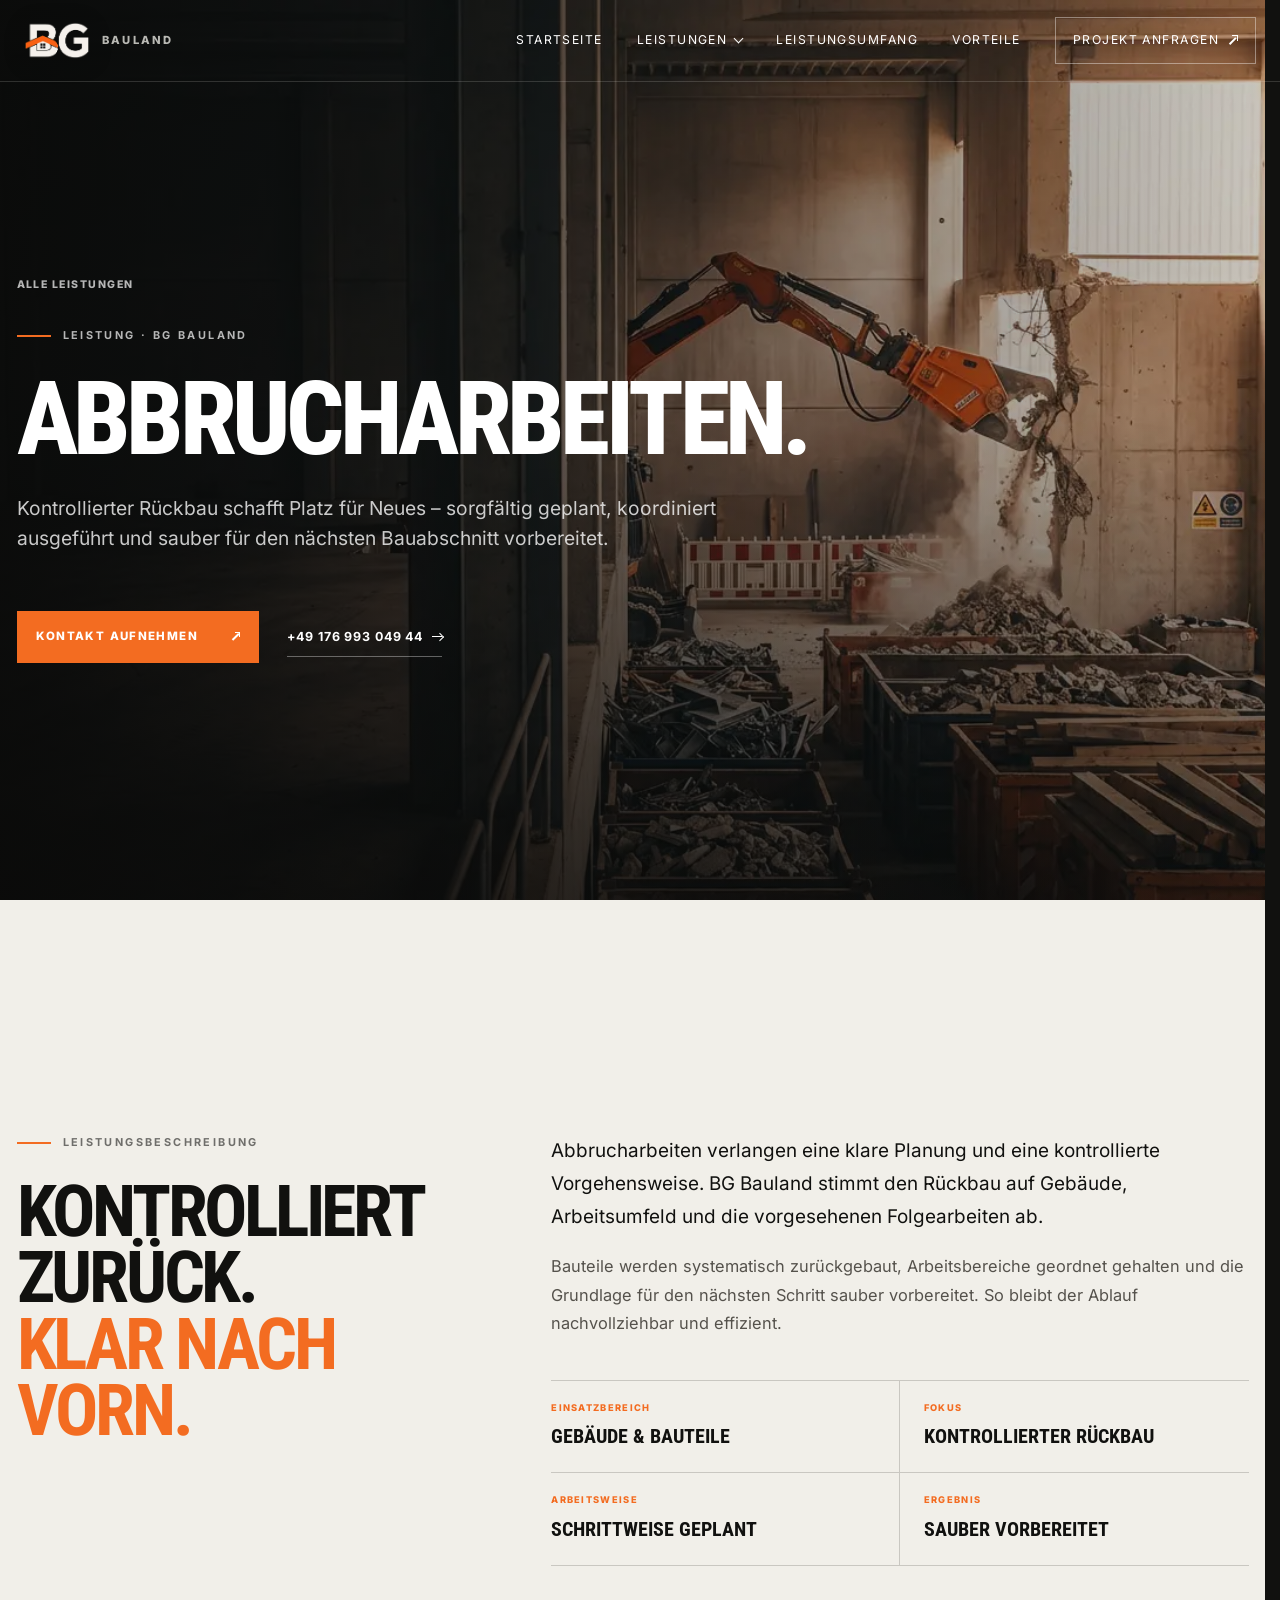
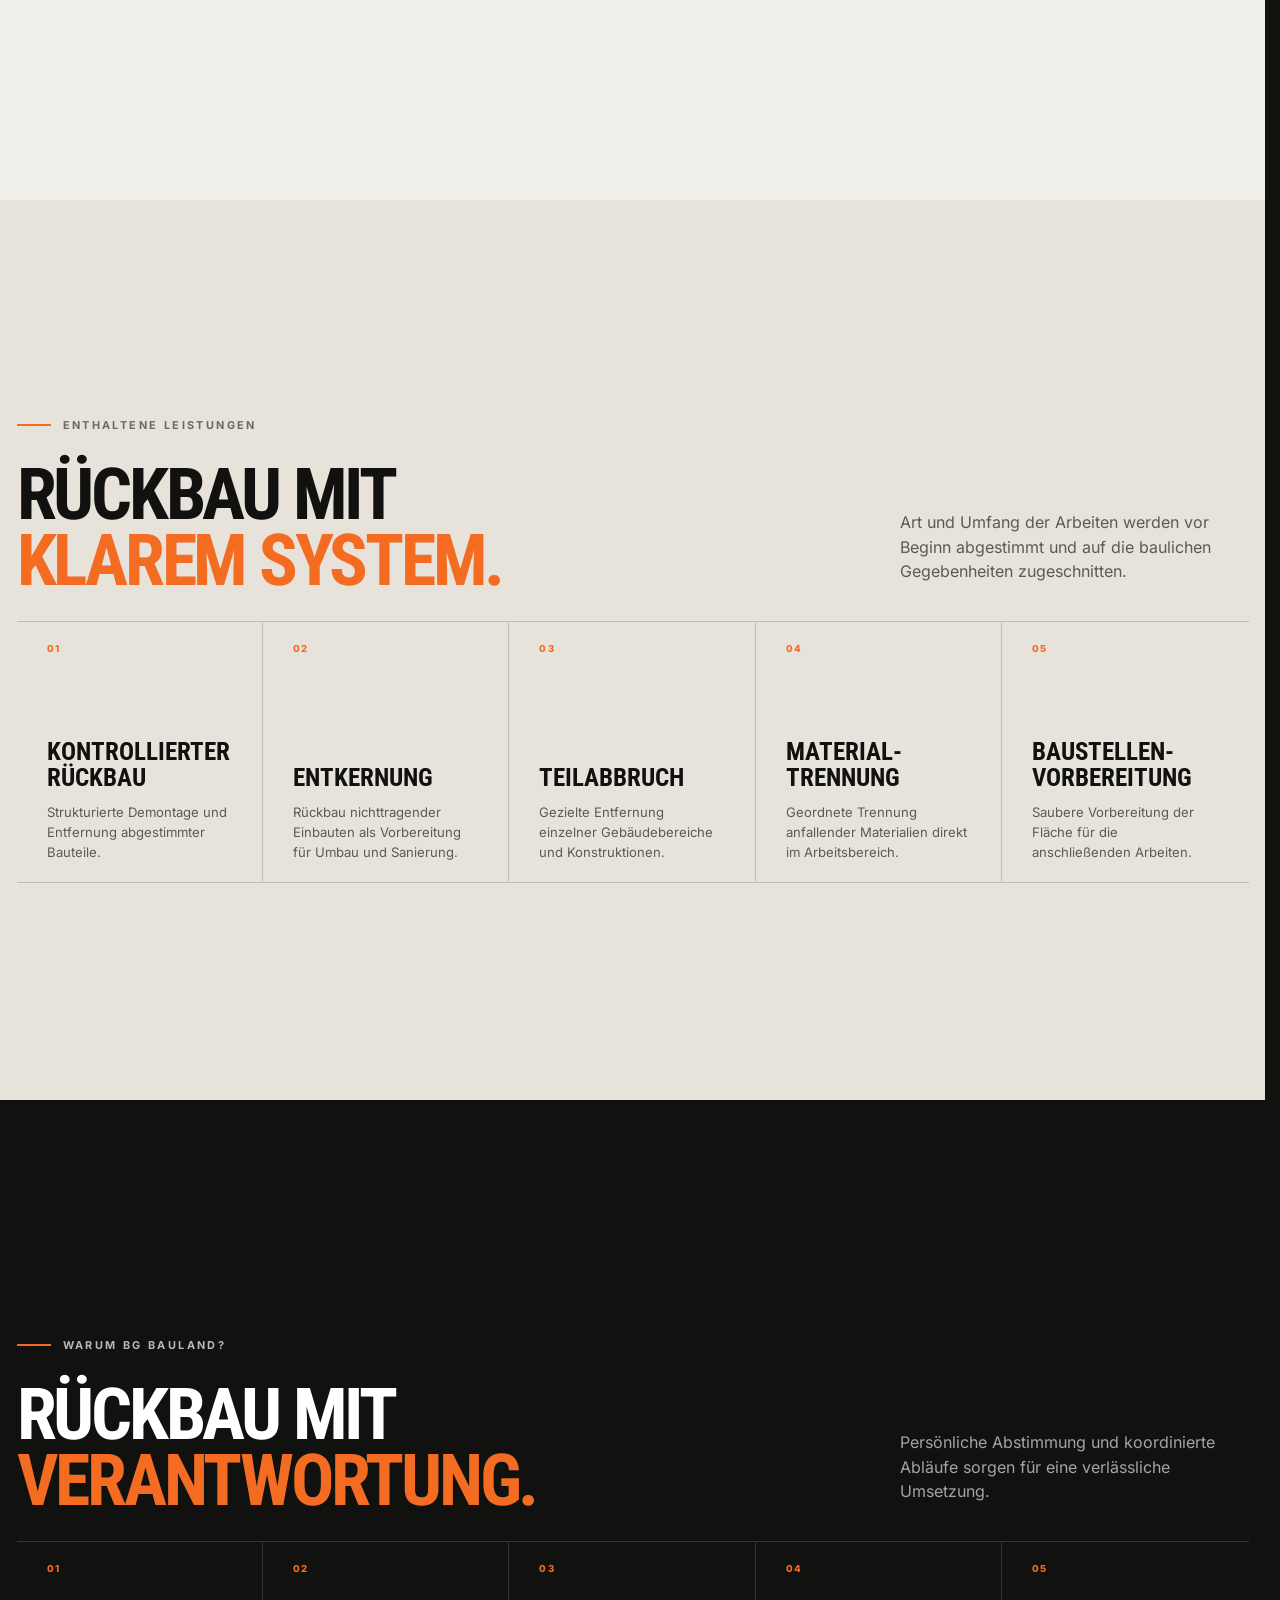
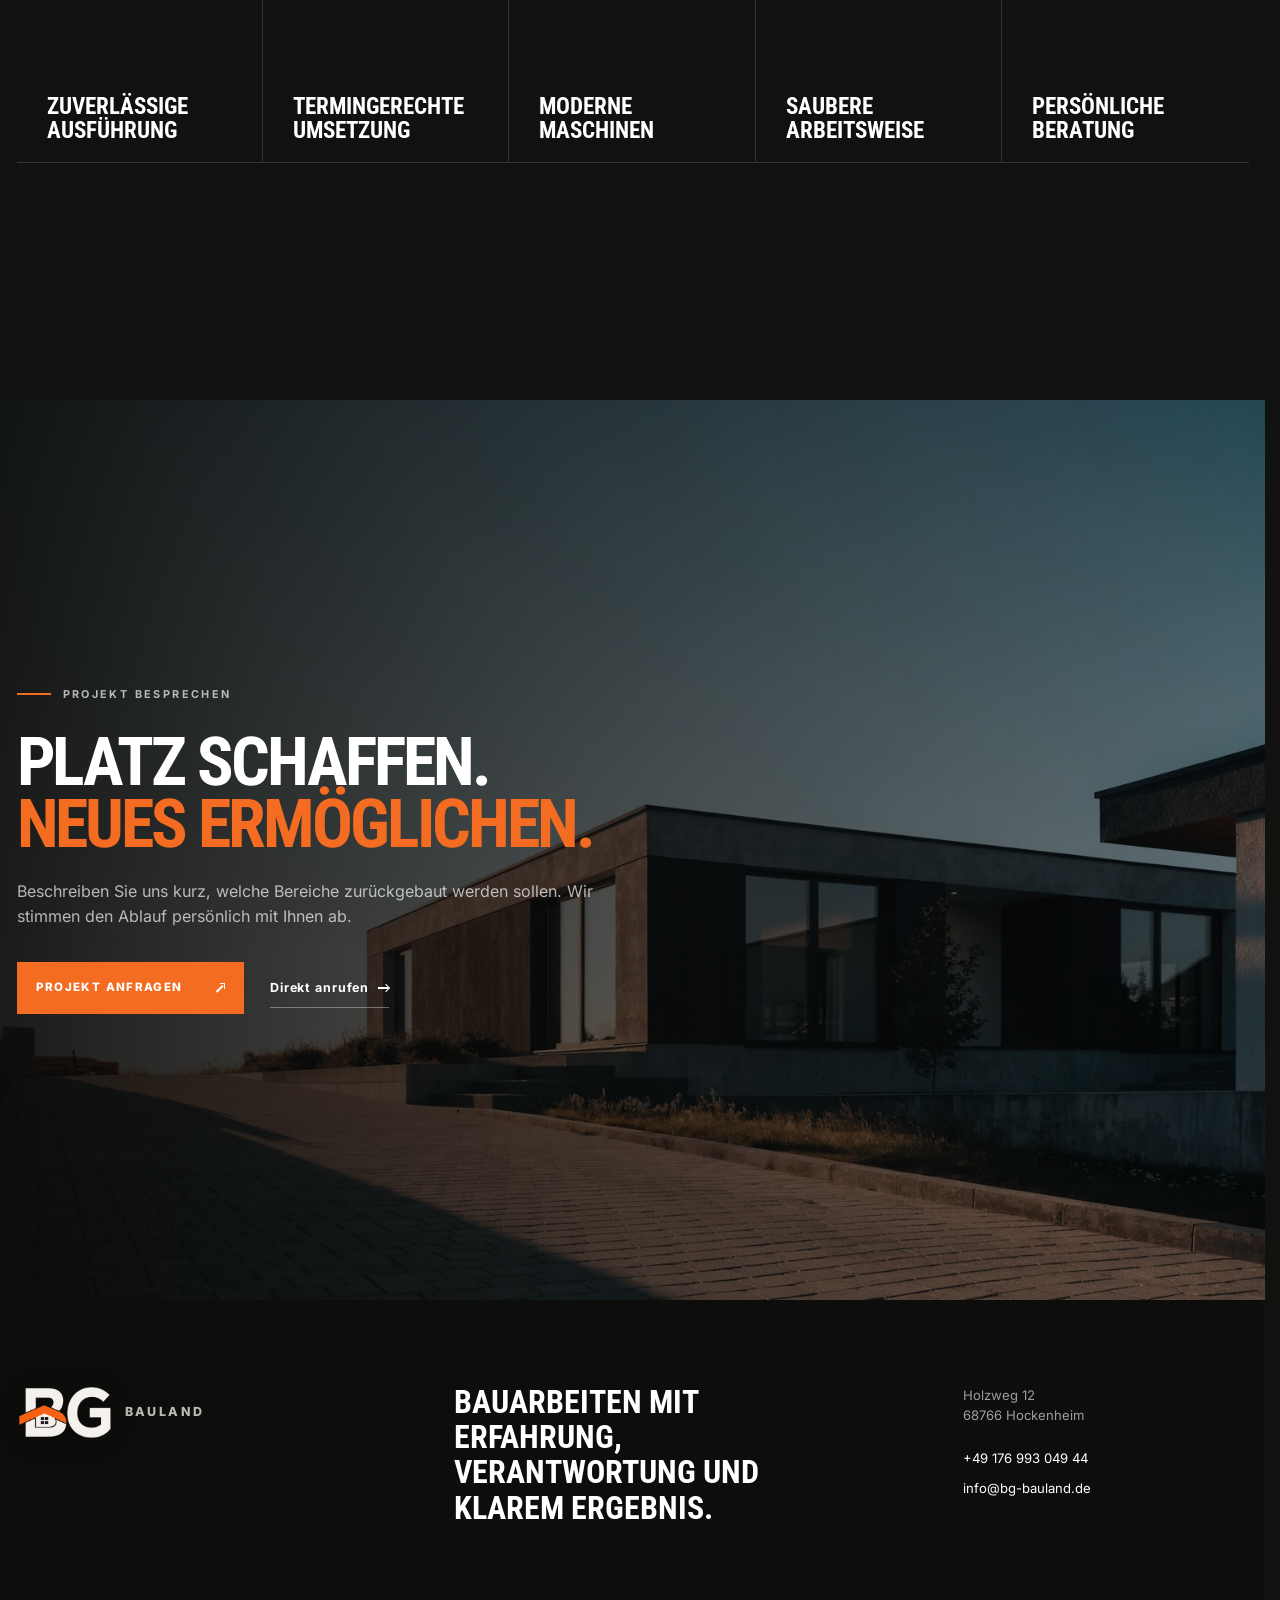
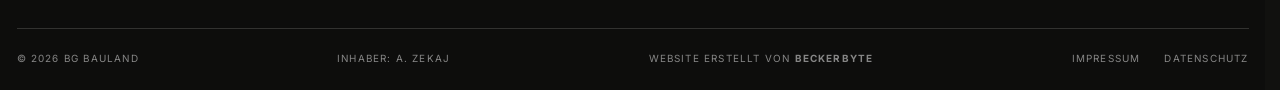
==== abbrucharbeiten/index.html @ 76909094 "Preserve UTF-8 text in published pages" ====
<!doctype html>
<html lang="de">
<head>
  <meta charset="utf-8"><meta name="viewport" content="width=device-width, initial-scale=1">
  <title>Abbrucharbeiten in Hockenheim | BG Bauland</title>
  <meta name="description" content="Kontrollierte Abbrucharbeiten von BG Bauland: Rückbau, Entkernung, Teilabbruch und saubere Baustellenvorbereitung in Hockenheim und Umgebung.">
  <meta name="theme-color" content="#11110f"><link rel="icon" href="../assets/images/bg-logo.png?v=2" type="image/png"><link rel="canonical" href="https://bgbauland.github.io/bg-bauland/abbrucharbeiten/">
  <meta property="og:type" content="website"><meta property="og:locale" content="de_DE"><meta property="og:title" content="Abbrucharbeiten | BG Bauland"><meta property="og:description" content="Kontrollierter Rückbau und sorgfältige Vorbereitung für den nächsten Bauabschnitt."><meta property="og:url" content="https://bgbauland.github.io/bg-bauland/abbrucharbeiten/"><meta property="og:image" content="https://bgbauland.github.io/bg-bauland/assets/images/service-abbrucharbeiten.webp">
  <link rel="preload" as="image" href="../assets/images/service-abbrucharbeiten.webp" fetchpriority="high"><link rel="preload" href="../assets/fonts/inter-latin.woff2?v=1" as="font" type="font/woff2" crossorigin><link rel="preload" href="../assets/fonts/roboto-condensed-latin.woff2?v=1" as="font" type="font/woff2" crossorigin><link rel="stylesheet" href="../styles.css?v=21"><script src="../app.js?v=12" defer></script>
</head>
<body class="service-page">
  <a class="skip-link" href="#main-content">Zum Inhalt springen</a>
  <header class="site-header" data-header><a class="brand" href="../index.html#top" aria-label="BG Bauland – Startseite"><img class="brand-logo" src="../assets/images/bg-logo.png?v=2" alt="" width="1145" height="659"><span class="brand-name" aria-hidden="true">Bauland</span></a><button class="menu-toggle" type="button" aria-expanded="false" aria-controls="site-nav"><span class="sr-only">Navigation öffnen</span><span></span><span></span></button><nav id="site-nav" class="site-nav" aria-label="Hauptnavigation"><div class="nav-services" data-service-nav><button class="nav-services-toggle" type="button" aria-expanded="false" aria-controls="service-menu">Leistungen <span class="nav-chevron" aria-hidden="true"></span></button><div class="nav-services-menu" id="service-menu"><a href="../erd-tiefbau/">Erd- &amp; Tiefbau</a><a href="../abbrucharbeiten/" aria-current="page">Abbrucharbeiten</a><a href="../pflasterarbeiten/">Pflasterarbeiten</a><a href="../aussenanlagen/">Außenanlagen &amp; Grundstücksarbeiten</a></div></div><a href="#leistungsumfang">Leistungsumfang</a><a href="#vorteile">Vorteile</a><a class="nav-cta" href="../index.html#kontakt">Projekt anfragen <span class="arrow-icon arrow-up" aria-hidden="true"></span></a></nav></header>
  <main id="main-content">
    <section class="service-hero" id="top" aria-labelledby="page-title"><img src="../assets/images/service-abbrucharbeiten.webp" width="1376" height="768" alt="Kontrollierter Rückbau innerhalb eines Gebäudes" fetchpriority="high" decoding="async"><div class="service-hero-shade" aria-hidden="true"></div><div class="service-hero-content shell"><a class="service-back" href="../index.html#leistungen">Alle Leistungen</a><p class="eyebrow"><span></span> Leistung · BG Bauland</p><h1 id="page-title">Abbruch&shy;arbeiten.</h1><p class="hero-lead">Kontrollierter Rückbau schafft Platz für Neues – sorgfältig geplant, koordiniert ausgeführt und sauber für den nächsten Bauabschnitt vorbereitet.</p><div class="service-hero-actions"><a class="button button-primary" href="../index.html#kontakt">Kontakt aufnehmen <span class="arrow-icon arrow-up" aria-hidden="true"></span></a><a class="text-link" href="tel:+4917699304944">+49 176 993 049 44 <span class="arrow-icon arrow-right" aria-hidden="true"></span></a></div></div></section>
    <section class="service-intro" aria-labelledby="intro-title"><div class="shell service-intro-grid"><div class="reveal"><p class="eyebrow eyebrow-dark"><span></span> Leistungsbeschreibung</p><h2 id="intro-title">Kontrolliert zurück.<br><em>Klar nach vorn.</em></h2></div><div class="service-copy reveal"><p>Abbrucharbeiten verlangen eine klare Planung und eine kontrollierte Vorgehensweise. BG Bauland stimmt den Rückbau auf Gebäude, Arbeitsumfeld und die vorgesehenen Folgearbeiten ab.</p><p>Bauteile werden systematisch zurückgebaut, Arbeitsbereiche geordnet gehalten und die Grundlage für den nächsten Schritt sauber vorbereitet. So bleibt der Ablauf nachvollziehbar und effizient.</p><div class="service-keyfacts"><div><small>Einsatzbereich</small><strong>Gebäude &amp; Bauteile</strong></div><div><small>Fokus</small><strong>Kontrollierter Rückbau</strong></div><div><small>Arbeitsweise</small><strong>Schrittweise geplant</strong></div><div><small>Ergebnis</small><strong>Sauber vorbereitet</strong></div></div></div></div></section>
    <section class="service-scope" id="leistungsumfang" aria-labelledby="scope-title"><div class="shell"><div class="service-scope-head reveal"><div><p class="eyebrow eyebrow-dark"><span></span> Enthaltene Leistungen</p><h2 id="scope-title">Rückbau mit<br><em>klarem System.</em></h2></div><p>Art und Umfang der Arbeiten werden vor Beginn abgestimmt und auf die baulichen Gegebenheiten zugeschnitten.</p></div><div class="scope-grid"><article class="scope-item reveal"><span>01</span><h3>Kontrollierter Rückbau</h3><p>Strukturierte Demontage und Entfernung abgestimmter Bauteile.</p></article><article class="scope-item reveal"><span>02</span><h3>Entkernung</h3><p>Rückbau nichttragender Einbauten als Vorbereitung für Umbau und Sanierung.</p></article><article class="scope-item reveal"><span>03</span><h3>Teilabbruch</h3><p>Gezielte Entfernung einzelner Gebäudebereiche und Konstruktionen.</p></article><article class="scope-item reveal"><span>04</span><h3>Material&shy;trennung</h3><p>Geordnete Trennung anfallender Materialien direkt im Arbeitsbereich.</p></article><article class="scope-item reveal"><span>05</span><h3>Baustellen&shy;vorbereitung</h3><p>Saubere Vorbereitung der Fläche für die anschließenden Arbeiten.</p></article></div></div></section>
    <section class="why-service" id="vorteile" aria-labelledby="why-title"><div class="shell"><div class="why-service-head reveal"><div><p class="eyebrow"><span></span> Warum BG Bauland?</p><h2 id="why-title">Rückbau mit<br><em>Verantwortung.</em></h2></div><p>Persönliche Abstimmung und koordinierte Abläufe sorgen für eine verlässliche Umsetzung.</p></div><div class="benefit-grid"><article class="benefit-item reveal"><span>01</span><h3>Zuverlässige Ausführung</h3></article><article class="benefit-item reveal"><span>02</span><h3>Termingerechte Umsetzung</h3></article><article class="benefit-item reveal"><span>03</span><h3>Moderne Maschinen</h3></article><article class="benefit-item reveal"><span>04</span><h3>Saubere Arbeitsweise</h3></article><article class="benefit-item reveal"><span>05</span><h3>Persönliche Beratung</h3></article></div></div></section>
    <section class="service-cta" aria-labelledby="cta-title"><img src="../assets/images/contact-project.webp" width="1920" height="1080" loading="lazy" alt="Moderne Immobilie nach abgeschlossenen Bauarbeiten"><div class="service-cta-shade" aria-hidden="true"></div><div class="service-cta-content shell reveal"><p class="eyebrow"><span></span> Projekt besprechen</p><h2 id="cta-title">Platz schaffen.<br><em>Neues ermöglichen.</em></h2><p>Beschreiben Sie uns kurz, welche Bereiche zurückgebaut werden sollen. Wir stimmen den Ablauf persönlich mit Ihnen ab.</p><div class="service-cta-actions"><a class="button button-primary" href="../index.html#kontakt">Projekt anfragen <span class="arrow-icon arrow-up" aria-hidden="true"></span></a><a class="text-link" href="tel:+4917699304944">Direkt anrufen <span class="arrow-icon arrow-right" aria-hidden="true"></span></a></div></div></section>
  </main>
  <footer class="site-footer"><div class="shell footer-main"><a class="brand brand-footer" href="../index.html#top" aria-label="BG Bauland – Startseite"><img class="brand-logo" src="../assets/images/bg-logo.png?v=2" alt="" width="1145" height="659"><span class="brand-name" aria-hidden="true">Bauland</span></a><p>Bauarbeiten mit Erfahrung, Verantwortung und klarem Ergebnis.</p><div class="footer-contact"><address>Holzweg 12<br>68766 Hockenheim</address><a href="tel:+4917699304944">+49 176 993 049 44</a><a href="mailto:info@bg-bauland.de">info@bg-bauland.de</a></div></div><div class="shell footer-bottom"><span>© <span data-year></span> BG Bauland</span><span>Inhaber: A. Zekaj</span><a class="site-credit" href="https://www.beckerbyte.com/" target="_blank" rel="noopener noreferrer">Website erstellt von <strong>beckerbyte</strong></a><nav aria-label="Rechtliche Hinweise"><a href="../impressum.html">Impressum</a><a href="../datenschutz.html">Datenschutz</a></nav></div></footer>
</body></html>
---- styles.css ----
@font-face{font-family:"Inter";font-style:normal;font-weight:100 900;font-display:swap;src:url("./assets/fonts/inter-latin.woff2?v=1") format("woff2")}
@font-face{font-family:"Roboto Condensed";font-style:normal;font-weight:700 800;font-display:swap;src:url("./assets/fonts/roboto-condensed-latin.woff2?v=1") format("woff2")}
:root{--ink:#11110f;--ink-soft:#1a1a17;--paper:#f1efe9;--paper-2:#e7e3da;--orange:#f36c21;--line:rgba(17,17,15,.18);--light-line:rgba(241,239,234,.16);--shell:min(1240px,calc(100vw - 48px));--display:"Roboto Condensed","Arial Narrow","Helvetica Neue",Arial,sans-serif;--body:"Inter",Arial,sans-serif}
.detail-row{scroll-margin-top:112px}
*{box-sizing:border-box}html{scroll-behavior:smooth}body{margin:0;background:var(--paper);color:var(--ink);font-family:var(--body);font-size:16px;line-height:1.55;-webkit-font-smoothing:antialiased}body.menu-open{overflow:hidden}img,video,canvas{display:block;max-width:100%}a{color:inherit;text-decoration:none}button,input,select,textarea{font:inherit}button{color:inherit}.shell{width:var(--shell);margin-inline:auto}.sr-only{position:absolute;width:1px;height:1px;padding:0;margin:-1px;overflow:hidden;clip:rect(0,0,0,0);white-space:nowrap;border:0}.skip-link{position:fixed;left:16px;top:12px;z-index:200;background:var(--orange);color:#fff;padding:12px 18px;transform:translateY(-150%);transition:transform .2s}.skip-link:focus{transform:none}:focus-visible{outline:3px solid var(--orange);outline-offset:4px}
.site-header{position:fixed;z-index:100;top:0;left:0;width:100%;height:82px;padding:0 max(24px,calc((100vw - 1240px)/2));display:flex;align-items:center;justify-content:space-between;color:#fff;border-bottom:1px solid var(--light-line);transition:background .3s,height .3s}.site-header.is-scrolled{height:70px;background:rgba(17,17,15,.94);backdrop-filter:blur(12px)}.brand{display:flex;align-items:center;gap:12px;z-index:102}.brand-logo{width:66px;height:auto;filter:drop-shadow(0 3px 12px rgba(0,0,0,.18))}.brand-name{font-size:.7rem;font-weight:800;line-height:1;text-transform:uppercase;letter-spacing:.2em;color:rgba(241,239,233,.76)}.brand-footer .brand-logo{width:96px}.brand-footer .brand-name{font-size:.78rem}.site-nav{display:flex;align-items:center;gap:34px;font-size:.76rem;text-transform:uppercase;letter-spacing:.12em}.site-nav>a:not(.nav-cta){position:relative;padding-block:8px}.site-nav>a:not(.nav-cta)::after{content:"";position:absolute;left:0;bottom:0;width:0;height:1px;background:var(--orange);transition:width .25s}.site-nav>a:hover::after{width:100%}.nav-cta{padding:13px 17px;border:1px solid rgba(255,255,255,.4);transition:background .2s,border-color .2s}.nav-cta:hover{background:var(--orange);border-color:var(--orange)}.menu-toggle{display:none;background:transparent;border:0;width:48px;height:48px;position:relative;z-index:102}.menu-toggle>span:not(.sr-only){position:absolute;left:10px;width:28px;height:1px;background:#fff;transition:.25s}.menu-toggle>span:nth-child(2){top:19px}.menu-toggle>span:nth-child(3){top:28px}.menu-open .menu-toggle>span:nth-child(2){transform:translateY(4px) rotate(45deg)}.menu-open .menu-toggle>span:nth-child(3){transform:translateY(-5px) rotate(-45deg)}
.hero{height:max(760px,100svh);min-height:680px;position:relative;display:flex;align-items:center;background:#111;overflow:hidden;color:#fff}.hero-media,.hero-shade,.hero-grid{position:absolute;inset:0;width:100%;height:100%}.hero-media{object-fit:cover;object-position:center}.hero-shade{background:linear-gradient(90deg,rgba(10,10,9,.9) 0%,rgba(10,10,9,.5) 50%,rgba(10,10,9,.2) 100%),linear-gradient(0deg,rgba(10,10,9,.65),transparent 50%)}.hero-grid{opacity:.18;background-image:linear-gradient(to right,transparent calc(25% - 1px),rgba(255,255,255,.25) 25%,transparent calc(25% + 1px)),linear-gradient(to right,transparent calc(50% - 1px),rgba(255,255,255,.25) 50%,transparent calc(50% + 1px)),linear-gradient(to right,transparent calc(75% - 1px),rgba(255,255,255,.25) 75%,transparent calc(75% + 1px))}.hero-content{position:relative;padding-top:60px}.eyebrow{display:flex;align-items:center;gap:12px;margin:0 0 28px;font-size:.68rem;font-weight:700;letter-spacing:.22em;text-transform:uppercase;color:rgba(255,255,255,.7)}.eyebrow>span{width:34px;height:2px;background:var(--orange)}.eyebrow-dark{color:rgba(17,17,15,.58)}h1,h2,h3,p{margin-top:0}h1,h2{font-family:var(--display);text-transform:uppercase;letter-spacing:-.045em;line-height:.92}h1{max-width:930px;margin-bottom:30px;font-size:clamp(3.4rem,7.2vw,7.2rem);font-weight:800}h1 em,h2 em{font-style:normal;color:var(--orange)}.hero-lead{max-width:590px;font-size:clamp(1rem,1.5vw,1.2rem);color:rgba(255,255,255,.78)}.hero-actions{display:flex;align-items:center;gap:32px;margin-top:38px}.button{display:inline-flex;align-items:center;justify-content:space-between;gap:32px;min-height:52px;padding:14px 18px;border:1px solid transparent;text-transform:uppercase;letter-spacing:.12em;font-size:.72rem;font-weight:800;cursor:pointer}.button-primary{background:var(--orange);color:#fff}.button-primary:hover{background:#d95610}.text-link{font-size:.78rem;font-weight:700;letter-spacing:.07em;padding:10px 0;border-bottom:1px solid rgba(255,255,255,.35)}.hero-foot{position:absolute;bottom:28px;left:50%;transform:translateX(-50%);display:flex;gap:30px;align-items:center;text-transform:uppercase;letter-spacing:.18em;font-size:.58rem;color:rgba(255,255,255,.58)}.hero-foot .scroll-cue{margin-left:auto;display:flex;align-items:center;gap:12px}.scroll-cue i{display:block;width:50px;height:1px;background:rgba(255,255,255,.5);position:relative;overflow:hidden}.scroll-cue i::after{content:"";position:absolute;inset:0;background:var(--orange);animation:scroll-line 1.8s infinite}@keyframes scroll-line{from{transform:translateX(-100%)}to{transform:translateX(100%)}}
.cinematic{height:500vh;background:#0b0b0a;position:relative}.cinematic-sticky{position:sticky;top:0;height:100vh;overflow:hidden;color:#fff}.cinematic-canvas,.cinematic-video,.cinematic-poster{position:absolute;inset:0;width:100%;height:100%;object-fit:cover}.cinematic-video,.cinematic-poster{display:none}.cinematic-overlay{position:absolute;inset:0;background:linear-gradient(90deg,rgba(8,8,7,.78),rgba(8,8,7,.15) 65%),linear-gradient(0deg,rgba(8,8,7,.5),transparent 45%)}.cinematic-copy{position:relative;padding-top:17vh}.cinematic-copy h2{font-size:clamp(3rem,6vw,6.4rem);margin-bottom:28px}.cinematic-copy p:last-child{max-width:470px;color:rgba(255,255,255,.72)}.stage-label{position:absolute;right:max(24px,calc((100vw - 1240px)/2));bottom:70px;display:flex;align-items:center;gap:16px;border-top:1px solid rgba(255,255,255,.3);padding-top:14px;min-width:245px}.stage-label span{font-size:.65rem;color:var(--orange);font-weight:800}.stage-label strong{text-transform:uppercase;letter-spacing:.16em;font-size:.7rem}.frame-loader{position:absolute;left:max(24px,calc((100vw - 1240px)/2));bottom:70px;display:grid;grid-template-columns:auto 160px 35px;align-items:center;gap:12px;font-size:.58rem;letter-spacing:.13em;text-transform:uppercase;color:rgba(255,255,255,.7);transition:opacity .3s}.frame-loader.is-complete{opacity:0}.loader-track{height:2px;background:rgba(255,255,255,.22);overflow:hidden}.loader-track i{display:block;width:0;height:100%;background:var(--orange)}
.section{padding:130px 0}.section-head{display:grid;grid-template-columns:1.4fr .6fr;gap:70px;align-items:end;margin-bottom:74px}.section-head h2,.details>div>h2{font-size:clamp(3rem,6vw,6.6rem);margin:0}.section-head>p{max-width:410px;margin:0 0 10px;color:#5c5a55}.service-index{border-top:1px solid var(--line);display:grid;grid-template-columns:repeat(3,1fr)}.service-card{min-height:315px;padding:30px;border-right:1px solid var(--line);border-bottom:1px solid var(--line);display:flex;flex-direction:column;transition:background .25s,color .25s}.service-card:nth-child(3n){border-right:0}.service-card>span,.detail-no{font-size:.62rem;color:var(--orange);font-weight:800;letter-spacing:.14em}.service-card h3{font-family:var(--display);font-size:clamp(1.5rem,2vw,2.2rem);text-transform:uppercase;line-height:1.05;margin:58px 0 16px}.service-card p{color:#66635d;font-size:.9rem;max-width:300px}.service-card a{margin-top:auto;font-size:.64rem;font-weight:800;letter-spacing:.16em;text-transform:uppercase}.service-card:hover{background:var(--ink);color:#fff}.service-card:hover p{color:rgba(255,255,255,.6)}.service-card-wide{grid-column:span 3;min-height:220px;display:grid;grid-template-columns:60px 1.2fr 1fr auto;align-items:center;column-gap:30px;border-right:0}.service-card-wide h3{margin:0}.service-card-wide p{margin:0}.service-card-wide a{margin:0}.project-strip{background:var(--ink);color:#fff;padding:100px 0}.project-grid{display:grid;grid-template-columns:1.1fr .9fr;grid-template-rows:360px 360px;gap:16px}.project-image{position:relative;overflow:hidden;margin:0}.project-image-tall{grid-row:span 2}.project-image img{width:100%;height:100%;object-fit:cover;filter:saturate(.76);transition:transform .6s,filter .6s}.project-image:hover img{transform:scale(1.025);filter:saturate(1)}.project-image::after{content:"";position:absolute;inset:35% 0 0;background:linear-gradient(transparent,rgba(0,0,0,.75))}.project-image figcaption{position:absolute;z-index:1;left:26px;right:26px;bottom:24px;display:flex;justify-content:space-between;align-items:end}.project-image figcaption span{font-size:.58rem;text-transform:uppercase;letter-spacing:.2em;color:var(--orange)}.project-image figcaption strong{text-transform:uppercase;font-size:.78rem;letter-spacing:.12em}.image-disclaimer{margin-top:20px;font-size:.62rem;color:rgba(255,255,255,.45);letter-spacing:.08em}.details{background:var(--paper-2)}.details>div>h2{max-width:900px;margin-bottom:70px}.detail-list{border-top:1px solid var(--line)}.detail-row{display:grid;grid-template-columns:80px 1fr 50px;gap:30px;padding:40px 0;border-bottom:1px solid var(--line)}.detail-row>div{display:grid;grid-template-columns:.9fr 1.1fr;gap:60px}.detail-row h3{font-family:var(--display);font-size:clamp(1.6rem,2.5vw,2.6rem);line-height:1;text-transform:uppercase;margin:0}.detail-row p{max-width:540px;color:#5e5b55;margin:0}.detail-mark{font-size:1.4rem;text-align:right}.experience{height:850px;position:relative;color:#fff;background:#111;overflow:hidden}.experience>img,.experience-shade{position:absolute;inset:0;width:100%;height:100%}.experience>img{object-fit:cover}.experience-shade{background:linear-gradient(90deg,rgba(12,12,10,.88),rgba(12,12,10,.25)),linear-gradient(0deg,rgba(12,12,10,.75),transparent)}.experience-content{position:relative;padding-top:120px;height:100%;display:flex;flex-direction:column}.experience h2{font-size:clamp(3.2rem,6.4vw,6.8rem);max-width:950px}.experience-bottom{margin-top:auto;margin-bottom:70px;display:grid;grid-template-columns:1fr 1fr;gap:80px;align-items:end}.big-stat{display:flex;align-items:end;gap:20px}.big-stat strong{font-family:var(--display);font-size:clamp(6rem,12vw,12rem);line-height:.7;color:var(--orange)}.big-stat span{text-transform:uppercase;font-size:.65rem;letter-spacing:.15em}.experience ul{list-style:none;padding:0;margin:0}.experience li{display:grid;grid-template-columns:40px 1fr;gap:10px;padding:17px 0;border-bottom:1px solid var(--light-line);font-size:.82rem}.experience li span{color:var(--orange);font-size:.6rem}.process-list{list-style:none;padding:0;margin:0;display:grid;grid-template-columns:repeat(4,1fr);border-top:1px solid var(--line);border-bottom:1px solid var(--line)}.process-list li{min-height:270px;padding:30px;border-right:1px solid var(--line);display:flex;flex-direction:column}.process-list li:last-child{border:0}.process-list>li>span{font-size:.62rem;color:var(--orange);font-weight:800}.process-list>li>div{margin-top:auto}.process-list h3{text-transform:uppercase;font-family:var(--display);font-size:1.7rem;margin-bottom:10px}.process-list p{font-size:.85rem;color:#605d57;margin:0}
.contact{position:relative;background:#111;color:#fff;padding:120px 0;overflow:hidden}.contact>img,.contact-shade{position:absolute;inset:0;width:100%;height:100%}.contact>img{object-fit:cover}.contact-shade{background:linear-gradient(90deg,rgba(10,10,9,.92),rgba(10,10,9,.65))}.contact-grid{position:relative;display:grid;grid-template-columns:.9fr 1.1fr;gap:110px}.contact-copy h2{font-size:clamp(3rem,5vw,5.4rem)}.contact-copy>p:not(.eyebrow){max-width:460px;color:rgba(255,255,255,.68)}.contact-direct{margin-top:55px;display:grid;gap:1px;background:var(--light-line)}.contact-direct a{display:flex;justify-content:space-between;align-items:center;background:rgba(17,17,15,.72);padding:17px 0}.contact-direct small{text-transform:uppercase;letter-spacing:.17em;color:var(--orange);font-size:.58rem}.contact-direct strong{font-size:.9rem}.contact-form{padding:42px;background:rgba(17,17,15,.88);border:1px solid var(--light-line);backdrop-filter:blur(5px)}.field{margin-bottom:23px}.field-row{display:grid;grid-template-columns:1fr 1fr;gap:18px}.field label{display:block;margin-bottom:8px;font-size:.6rem;text-transform:uppercase;letter-spacing:.16em;color:rgba(255,255,255,.62)}.field input,.field select,.field textarea{width:100%;color:#fff;background:transparent;border:0;border-bottom:1px solid rgba(255,255,255,.32);border-radius:0;padding:9px 0;outline:0}.field select option{background:var(--ink);color:#fff}.field textarea{resize:vertical}.field input:focus,.field select:focus,.field textarea:focus{border-color:var(--orange)}.field [aria-invalid="true"]{border-color:#ff9b72}.field-error{display:block;min-height:15px;margin-top:4px;color:#ffb092;font-size:.67rem}.form-submit{width:100%;margin-top:8px}.form-note{font-size:.65rem;color:rgba(255,255,255,.5);margin:14px 0 0}.site-footer{background:#0d0d0c;color:#fff;padding:85px 0 24px}.footer-main{display:grid;grid-template-columns:1fr 1.2fr .8fr;gap:80px;align-items:start;padding-bottom:70px}.brand-footer{justify-self:start}.footer-main>p{font-family:var(--display);font-size:2rem;line-height:1.1;text-transform:uppercase;max-width:400px}.footer-contact{display:grid;gap:10px;font-size:.82rem}.footer-contact address{font-style:normal;color:rgba(255,255,255,.6);margin-bottom:12px}.footer-bottom{padding-top:22px;border-top:1px solid var(--light-line);display:flex;justify-content:space-between;gap:25px;color:rgba(255,255,255,.5);font-size:.62rem;text-transform:uppercase;letter-spacing:.12em}.footer-bottom nav{display:flex;gap:24px}.footer-bottom a:hover{color:#fff}
.reveal{opacity:0;transform:translateY(22px);transition:opacity .7s ease,transform .7s ease}.reveal.is-visible{opacity:1;transform:none}.legal-page{background:var(--paper)}.legal-header{position:relative;background:var(--ink)}.legal-main{padding:150px 0 100px}.legal-main h1{font-size:clamp(3.2rem,6vw,6.4rem);margin-bottom:65px}.legal-content{max-width:820px}.legal-content h2{font-size:1.8rem;margin:52px 0 18px}.legal-content h2:first-child{margin-top:0}.legal-content p,.legal-content li{color:#4f4d48}.notice{padding:22px;border-left:3px solid var(--orange);background:var(--paper-2);margin:35px 0}.legal-back{display:inline-flex;margin-bottom:42px;font-size:.72rem;text-transform:uppercase;letter-spacing:.15em}.legal-back:hover{color:var(--orange)}
@media(max-width:900px){:root{--shell:min(100% - 34px,720px)}.site-header{height:70px;padding-inline:18px}.menu-toggle{display:block}.site-nav{position:fixed;inset:0;background:rgba(15,15,13,.98);display:flex;flex-direction:column;align-items:flex-start;justify-content:center;padding:90px 30px;gap:12px;transform:translateX(100%);transition:transform .3s}.menu-open .site-nav{transform:none}.site-nav a{font-family:var(--display);font-size:2.2rem!important;letter-spacing:-.02em!important;text-transform:uppercase}.site-nav .nav-cta{margin-top:25px;font-family:var(--body);font-size:.75rem!important;letter-spacing:.12em!important}.hero{min-height:680px}.hero-grid{display:none}.hero-foot>span:not(.scroll-cue){display:none}.cinematic{height:auto}.cinematic-sticky{position:relative;height:100svh;min-height:650px}.cinematic-canvas{display:none}.cinematic-video{display:block}.cinematic-copy{padding-top:18vh}.frame-loader{display:none}.stage-label{left:17px;right:auto;bottom:35px}.section{padding:90px 0}.section-head{grid-template-columns:1fr;gap:25px;margin-bottom:48px}.service-index{grid-template-columns:1fr 1fr}.service-card:nth-child(3n){border-right:1px solid var(--line)}.service-card:nth-child(2n){border-right:0}.service-card-wide{grid-column:span 2;display:flex;align-items:flex-start}.service-card-wide h3{margin-top:30px}.service-card-wide p{margin-bottom:25px}.project-grid{grid-template-columns:1fr;grid-template-rows:500px 300px 300px}.project-image-tall{grid-row:auto}.detail-row>div{grid-template-columns:1fr;gap:12px}.experience{height:auto;min-height:850px}.experience-bottom{grid-template-columns:1fr;gap:55px}.process-list{grid-template-columns:1fr 1fr}.process-list li:nth-child(2){border-right:0}.process-list li:nth-child(-n+2){border-bottom:1px solid var(--line)}.contact-grid{grid-template-columns:1fr;gap:60px}.footer-main{grid-template-columns:1fr 1fr}.footer-main>p{grid-column:span 2}.footer-bottom{flex-wrap:wrap}}
@media(max-width:600px){:root{--shell:calc(100% - 28px)}.hero{height:100svh}.hero-media{object-position:60% center}.hero-content{padding-top:20px}.eyebrow{margin-bottom:20px}.hero-lead{font-size:.95rem;max-width:340px}.hero-actions{align-items:flex-start;flex-direction:column;gap:15px;margin-top:28px}.button{width:100%}.hero-foot{bottom:18px}.cinematic-copy h2{font-size:2.8rem}.cinematic-copy p:last-child{max-width:310px}.service-index{grid-template-columns:1fr}.service-card,.service-card:nth-child(3n){border-right:0;min-height:280px}.service-card-wide{grid-column:auto}.project-grid{grid-template-rows:420px 240px 240px}.detail-row{grid-template-columns:38px 1fr 20px;gap:10px;padding:30px 0}.detail-row>div{gap:10px}.experience{min-height:780px}.experience-content{padding-top:85px}.experience-bottom{margin-bottom:40px}.big-stat{align-items:center}.process-list{grid-template-columns:1fr}.process-list li{min-height:210px;border-right:0!important;border-bottom:1px solid var(--line)!important}.field-row{grid-template-columns:1fr}.contact-form{padding:25px 20px}.contact-direct a{display:grid;gap:5px}.footer-main{grid-template-columns:1fr;gap:35px}.footer-main>p{grid-column:auto}.footer-bottom{display:grid}.footer-bottom nav{order:2}}
@media(prefers-reduced-motion:reduce){html{scroll-behavior:auto}*,*::before,*::after{animation-duration:.01ms!important;animation-iteration-count:1!important;transition-duration:.01ms!important}.reveal{opacity:1;transform:none}.cinematic{height:auto}.cinematic-sticky{position:relative;height:80vh;min-height:620px}.cinematic-canvas,.cinematic-video{display:none!important}.cinematic-poster{display:block}.frame-loader{display:none}}

/* Stable, font-independent interface arrows */
html,body{width:100%;max-width:100%;overflow-x:hidden}html{background:var(--ink)}body{position:relative}.site-header,main,section,footer,.shell{min-width:0;max-width:100%}@supports(overflow:clip){html,body{overflow-x:clip}}
.arrow-icon{position:relative;display:inline-block;width:.9em;height:.9em;flex:0 0 auto;color:currentColor;vertical-align:-.08em}
.arrow-icon::before{content:"";position:absolute;left:7%;top:calc(50% - .75px);width:86%;height:1.5px;background:currentColor;transform-origin:center}
.arrow-icon::after{content:"";position:absolute;width:42%;height:42%;border-style:solid;border-color:currentColor}
.arrow-up::before{transform:rotate(-45deg)}.arrow-up::after{right:1%;top:1%;border-width:1.5px 1.5px 0 0}
.arrow-down::before{transform:rotate(45deg)}.arrow-down::after{right:1%;bottom:1%;border-width:0 1.5px 1.5px 0}
.arrow-right::before{transform:none}.arrow-right::after{right:1%;top:29%;border-width:1.5px 1.5px 0 0;transform:rotate(45deg)}
.service-card a,.text-link,.nav-cta{display:inline-flex;align-items:center;gap:.65em}.detail-mark{display:block;margin-top:.15em}

@media(max-width:900px){
  .hero{height:auto;min-height:max(792px,calc(100dvh + 72px));align-items:stretch}
  .hero-content{display:flex;min-height:max(720px,100dvh);flex-direction:column;justify-content:center;padding-top:96px;padding-bottom:112px}
  .hero-foot{top:calc(100dvh - 52px);bottom:auto;width:var(--shell)}
  .cinematic{height:450vh}
  .cinematic-sticky{position:sticky;top:0;height:100dvh;min-height:0}
  .cinematic-canvas{display:block}
  .cinematic-video,.cinematic-poster{display:none}
  .cinematic-copy{padding-top:max(110px,14svh)}
  .frame-loader{display:grid;left:17px;bottom:35px;grid-template-columns:auto minmax(70px,120px) 34px}
  .stage-label{bottom:82px}
  .section-head>*,.detail-row>div,.contact-grid>*,.footer-main>*{min-width:0}
  .section-head h2,.details>div>h2,.experience h2,.contact-copy h2{overflow-wrap:anywhere}
}

@media(max-width:600px){
  :root{--shell:calc(100% - 32px)}
  body{font-size:16px}
  .site-header{height:72px;padding-inline:16px}
  .site-header.is-scrolled{height:64px}
  .brand{gap:9px}.brand-logo{width:58px}.brand-name{font-size:.61rem;letter-spacing:.17em}
  .menu-toggle{margin-right:-8px}
  .hero{height:auto;min-height:max(792px,calc(100dvh + 72px))}
  .hero-content{min-height:max(720px,100dvh);justify-content:center;padding-top:90px;padding-bottom:108px}
  .hero-content .eyebrow{max-width:100%;font-size:.62rem;letter-spacing:.16em;white-space:normal}
  h1{max-width:100%;margin-bottom:22px;font-size:clamp(2.72rem,13.4vw,3.65rem);line-height:.94;overflow-wrap:anywhere}
  .hero-lead{max-width:34rem;font-size:.98rem;line-height:1.62}
  .hero-actions{width:100%;gap:13px;margin-top:26px}
  .button{min-height:54px;padding:15px 17px}
  .text-link{font-size:.75rem}
  .hero-foot{top:calc(100dvh - 52px);bottom:auto;font-size:.56rem}
  .hero-foot .scroll-cue{width:100%;justify-content:flex-end;gap:11px}
  .scroll-cue i{width:42px}
  .cinematic{height:420vh}
  .cinematic-copy{padding-top:max(100px,14svh)}
  .cinematic-copy h2{font-size:clamp(2.65rem,13vw,3.55rem);line-height:.94}
  .cinematic-copy p:last-child{max-width:20rem;font-size:.94rem}
  .cinematic-overlay{background:linear-gradient(90deg,rgba(8,8,7,.82),rgba(8,8,7,.2) 85%),linear-gradient(0deg,rgba(8,8,7,.58),transparent 52%)}
  .stage-label{right:16px;left:16px;bottom:84px;min-width:0}
  .frame-loader{right:16px;left:16px;bottom:34px;grid-template-columns:auto minmax(70px,1fr) 34px}
  .section{padding:76px 0}
  .section-head{gap:24px;margin-bottom:38px}
  .section-head h2,.details>div>h2,.experience h2,.contact-copy h2{font-size:clamp(2.72rem,13vw,3.8rem);line-height:.94}
  .section-head>p{font-size:.98rem;line-height:1.65}
  .service-card,.service-card:nth-child(3n),.service-card-wide{min-height:0;padding:28px 4px;border-right:0}
  .service-card h3,.service-card-wide h3{margin:28px 0 12px;font-size:clamp(1.62rem,7.4vw,2rem);overflow-wrap:anywhere}
  .service-card p,.service-card-wide p{max-width:none;margin-bottom:0;font-size:.93rem;line-height:1.6}
  .service-card a,.service-card-wide a{margin-top:28px;align-self:flex-start}
  .project-strip{padding:72px 0}
  .project-grid{grid-template-rows:360px 220px 220px;gap:12px}
  .project-image figcaption{right:18px;bottom:18px;left:18px}
  .details>div>h2{margin-bottom:46px}
  .detail-row{grid-template-columns:28px minmax(0,1fr) 14px;gap:12px;padding:30px 0}
  .detail-row>div{gap:12px}
  .detail-row h3{font-size:clamp(1.48rem,7vw,1.92rem);overflow-wrap:anywhere}
  .detail-row p{font-size:.93rem;line-height:1.62}
  .detail-mark{width:12px;height:12px}
  .experience{min-height:760px}
  .experience-content{padding-top:82px}
  .experience-bottom{gap:38px;margin-bottom:36px}
  .big-stat strong{font-size:clamp(5rem,28vw,7.5rem)}
  .process-list li{min-height:190px;padding:26px 4px}
  .process-list h3{font-size:1.55rem}
  .contact{padding:78px 0}
  .contact-grid{gap:46px}
  .contact-copy>p:not(.eyebrow){font-size:.96rem;line-height:1.62}
  .contact-direct{margin-top:38px}
  .contact-form{padding:28px 18px}
  .footer-main{padding-bottom:52px}.footer-main>p{font-size:1.65rem}
  .footer-bottom{gap:14px}.footer-bottom nav{flex-wrap:wrap;gap:14px 20px}
}

@media(max-width:380px){
  :root{--shell:calc(100% - 26px)}
  h1{font-size:clamp(2.48rem,13.2vw,3.15rem)}
  .hero-content{padding-bottom:104px}
  .section-head h2,.details>div>h2,.experience h2,.contact-copy h2{font-size:clamp(2.45rem,13vw,3.1rem)}
  .brand-name{font-size:.56rem}
}

@media(prefers-reduced-motion:reduce){.cinematic{height:auto}.cinematic-sticky{position:relative;height:80vh;min-height:620px}.cinematic-canvas,.cinematic-video{display:none!important}.cinematic-poster{display:block!important}.frame-loader{display:none!important}}

/* Reliable mobile navigation, including iOS scroll locking */
body.menu-open{position:fixed;inset:0;width:100%;height:100%;overflow:hidden;overscroll-behavior:none}
@media(max-width:900px){
  .site-nav{z-index:101;width:100%;height:100dvh;min-height:100svh;overflow-y:auto;padding:max(104px,calc(env(safe-area-inset-top) + 86px)) max(30px,calc((100vw - 720px)/2)) max(34px,env(safe-area-inset-bottom));opacity:0;visibility:hidden;pointer-events:none;transform:translate3d(100%,0,0);transition:transform .3s ease,opacity .2s ease,visibility 0s linear .3s;overscroll-behavior:contain;-webkit-overflow-scrolling:touch}
  .menu-open .site-nav{opacity:1;visibility:visible;pointer-events:auto;transform:translate3d(0,0,0);transition-delay:0s}
  .menu-open .site-header{height:72px;background:#0f0f0d;border-bottom-color:rgba(241,239,234,.16);backdrop-filter:none}
  .site-nav a{width:100%;max-width:520px;padding:14px 0}
  .site-nav .nav-cta{width:auto;min-height:50px;margin-top:22px;padding:14px 17px}
}

@media(max-width:600px){
  .site-nav{gap:6px;padding-inline:24px}
  .site-nav a{font-size:clamp(1.9rem,9vw,2.35rem)!important}
  .site-nav .nav-cta{font-size:.72rem!important}
}

/* Purposeful motion: staggered cards, one-time counter and subtle imagery */
.service-card.reveal{transition-delay:var(--reveal-delay,0s)}
.service-card:nth-child(2){--reveal-delay:.06s}.service-card:nth-child(3){--reveal-delay:.12s}.service-card:nth-child(4){--reveal-delay:.18s}.service-card:nth-child(5){--reveal-delay:.24s}.service-card:nth-child(6){--reveal-delay:.3s}.service-card:nth-child(7){--reveal-delay:.36s}
.project-image img{transform:scale(1.035)}.project-image.is-visible img{transform:scale(1)}.project-image.is-visible:hover img{transform:scale(1.025)}
.experience>img{transform:translate3d(0,var(--parallax-y,0px),0) scale(1.055);will-change:transform}
.big-stat strong{display:inline-flex;align-items:baseline;min-width:1.34em;font-variant-numeric:tabular-nums}.big-stat strong span{font-size:inherit;letter-spacing:inherit;text-transform:none}
@media(max-width:600px){.service-card.reveal{transition-delay:0s}.experience>img{transform:scale(1.03);will-change:auto}}
@media(prefers-reduced-motion:reduce){.service-card.reveal{transition-delay:0s}.project-image img,.project-image.is-visible img,.project-image.is-visible:hover img,.experience>img{transform:none!important;will-change:auto}}

/* Viewport-complete sections: each main content block owns at least one screen. */
@media(min-width:901px){
  .services,.project-strip,.details,.experience,.process,.contact{min-height:100dvh}
  .services,.details,.process{display:flex;flex-direction:column;padding:clamp(66px,8dvh,96px) 0 clamp(28px,4dvh,44px)}
  .services>.shell,.details>.shell,.process>.shell,.project-strip>.shell{display:grid;min-height:0;flex:1}
  .services>.shell,.process>.shell{grid-template-rows:auto minmax(0,1fr)}
  .services .section-head,.process .section-head{margin-bottom:clamp(22px,3dvh,36px)}
  .services .section-head h2,.process .section-head h2,.details>div>h2{font-size:clamp(3rem,8dvh,5.6rem)}
  .service-index{min-height:0;grid-template-rows:repeat(2,minmax(0,1fr)) minmax(92px,.62fr)}
  .service-card{min-height:0;padding:clamp(16px,2.2dvh,24px) 30px}
  .service-card h3{margin:clamp(18px,2.8dvh,30px) 0 8px;font-size:clamp(1.35rem,2vw,1.9rem)}
  .service-card p{margin-bottom:0;font-size:clamp(.76rem,1.45dvh,.88rem);line-height:1.45}
  .service-card-wide{min-height:0;padding-block:clamp(14px,2dvh,22px)}
  .project-strip{display:flex;flex-direction:column;padding:clamp(66px,8dvh,90px) 0 clamp(24px,3.5dvh,38px)}
  .project-strip>.shell{grid-template-rows:minmax(0,1fr) auto}
  .project-grid{min-height:0;grid-template-rows:1fr 1fr}
  .project-strip>.project-grid{flex:1;grid-template-rows:1fr 1fr}
  .project-strip>.image-disclaimer{display:block;min-height:auto;flex:0 0 auto}
  .image-disclaimer{margin-top:clamp(12px,2dvh,20px)}
  .details>.shell{grid-template-rows:auto auto minmax(0,1fr)}
  .details>div>h2{margin-bottom:clamp(12px,2dvh,22px)}
  .detail-list{display:grid;min-height:0;grid-template-columns:1fr 1fr;grid-template-rows:repeat(4,minmax(0,1fr));column-gap:34px}
  .detail-row{min-height:0;grid-template-columns:38px minmax(0,1fr) 22px;gap:14px;padding:clamp(14px,2dvh,20px) 0;align-items:start}
  .detail-row>div{grid-template-columns:1fr;gap:6px;align-items:start}
  .detail-row h3{font-size:clamp(1.25rem,2.3dvh,1.75rem);overflow-wrap:anywhere}
  .detail-row p{font-size:clamp(.74rem,1.42dvh,.84rem);line-height:1.4}
  .experience{height:100dvh;min-height:650px}
  .experience-content{padding-top:clamp(82px,11dvh,112px)}
  .experience-bottom{margin-bottom:clamp(38px,6dvh,62px)}
  .process-list{min-height:0}
  .process-list li{min-height:0;padding:clamp(20px,3dvh,30px)}
  .contact{display:flex;flex-direction:column;justify-content:center;padding:clamp(68px,8dvh,92px) 0}
  .contact-grid{gap:clamp(54px,7vw,100px);align-items:center}
  .contact-copy h2{font-size:clamp(3rem,7.5dvh,5rem)}
  .contact-direct{margin-top:clamp(28px,4dvh,48px)}
  .contact-form{padding:clamp(26px,3.8dvh,38px)}
  .field{margin-bottom:clamp(13px,2dvh,20px)}
}

@media(max-width:900px){
  .hero{height:max(700px,100dvh);min-height:max(700px,100dvh)}
  .hero-content{min-height:100dvh}
  .services,.project-strip,.details,.experience,.process,.contact{min-height:100dvh}
  .services,.details,.process{display:flex;flex-direction:column;padding:76px 0 22px}
  .services>.shell,.details>.shell,.process>.shell,.project-strip>.shell{display:grid;min-height:0;flex:1}
  .services>.shell,.process>.shell{grid-template-rows:auto minmax(0,1fr)}
  .services .section-head,.process .section-head{gap:10px;margin-bottom:16px}
  .services .section-head h2,.process .section-head h2,.details>div>h2{font-size:clamp(2.35rem,11vw,3.15rem)}
  .services .section-head .eyebrow,.process .section-head .eyebrow{margin-bottom:10px}
  .services .section-head>p,.process .section-head>p{font-size:.8rem;line-height:1.4}
  .service-index{min-height:0;grid-template-columns:1fr;grid-template-rows:repeat(7,minmax(0,1fr))}
  .service-card,.service-card:nth-child(3n),.service-card-wide{display:grid;min-height:0;grid-template-columns:28px minmax(0,1fr) auto;column-gap:10px;align-items:center;padding:7px 0;border-right:0}
  .service-card>span{grid-column:1}
  .service-card h3,.service-card-wide h3{grid-column:2;margin:0;font-size:clamp(1.05rem,5vw,1.28rem);line-height:1.05}
  .service-card p,.service-card-wide p{display:none}
  .service-card a,.service-card-wide a{grid-column:3;margin:0;align-self:center;font-size:.55rem;white-space:nowrap}
  .service-card-wide{grid-column:auto}
  .service-card-wide a{font-size:0}
  .service-card-wide a .arrow-icon{font-size:.75rem}
  .project-strip{display:flex;flex-direction:column;padding:76px 0 22px}
  .project-strip>.shell{grid-template-rows:minmax(0,1fr) auto}
  .project-grid{min-height:0;grid-template-columns:1fr 1fr;grid-template-rows:1.15fr .85fr;gap:10px}
  .project-strip>.project-grid{flex:1;grid-template-rows:1.15fr .85fr}
  .project-strip>.image-disclaimer{display:block;min-height:auto;flex:0 0 auto}
  .project-image-tall{grid-column:1/-1;grid-row:auto}
  .image-disclaimer{margin-top:12px;font-size:.54rem;line-height:1.35}
  .details>.shell{grid-template-rows:auto auto minmax(0,1fr)}
  .details>div>h2{margin-bottom:8px}
  .detail-list{display:grid;min-height:0;grid-template-columns:1fr;grid-template-rows:repeat(7,minmax(0,1fr))}
  .detail-row{min-height:0;grid-template-columns:24px minmax(0,1fr) 12px;gap:8px;padding:8px 0;align-items:start}
  .detail-row>div{display:grid;grid-template-columns:1fr;gap:2px}
  .detail-row h3{font-size:clamp(.98rem,4.5vw,1.15rem);line-height:1.05}
  .detail-row p{display:-webkit-box;overflow:hidden;-webkit-box-orient:vertical;-webkit-line-clamp:2;font-size:.72rem;line-height:1.3}
  .detail-mark{width:10px;height:10px}
  .experience{height:100dvh;min-height:700px}
  .experience-content{padding-top:78px}
  .experience h2{font-size:clamp(2.35rem,11vw,3.15rem)}
  .experience-bottom{gap:28px;margin-bottom:26px}
  .process-list{min-height:0;grid-template-columns:1fr 1fr;grid-template-rows:1fr 1fr}
  .process-list li,.process-list li:nth-child(-n+2){min-height:0;padding:14px 10px;border-right:1px solid var(--line)!important;border-bottom:1px solid var(--line)!important}
  .process-list li:nth-child(2n){border-right:0!important}
  .process-list h3{font-size:1.18rem}
  .process-list p{font-size:.72rem;line-height:1.38}
  .contact{display:flex;flex-direction:column;justify-content:center;padding:76px 0 18px}
  .contact-grid{gap:16px}
  .contact-copy .eyebrow{margin-bottom:10px}
  .contact-copy h2{margin-bottom:12px;font-size:clamp(2.35rem,11vw,3.15rem)}
  .contact-copy>p:not(.eyebrow){margin-bottom:0;font-size:.78rem;line-height:1.4}
  .contact-direct{margin-top:14px}
  .contact-direct a{display:flex;padding:8px 0}
  .contact-form{padding:14px 13px}
  .field{margin-bottom:8px}
  .field-row{grid-template-columns:1fr 1fr;gap:12px}
  .field label{margin-bottom:2px;font-size:.52rem}
  .field input,.field select,.field textarea{padding:4px 0;font-size:.82rem}
  .field textarea{height:54px;min-height:54px}
  .field-error{min-height:8px;margin-top:1px;font-size:.56rem}
  .form-submit{min-height:44px;margin-top:2px;padding:10px 14px}
  .form-note{margin-top:7px;font-size:.54rem;line-height:1.35}
}

@media(max-width:380px){
  .services,.details,.process{padding-top:72px}
  .services .section-head h2,.process .section-head h2,.details>div>h2,.experience h2,.contact-copy h2{font-size:2.3rem}
  .service-card h3,.service-card-wide h3{font-size:1rem}
  .service-card-wide a{font-size:0}
  .service-card-wide a .arrow-icon{font-size:.75rem}
  .service-card a,.service-card-wide a{font-size:0}
  .service-card a .arrow-icon,.service-card-wide a .arrow-icon{font-size:.75rem}
  .detail-row p{font-size:.68rem}
}

/* Modernized four-part service navigation. */
.service-card{position:relative}
.service-icon{width:42px;height:42px;color:var(--orange);fill:none;stroke:currentColor;stroke-width:1.6;stroke-linecap:round;stroke-linejoin:round;transition:transform .3s ease}
.service-card:hover .service-icon{transform:translateY(-3px)}
.detail-page-link{display:grid;width:34px;height:34px;place-items:center;justify-self:end}
.detail-page-link:hover{color:var(--orange)}
@media(min-width:901px){
  .service-index{grid-template-columns:repeat(2,1fr);grid-template-rows:repeat(2,minmax(0,1fr))}
  .service-card,.service-card:nth-child(3n){border-right:1px solid var(--line)}
  .service-card:nth-child(2n){border-right:0}
  .service-icon{position:absolute;top:clamp(16px,2.2dvh,24px);right:30px}
  .service-card h3{max-width:76%;margin-top:clamp(38px,5dvh,54px)}
  .service-card p{max-width:520px}
  .details .detail-list{grid-template-rows:repeat(2,minmax(0,1fr))}
}
@media(max-width:900px){
  .service-index{grid-template-rows:repeat(4,minmax(0,1fr))}
  .service-card,.service-card:nth-child(3n),.service-card-wide{grid-template-columns:24px 28px minmax(0,1fr) auto;column-gap:9px;padding:10px 0}
  .service-card>span{grid-column:1;grid-row:1}
  .service-icon{position:static;grid-column:2;grid-row:1;width:25px;height:25px}
  .service-card h3,.service-card-wide h3{grid-column:3;grid-row:1;font-size:clamp(1.05rem,4.8vw,1.28rem)}
  .service-card p,.service-card-wide p{display:-webkit-box;grid-column:3/5;grid-row:2;overflow:hidden;margin:6px 0 0;-webkit-box-orient:vertical;-webkit-line-clamp:2;font-size:.71rem;line-height:1.35}
  .service-card a,.service-card-wide a{grid-column:4;grid-row:1}
  .details .detail-list{grid-template-rows:repeat(4,minmax(0,1fr))}
}

/* Shared service-detail pages. */
.service-page{background:var(--paper)}
.service-hero{position:relative;min-height:max(700px,100dvh);display:flex;align-items:stretch;overflow:hidden;background:#111;color:#fff}
.service-hero>img,.service-hero-shade{position:absolute;inset:0;width:100%;height:100%}
.service-hero>img{object-fit:cover;object-position:center}
.service-hero-shade{background:linear-gradient(90deg,rgba(10,10,9,.92),rgba(10,10,9,.48) 58%,rgba(10,10,9,.22)),linear-gradient(0deg,rgba(10,10,9,.62),transparent 55%)}
.service-hero-content{position:relative;min-height:100%;display:flex;flex-direction:column;justify-content:center;padding:120px 0 80px}
.service-back{align-self:flex-start;margin-bottom:34px;font-size:.66rem;font-weight:800;letter-spacing:.14em;text-transform:uppercase;color:rgba(255,255,255,.7)}
.service-back:hover{color:var(--orange)}
.service-hero h1{max-width:1100px;margin-bottom:28px;font-size:clamp(3.8rem,8vw,8rem)}
.service-hero .hero-lead{max-width:720px}
.service-hero-actions{display:flex;align-items:center;gap:28px;margin-top:38px}
.service-intro,.service-scope,.why-service{padding:clamp(66px,8dvh,96px) 0 clamp(28px,4dvh,44px)}
.service-intro-grid{display:grid;grid-template-columns:.8fr 1.2fr;gap:70px;align-items:start}
.service-intro h2,.service-scope h2,.why-service h2{font-size:clamp(3rem,8dvh,5.6rem);margin-bottom:0}
.service-copy{max-width:720px}
.service-copy>p{font-size:1.02rem;line-height:1.75;color:#55524c}
.service-copy>p:first-child{font-size:1.18rem;color:var(--ink)}
.service-keyfacts{display:grid;grid-template-columns:1fr 1fr;margin-top:42px;border-top:1px solid var(--line)}
.service-keyfacts>div{padding:20px 0;border-bottom:1px solid var(--line)}
.service-keyfacts>div:nth-child(odd){padding-right:24px;border-right:1px solid var(--line)}
.service-keyfacts>div:nth-child(even){padding-left:24px}
.service-keyfacts small{display:block;margin-bottom:6px;font-size:.58rem;font-weight:800;letter-spacing:.14em;text-transform:uppercase;color:var(--orange)}
.service-keyfacts strong{font-family:var(--display);font-size:1.25rem;text-transform:uppercase}
.service-scope{background:var(--paper-2)}
.service-scope-head{display:grid;grid-template-columns:1.4fr .6fr;gap:70px;align-items:end;margin-bottom:clamp(22px,3dvh,36px)}
.service-scope-head>p{max-width:500px;margin:0 0 10px;color:#5c5a55}
.scope-grid{display:grid;grid-template-columns:repeat(5,minmax(0,1fr));border-top:1px solid var(--line);border-bottom:1px solid var(--line)}
.scope-item{min-height:260px;padding:clamp(16px,2.2dvh,24px) 30px;border-right:1px solid var(--line);display:flex;flex-direction:column;transition:background .25s,color .25s}
.scope-item:last-child{border-right:0}
.scope-item>span,.benefit-item>span{font-size:.6rem;font-weight:800;letter-spacing:.14em;color:var(--orange)}
.scope-item h3{margin:auto 0 12px;font-family:var(--display);font-size:1.55rem;line-height:1.05;text-transform:uppercase;overflow-wrap:anywhere;hyphens:auto}
.scope-item p{margin:0;font-size:.82rem;line-height:1.5;color:#5d5a54}
.why-service{background:var(--ink);color:#fff}
.why-service-head{display:grid;grid-template-columns:1.4fr .6fr;gap:70px;align-items:end;margin-bottom:clamp(22px,3dvh,36px)}
.why-service-head>p{max-width:500px;margin:0 0 10px;color:rgba(255,255,255,.62)}
.benefit-grid{display:grid;grid-template-columns:repeat(5,minmax(0,1fr));border-top:1px solid var(--light-line);border-bottom:1px solid var(--light-line)}
.benefit-item{min-height:220px;padding:clamp(16px,2.2dvh,24px) 30px;border-right:1px solid var(--light-line);display:flex;flex-direction:column;transition:background .25s,color .25s}
.benefit-item:last-child{border-right:0}
.benefit-item h3{margin:auto 0 0;font-family:var(--display);font-size:1.42rem;line-height:1.05;text-transform:uppercase;overflow-wrap:anywhere;hyphens:auto}
.service-cta{position:relative;min-height:560px;display:flex;align-items:center;overflow:hidden;background:#111;color:#fff}
.service-cta>img,.service-cta-shade{position:absolute;inset:0;width:100%;height:100%}
.service-cta>img{object-fit:cover}
.service-cta-shade{background:linear-gradient(90deg,rgba(10,10,9,.93),rgba(10,10,9,.42))}
.service-cta-content{position:relative;padding:clamp(68px,8dvh,92px) 0}
.service-cta h2{max-width:850px;font-size:clamp(3rem,7.5dvh,5rem);margin-bottom:24px}
.service-cta p{max-width:600px;color:rgba(255,255,255,.68)}
.service-cta-actions{display:flex;align-items:center;gap:26px;margin-top:34px}
@media(max-width:900px){
  .service-hero{min-height:max(700px,100dvh)}
  .service-hero-content{padding:108px 0 72px}
  .service-hero h1{font-size:clamp(3rem,12vw,5.2rem);overflow-wrap:anywhere}
  .service-hero-actions{align-items:flex-start;flex-direction:column;gap:14px}
  .service-intro,.service-scope,.why-service{padding:76px 0 22px}
  .service-intro-grid{grid-template-columns:1fr;gap:28px}
  .service-scope-head,.why-service-head{grid-template-columns:1fr;gap:10px;margin-bottom:16px}
  .service-intro h2,.service-scope h2,.why-service h2{font-size:clamp(2.35rem,11vw,3.15rem)}
  .scope-grid,.benefit-grid{grid-template-columns:repeat(2,minmax(0,1fr))}
  .scope-item,.benefit-item{min-height:190px}
  .scope-item:nth-child(2n),.benefit-item:nth-child(2n){border-right:0}
  .scope-item:nth-child(-n+4),.benefit-item:nth-child(-n+4){border-bottom:1px solid var(--line)}
  .benefit-item:nth-child(-n+4){border-bottom-color:var(--light-line)}
  .scope-item:last-child,.benefit-item:last-child{grid-column:1/-1;min-height:150px;border-right:0}
  .service-cta-content{padding:76px 0 18px}
}
@media(max-width:600px){
  .service-hero-content{padding-top:96px}
  .service-back{margin-bottom:24px}
  .service-hero h1{font-size:clamp(2.75rem,13.5vw,4rem)}
  .service-hero h1.service-hero-title-long{font-size:clamp(2.2rem,10.5vw,3.2rem);overflow-wrap:normal}
  .service-hero .hero-lead{font-size:.96rem}
  .service-intro,.service-scope,.why-service{padding:76px 0 22px}
  .service-keyfacts{grid-template-columns:1fr}
  .service-keyfacts>div:nth-child(odd),.service-keyfacts>div:nth-child(even){padding:17px 0;border-right:0}
  .scope-grid,.benefit-grid{grid-template-columns:1fr}
  .scope-item,.benefit-item,.scope-item:last-child,.benefit-item:last-child{grid-column:auto;min-height:145px;padding:20px 4px;border-right:0;border-bottom:1px solid var(--line)}
  .benefit-item,.benefit-item:last-child{border-bottom-color:var(--light-line)}
  .scope-item h3,.benefit-item h3{font-size:1.35rem}
  .service-cta{min-height:620px}
  .service-cta h2{font-size:clamp(2.35rem,11vw,3.15rem)}
  .service-cta-actions{align-items:flex-start;flex-direction:column;gap:14px}
}

@media(hover:hover){
  .scope-item:hover{background:var(--ink);color:#fff}
  .scope-item:hover p{color:rgba(255,255,255,.62)}
  .benefit-item:hover{background:var(--orange);color:#fff}
}

@supports(scrollbar-gutter:stable){html{scrollbar-gutter:stable}}

/* Viewport-complete service sections and visual workflow cards. */
.service-intro,.service-scope,.why-service{min-height:100dvh;padding-block:clamp(66px,8dvh,96px);display:flex;flex-direction:column;justify-content:center}
.service-intro>.shell,.service-scope>.shell,.why-service>.shell{width:var(--shell)}
.service-cta{min-height:100dvh}
.process-list li{position:relative;isolation:isolate;overflow:hidden;background:#171714;color:#fff}
.process-list li::after{content:"";position:absolute;z-index:1;inset:0;background:linear-gradient(180deg,rgba(10,10,9,.16) 0%,rgba(10,10,9,.24) 38%,rgba(10,10,9,.94) 100%);pointer-events:none}
.process-image{position:absolute;z-index:0;inset:0;width:100%;height:100%;object-fit:cover;filter:saturate(.78) contrast(1.04);transition:transform .7s ease,filter .7s ease}
.process-list>li>span,.process-list>li>div{position:relative;z-index:2}
.process-list p{color:rgba(255,255,255,.76)}
@media(max-width:900px){
  .service-intro,.service-scope,.why-service{min-height:100dvh;padding:76px 0 32px}
  .service-cta{min-height:100dvh}
}
@media(max-width:600px){
  .service-intro,.service-scope,.why-service{min-height:100dvh;padding:76px 0 32px}
  .service-cta{min-height:100dvh}
}
@media(hover:hover){.process-list li:hover .process-image{transform:scale(1.035);filter:saturate(.95) contrast(1.04)}}

/* Accessible service navigation in the header. */
.nav-services{position:relative}
.nav-services-toggle{position:relative;display:inline-flex;align-items:center;gap:.65em;padding:8px 0;border:0;background:transparent;color:inherit;cursor:pointer;font:inherit;text-transform:inherit;letter-spacing:inherit}
.nav-services-toggle::after{content:"";position:absolute;right:0;bottom:0;left:0;height:1px;background:var(--orange);transform:scaleX(0);transform-origin:left;transition:transform .25s}
.nav-services:hover .nav-services-toggle::after,.nav-services:focus-within .nav-services-toggle::after,.nav-services.is-open .nav-services-toggle::after{transform:scaleX(1)}
.nav-chevron{width:7px;height:7px;margin-top:-3px;border-right:1px solid currentColor;border-bottom:1px solid currentColor;transform:rotate(45deg);transition:transform .2s}
.nav-services.is-open .nav-chevron{transform:translateY(3px) rotate(225deg)}
.nav-services-menu{position:absolute;top:calc(100% + 17px);left:50%;width:310px;padding:10px;background:rgba(17,17,15,.98);border:1px solid rgba(255,255,255,.16);box-shadow:0 18px 40px rgba(0,0,0,.28);opacity:0;visibility:hidden;pointer-events:none;transform:translate(-50%,10px);transition:opacity .2s,transform .2s,visibility 0s linear .2s}
.nav-services.is-open .nav-services-menu{opacity:1;visibility:visible;pointer-events:auto;transform:translate(-50%,0);transition-delay:0s}
.nav-services-menu a{display:block;padding:11px 12px;border-bottom:1px solid rgba(255,255,255,.1);font-size:.66rem;line-height:1.35;letter-spacing:.11em;color:rgba(255,255,255,.74);transition:color .2s,background .2s}
.nav-services-menu a:last-child{border-bottom:0}
.nav-services-menu a:hover,.nav-services-menu a:focus-visible,.nav-services-menu a[aria-current="page"]{color:#fff;background:rgba(243,108,33,.16)}

/* Four matching, lightweight service photographs. */
.project-grid{grid-template-columns:repeat(2,minmax(0,1fr));grid-template-rows:repeat(2,minmax(0,1fr))}
.project-image,.project-image img{min-height:0}
.project-image figcaption{gap:20px}
.service-card>a{position:static}
.service-card>a::after{content:"";position:absolute;z-index:2;inset:0}

@media(max-width:900px){
  .nav-services{width:100%;max-width:520px}
  .nav-services-toggle{width:100%;justify-content:space-between;padding:14px 0;font-family:var(--display);font-size:2.1rem;font-weight:800;line-height:1;text-transform:uppercase;letter-spacing:-.02em}
  .nav-services-toggle::after{display:none}
  .nav-services-menu{position:static;width:100%;max-height:0;padding:0 0 0 16px;overflow:hidden;border:0;border-left:1px solid var(--orange);box-shadow:none;background:transparent;opacity:0;visibility:hidden;transform:none;transition:max-height .3s ease,opacity .2s,padding .3s,visibility 0s linear .3s}
  .nav-services:hover .nav-services-menu,.nav-services:focus-within .nav-services-menu{max-height:0;padding-top:0;opacity:0;visibility:hidden;pointer-events:none;transform:none}
  .nav-services.is-open .nav-services-menu{max-height:230px;padding-top:7px;padding-bottom:7px;opacity:1;visibility:visible;pointer-events:auto;transform:none;transition-delay:0s}
  .site-nav .nav-services-menu a{width:100%;padding:7px 12px;font-family:var(--body);font-size:.78rem!important;font-weight:700;line-height:1.3;letter-spacing:.09em}
  .service-card p,.service-card-wide p{display:none}
  .project-grid,.project-strip>.project-grid{grid-template-columns:1fr 1fr;grid-template-rows:1fr 1fr}
  .project-image figcaption{right:14px;bottom:13px;left:14px;display:grid;gap:4px}
  .project-image figcaption strong{font-size:.66rem}
}

@media(min-width:901px){.project-strip{height:100dvh}}
@media(max-width:900px){.project-strip{height:100dvh}}

@media(max-width:600px){
  .nav-services-toggle{font-size:clamp(1.9rem,9vw,2.35rem)}
  .project-image figcaption strong{font-size:.58rem}
}

/* iOS-safe form controls and memory-managed mobile frame sequence. */
@media(max-width:900px){
  .field input,.field select,.field textarea{font-size:16px}
  .cinematic{height:450vh;touch-action:pan-y}
  .cinematic-sticky{position:sticky;top:0;height:100dvh;min-height:0}
  .cinematic-canvas{display:block}
  .cinematic-video,.cinematic-poster{display:none}
  .frame-loader{display:grid}
  .stage-label{display:flex}
}

@media(max-width:600px){.cinematic{height:420vh}}

/* Stable mobile experience section: browser chrome must not resize the image. */
@media(max-width:900px){
  .experience{height:max(700px,100lvh);min-height:max(700px,100lvh)}
  .experience>img{transform:none;will-change:auto}
}

/* Stable viewport sizing for every mobile full-screen container. */
@media(max-width:900px){
  .hero{height:auto;min-height:max(792px,calc(100lvh + 72px))}
  .hero-content{min-height:max(720px,100lvh)}
  .hero-foot{top:calc(100lvh - 52px)}
  .cinematic-sticky{height:100lvh}
  .services,.project-strip,.details,.process,.contact{min-height:max(700px,100lvh)}
  .project-strip{height:max(700px,100lvh)}
  .site-nav{height:100lvh;min-height:100lvh}
  .service-hero{min-height:max(700px,100lvh)}
}

/* Session preloader: lightweight SVG construction mark with real asset progress. */
html.preloader-pending,html.preloader-pending body{overflow:hidden}
.site-preloader{position:fixed;z-index:1000;inset:0;display:grid;place-items:center;overflow:hidden;background:#11110f;color:#f1efe9;opacity:1;visibility:visible;transition:opacity .58s ease,visibility 0s linear .58s}
.site-preloader::before{content:"";position:absolute;inset:0;background-image:linear-gradient(rgba(255,255,255,.025) 1px,transparent 1px),linear-gradient(90deg,rgba(255,255,255,.025) 1px,transparent 1px);background-size:56px 56px;mask-image:linear-gradient(to bottom,rgba(0,0,0,.8),transparent 88%)}
.site-preloader::after{content:"";position:absolute;right:-18vw;bottom:-34vw;width:64vw;aspect-ratio:1;border:1px solid rgba(243,108,33,.08);border-radius:50%}
.preloader-seen .site-preloader,.preloader-failed .site-preloader{display:none}
.site-preloader__content{position:relative;width:min(86vw,520px);display:grid;grid-template-columns:1fr auto;align-items:center;gap:12px 20px}
.site-preloader__animation{grid-column:1/-1;width:100%;height:auto;overflow:visible}
.site-preloader__crane{fill:none;stroke:rgba(241,239,233,.42);stroke-width:2;stroke-linecap:square;stroke-linejoin:miter}
.site-preloader__crane-line{stroke-dasharray:900;stroke-dashoffset:900;animation:preloader-crane-draw 1.45s cubic-bezier(.2,.75,.25,1) forwards}
.site-preloader__counterweight{fill:rgba(241,239,233,.16);stroke:rgba(241,239,233,.45)}
.site-preloader__hoist{transform-origin:318px 58px;animation:preloader-hoist 1.6s ease-in-out infinite}
.site-preloader__cable,.site-preloader__hook{stroke:var(--orange)}
.site-preloader__beam{fill:var(--orange);stroke:none;filter:drop-shadow(0 5px 10px rgba(243,108,33,.18))}
.site-preloader__logo{opacity:.88;transform-origin:center;animation:preloader-logo-breathe 1.8s ease-in-out infinite}
.site-preloader__ground{fill:none;stroke:rgba(241,239,233,.24);stroke-width:1}
.site-preloader__label{margin:0;font-size:.61rem;font-weight:700;letter-spacing:.22em;text-transform:uppercase;color:rgba(241,239,233,.66)}
.site-preloader__percentage{font-family:var(--display);font-size:1.1rem;font-variant-numeric:tabular-nums;color:var(--orange)}
.site-preloader__progress{grid-column:1/-1;height:2px;overflow:hidden;background:rgba(241,239,233,.16)}
.site-preloader__bar{display:block;width:100%;height:100%;background:var(--orange);transform:scaleX(var(--preloader-progress,0));transform-origin:left center;transition:transform .18s ease-out;will-change:transform}
.site-preloader.is-ready .site-preloader__hoist{animation:none;transform:translateY(8px)}
.site-preloader.is-ready .site-preloader__logo{animation:none;opacity:1;transform:scale(1.015);transition:opacity .18s,transform .28s ease}
.site-preloader.is-closing{opacity:0;visibility:hidden;pointer-events:none}
.site-preloader.is-closing .site-preloader__content{transform:scale(.985);transition:transform .58s ease}
.preloader-pending .hero-media{transform:scale(1.025)}
.preloader-pending .hero-content>* , .preloader-pending .hero-foot{opacity:0;transform:translateY(18px)}
.preloader-revealing .hero-media{transition:transform .8s cubic-bezier(.2,.75,.25,1)}
.preloader-revealing .hero-content>* , .preloader-revealing .hero-foot{transition:opacity .62s ease,transform .72s cubic-bezier(.2,.75,.25,1)}
.preloader-revealing .hero-content h1{transition-delay:.06s}
.preloader-revealing .hero-content .hero-lead{transition-delay:.12s}
.preloader-revealing .hero-content .hero-actions{transition-delay:.18s}
.preloader-revealing .hero-foot{transition-delay:.24s}
@keyframes preloader-crane-draw{to{stroke-dashoffset:0}}
@keyframes preloader-hoist{0%,100%{transform:translateY(-12px)}50%{transform:translateY(8px)}}
@keyframes preloader-logo-breathe{0%,100%{opacity:.78;transform:scale(.992)}50%{opacity:.96;transform:scale(1)}}

@media(max-width:600px){
  .site-preloader__content{width:min(90vw,430px);gap:10px 16px}
  .site-preloader__label{font-size:.56rem;letter-spacing:.17em}
  .site-preloader__percentage{font-size:1rem}
}

@media(prefers-reduced-motion:reduce){
  .site-preloader__crane-line{stroke-dashoffset:0;animation:none}
  .site-preloader__hoist,.site-preloader__logo{animation:none;transform:none}
  .site-preloader,.site-preloader__content,.site-preloader__bar{transition-duration:.12s}
  .preloader-pending .hero-media,.preloader-pending .hero-content>* , .preloader-pending .hero-foot{transform:none}
  .preloader-revealing .hero-media,.preloader-revealing .hero-content>* , .preloader-revealing .hero-foot{transition-duration:.12s;transition-delay:0s}
}
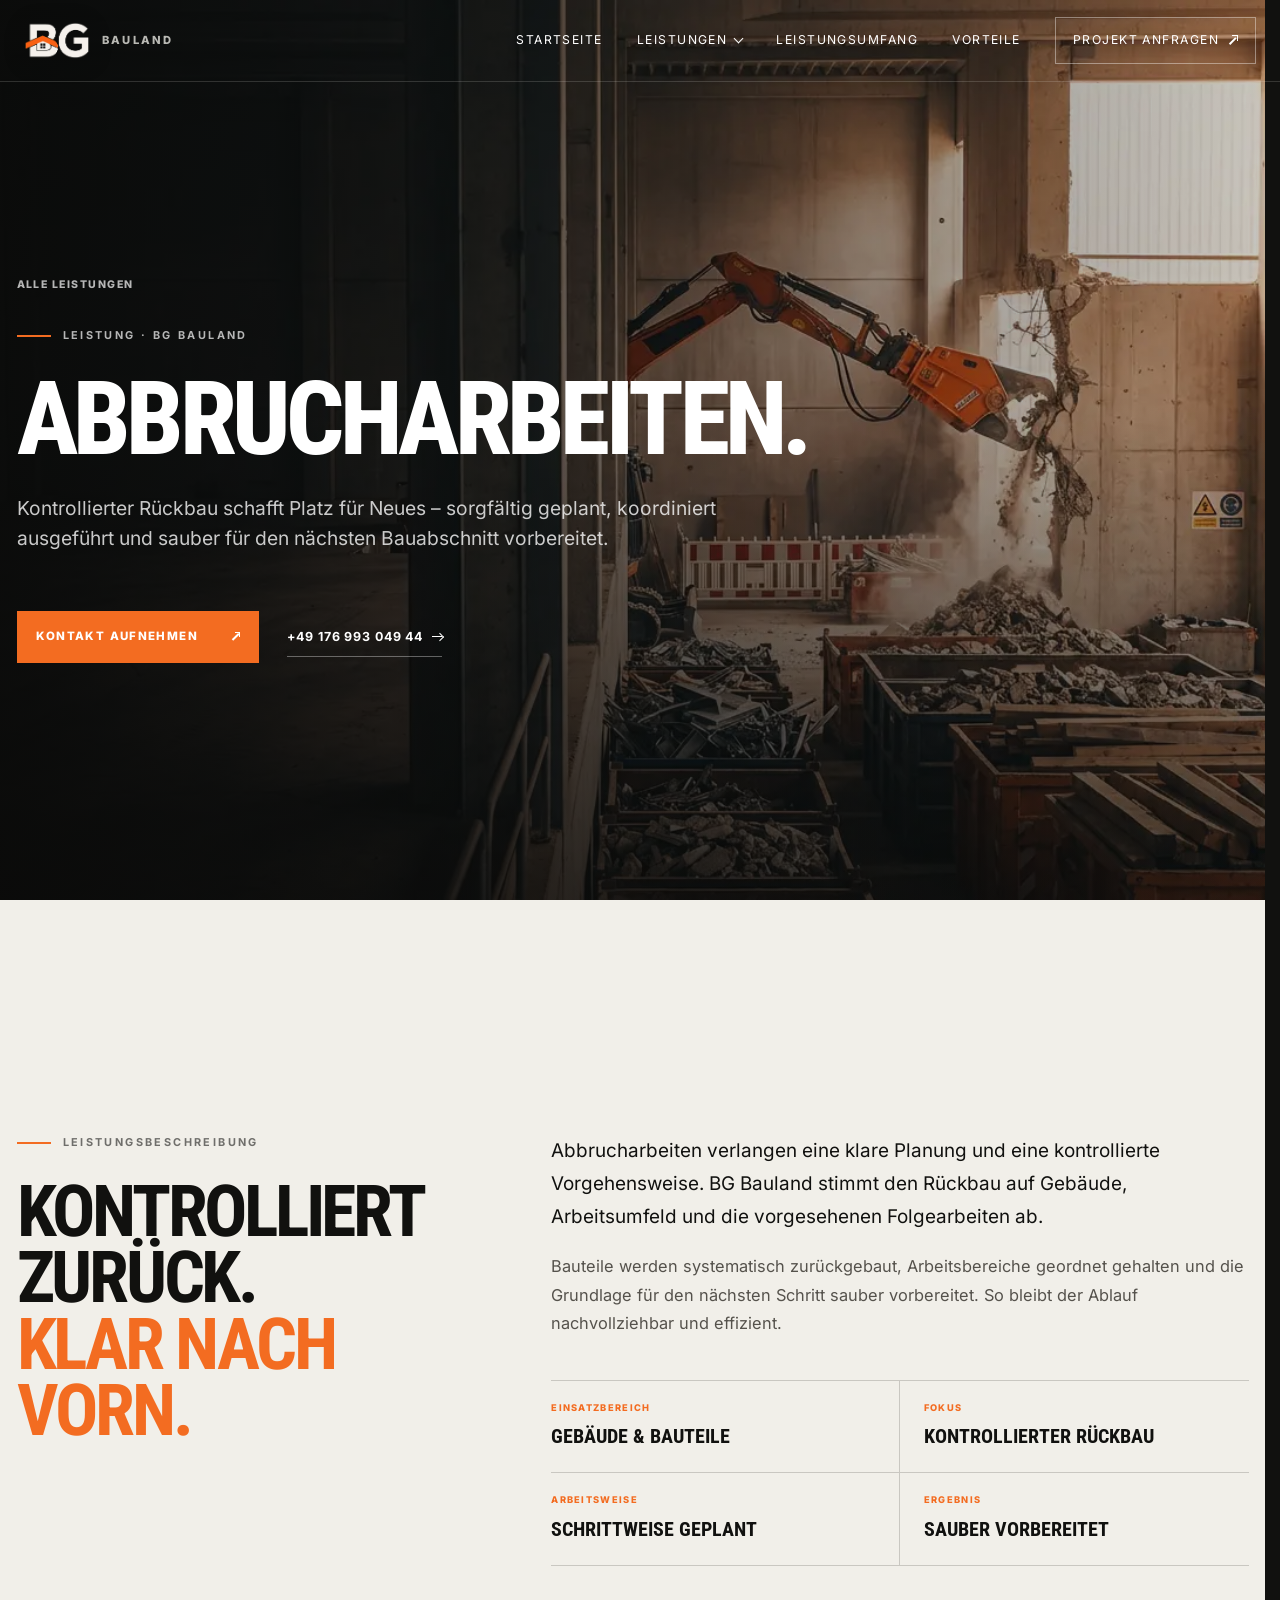
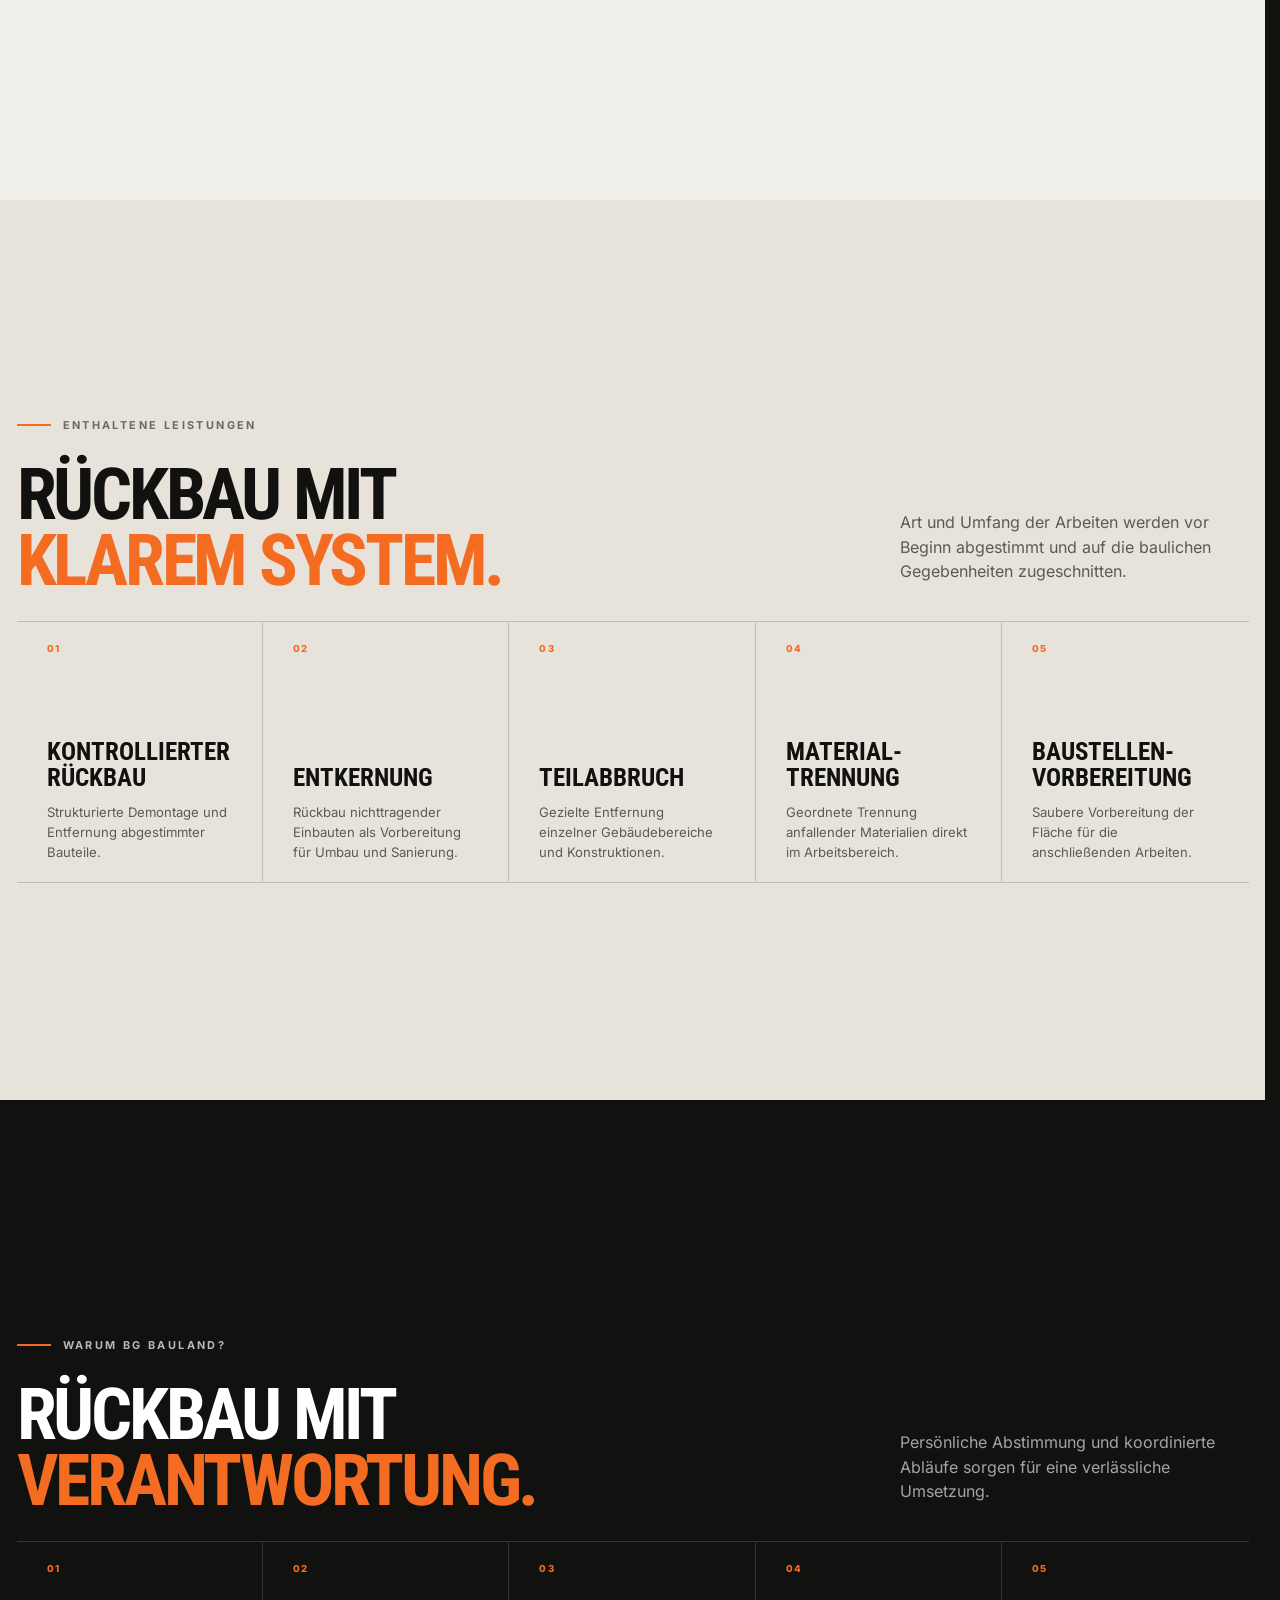
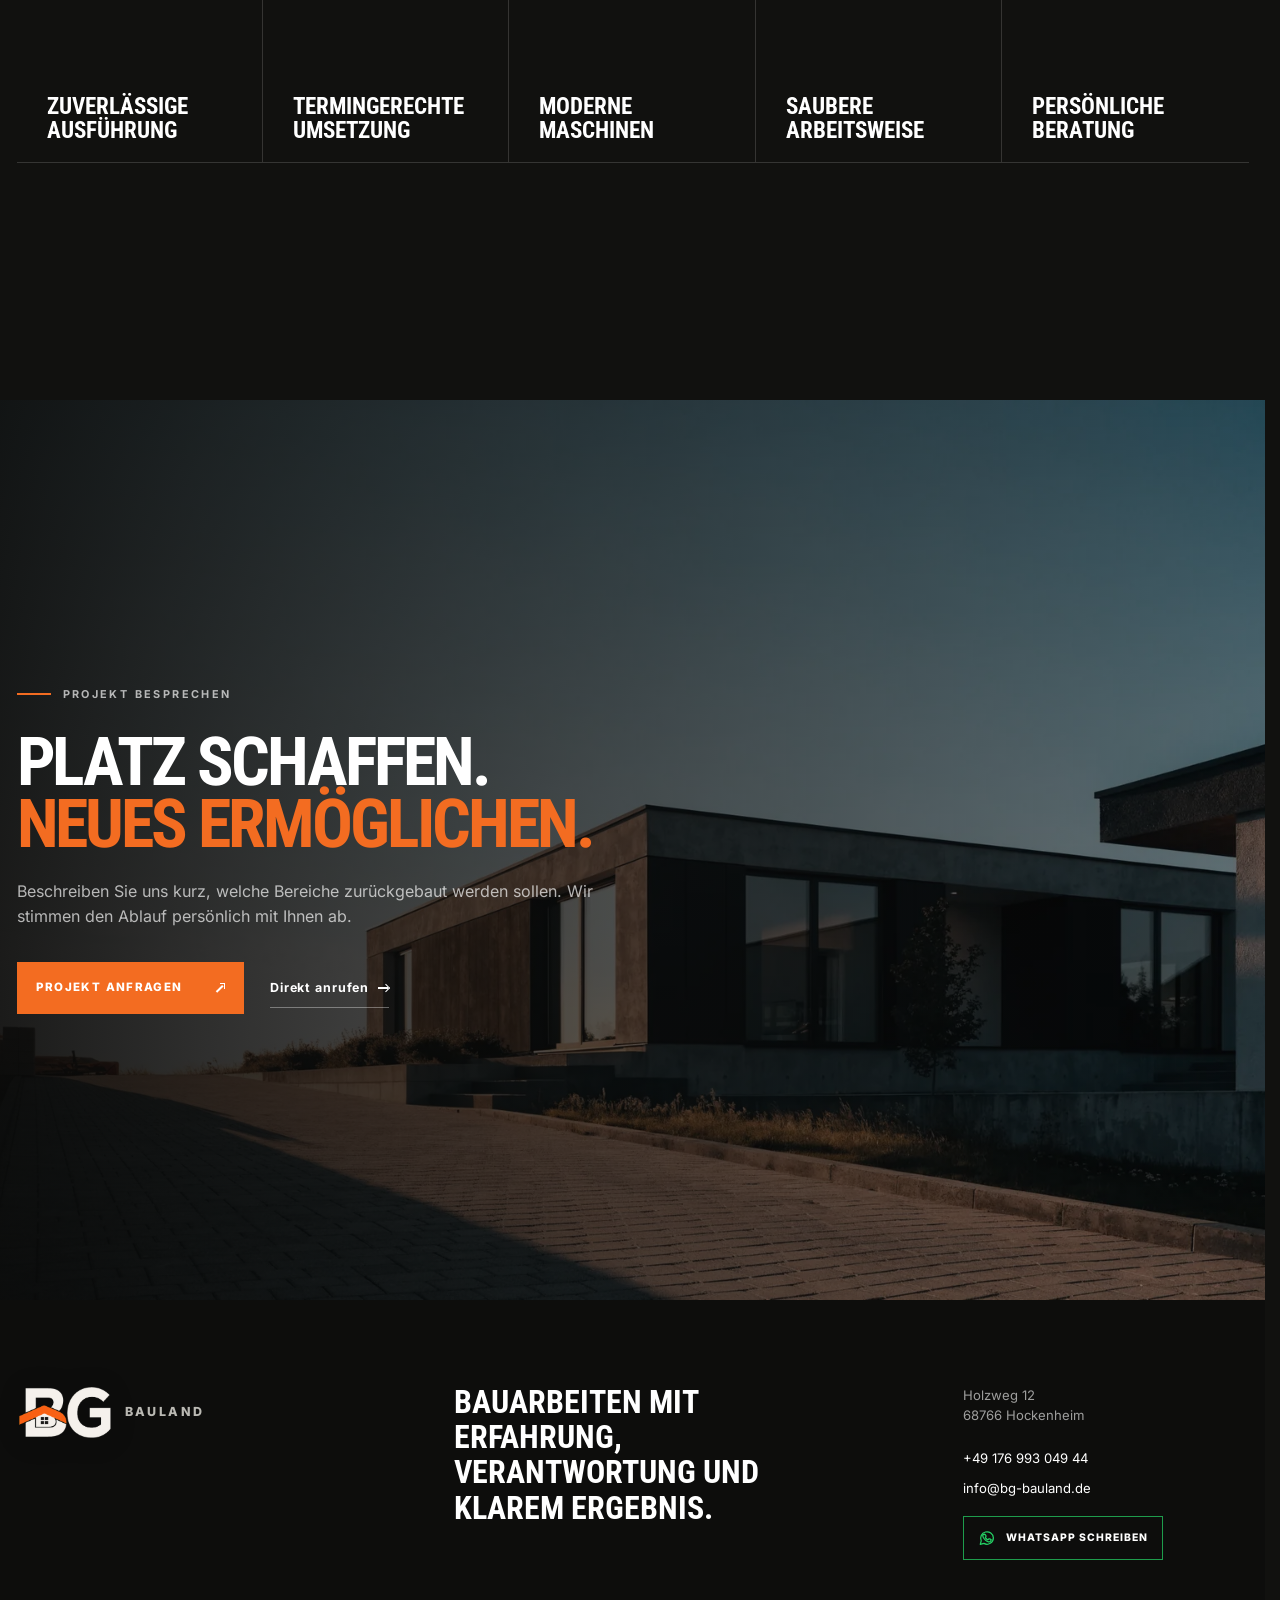
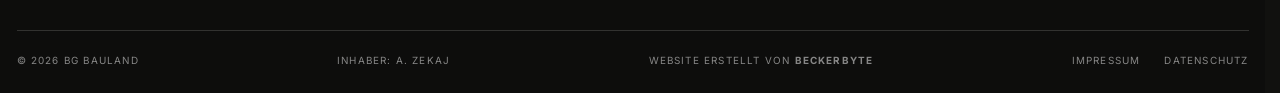
==== commit 55caa709: "Move WhatsApp contact to footer" ====
--- a/abbrucharbeiten/index.html
+++ b/abbrucharbeiten/index.html
@@ -6,7 +6,7 @@
   <meta name="description" content="Kontrollierte Abbrucharbeiten von BG Bauland: Rückbau, Entkernung, Teilabbruch und saubere Baustellenvorbereitung in Hockenheim und Umgebung.">
   <meta name="theme-color" content="#11110f"><link rel="icon" href="../assets/images/bg-logo.png?v=2" type="image/png"><link rel="canonical" href="https://bgbauland.github.io/bg-bauland/abbrucharbeiten/">
   <meta property="og:type" content="website"><meta property="og:locale" content="de_DE"><meta property="og:title" content="Abbrucharbeiten | BG Bauland"><meta property="og:description" content="Kontrollierter Rückbau und sorgfältige Vorbereitung für den nächsten Bauabschnitt."><meta property="og:url" content="https://bgbauland.github.io/bg-bauland/abbrucharbeiten/"><meta property="og:image" content="https://bgbauland.github.io/bg-bauland/assets/images/service-abbrucharbeiten.webp">
-  <link rel="preload" as="image" href="../assets/images/service-abbrucharbeiten.webp" fetchpriority="high"><link rel="preload" href="../assets/fonts/inter-latin.woff2?v=1" as="font" type="font/woff2" crossorigin><link rel="preload" href="../assets/fonts/roboto-condensed-latin.woff2?v=1" as="font" type="font/woff2" crossorigin><link rel="stylesheet" href="../styles.css?v=21"><script src="../app.js?v=12" defer></script>
+  <link rel="preload" as="image" href="../assets/images/service-abbrucharbeiten.webp" fetchpriority="high"><link rel="preload" href="../assets/fonts/inter-latin.woff2?v=1" as="font" type="font/woff2" crossorigin><link rel="preload" href="../assets/fonts/roboto-condensed-latin.woff2?v=1" as="font" type="font/woff2" crossorigin><link rel="stylesheet" href="../styles.css?v=24"><script src="../app.js?v=15" defer></script>
 </head>
 <body class="service-page">
   <a class="skip-link" href="#main-content">Zum Inhalt springen</a>
@@ -18,5 +18,5 @@
     <section class="why-service" id="vorteile" aria-labelledby="why-title"><div class="shell"><div class="why-service-head reveal"><div><p class="eyebrow"><span></span> Warum BG Bauland?</p><h2 id="why-title">Rückbau mit<br><em>Verantwortung.</em></h2></div><p>Persönliche Abstimmung und koordinierte Abläufe sorgen für eine verlässliche Umsetzung.</p></div><div class="benefit-grid"><article class="benefit-item reveal"><span>01</span><h3>Zuverlässige Ausführung</h3></article><article class="benefit-item reveal"><span>02</span><h3>Termingerechte Umsetzung</h3></article><article class="benefit-item reveal"><span>03</span><h3>Moderne Maschinen</h3></article><article class="benefit-item reveal"><span>04</span><h3>Saubere Arbeitsweise</h3></article><article class="benefit-item reveal"><span>05</span><h3>Persönliche Beratung</h3></article></div></div></section>
     <section class="service-cta" aria-labelledby="cta-title"><img src="../assets/images/contact-project.webp" width="1920" height="1080" loading="lazy" alt="Moderne Immobilie nach abgeschlossenen Bauarbeiten"><div class="service-cta-shade" aria-hidden="true"></div><div class="service-cta-content shell reveal"><p class="eyebrow"><span></span> Projekt besprechen</p><h2 id="cta-title">Platz schaffen.<br><em>Neues ermöglichen.</em></h2><p>Beschreiben Sie uns kurz, welche Bereiche zurückgebaut werden sollen. Wir stimmen den Ablauf persönlich mit Ihnen ab.</p><div class="service-cta-actions"><a class="button button-primary" href="../index.html#kontakt">Projekt anfragen <span class="arrow-icon arrow-up" aria-hidden="true"></span></a><a class="text-link" href="tel:+4917699304944">Direkt anrufen <span class="arrow-icon arrow-right" aria-hidden="true"></span></a></div></div></section>
   </main>
-  <footer class="site-footer"><div class="shell footer-main"><a class="brand brand-footer" href="../index.html#top" aria-label="BG Bauland – Startseite"><img class="brand-logo" src="../assets/images/bg-logo.png?v=2" alt="" width="1145" height="659"><span class="brand-name" aria-hidden="true">Bauland</span></a><p>Bauarbeiten mit Erfahrung, Verantwortung und klarem Ergebnis.</p><div class="footer-contact"><address>Holzweg 12<br>68766 Hockenheim</address><a href="tel:+4917699304944">+49 176 993 049 44</a><a href="mailto:info@bg-bauland.de">info@bg-bauland.de</a></div></div><div class="shell footer-bottom"><span>© <span data-year></span> BG Bauland</span><span>Inhaber: A. Zekaj</span><a class="site-credit" href="https://www.beckerbyte.com/" target="_blank" rel="noopener noreferrer">Website erstellt von <strong>beckerbyte</strong></a><nav aria-label="Rechtliche Hinweise"><a href="../impressum.html">Impressum</a><a href="../datenschutz.html">Datenschutz</a></nav></div></footer>
+  <footer class="site-footer"><div class="shell footer-main"><a class="brand brand-footer" href="../index.html#top" aria-label="BG Bauland – Startseite"><img class="brand-logo" src="../assets/images/bg-logo.png?v=2" alt="" width="1145" height="659"><span class="brand-name" aria-hidden="true">Bauland</span></a><p>Bauarbeiten mit Erfahrung, Verantwortung und klarem Ergebnis.</p><div class="footer-contact"><address>Holzweg 12<br>68766 Hockenheim</address><a href="tel:+4917699304944">+49 176 993 049 44</a><a href="mailto:info@bg-bauland.de">info@bg-bauland.de</a><a class="footer-whatsapp" href="https://wa.me/4917699304944?text=Hallo%20BG%20Bauland%2C%20ich%20m%C3%B6chte%20ein%20Projekt%20besprechen." target="_blank" rel="noopener noreferrer" aria-label="BG Bauland über WhatsApp kontaktieren"><svg class="whatsapp-icon" viewBox="0 0 24 24" aria-hidden="true"><path d="M20.5 11.7a8.5 8.5 0 0 1-12.6 7.5L3 20.5l1.3-4.7A8.5 8.5 0 1 1 20.5 11.7Z"/><path d="M8.2 7.5c.2-.4.4-.4.7-.4h.5c.2 0 .4.1.5.4l.8 1.9c.1.3.1.5-.1.7l-.7.8c-.2.2-.1.4 0 .6.7 1.2 1.7 2.2 3 2.8.2.1.4.1.6-.1l.9-1.1c.2-.2.4-.3.7-.1l2 .9c.3.1.4.3.4.5 0 .5-.2 1.5-1 2.1-.6.5-1.4.8-2.4.6-1.1-.2-2.5-.7-4.3-2.3-2.1-1.9-3.4-4.2-3.5-5.9 0-.6.2-1 .4-1.4.3-.3.7-.6 1.5-.6Z"/></svg><span>WhatsApp schreiben</span></a></div></div><div class="shell footer-bottom"><span>© <span data-year></span> BG Bauland</span><span>Inhaber: A. Zekaj</span><a class="site-credit" href="https://www.beckerbyte.com/" target="_blank" rel="noopener noreferrer">Website erstellt von <strong>beckerbyte</strong></a><nav aria-label="Rechtliche Hinweise"><a href="../impressum.html">Impressum</a><a href="../datenschutz.html">Datenschutz</a></nav></div></footer>
 </body></html>
--- a/styles.css
+++ b/styles.css
@@ -378,6 +378,51 @@
 }
 @media(hover:hover){.process-list li:hover .process-image{transform:scale(1.035);filter:saturate(.95) contrast(1.04)}}
 
+/* Compact, readable service-detail layout for phones. */
+@media(max-width:600px){
+  .service-hero-content{padding:88px 0 46px}
+  .service-back{margin-bottom:16px}
+  .service-hero-content .eyebrow{margin-bottom:14px;font-size:.58rem;letter-spacing:.17em}
+  .service-hero h1{margin-bottom:18px;font-size:clamp(2.5rem,11.5vw,3.25rem);line-height:.93}
+  .service-hero h1.service-hero-title-long{font-size:clamp(2.05rem,9vw,2.65rem);line-height:.96}
+  .service-hero .hero-lead{font-size:.88rem;line-height:1.52}
+  .service-hero-actions{gap:10px;margin-top:24px}
+  .service-hero-actions .button{min-height:50px;padding:13px 16px}
+  .service-hero-actions .text-link{font-size:.7rem}
+
+  .service-intro,.service-scope,.why-service{padding:68px 0 24px}
+  .service-intro-grid{gap:18px}
+  .service-intro .eyebrow,.service-scope .eyebrow,.why-service .eyebrow{margin-bottom:14px;font-size:.58rem;letter-spacing:.17em}
+  .service-intro h2,.service-scope h2,.why-service h2{font-size:clamp(2.15rem,9.5vw,2.7rem);line-height:.94}
+  .service-copy>p{margin-bottom:14px;font-size:.9rem;line-height:1.55}
+  .service-copy>p:first-child{font-size:1rem;line-height:1.55}
+  .service-keyfacts{margin-top:24px}
+  .service-keyfacts>div:nth-child(odd),.service-keyfacts>div:nth-child(even){padding:13px 0}
+  .service-keyfacts small{margin-bottom:4px;font-size:.54rem}
+  .service-keyfacts strong{display:block;font-size:1.04rem;line-height:1.2}
+
+  .service-scope-head,.why-service-head{gap:8px;margin-bottom:12px}
+  .service-scope-head>p,.why-service-head>p{margin:0;font-size:.84rem;line-height:1.48}
+  .scope-item,.scope-item:last-child{min-height:112px;padding:14px 4px}
+  .scope-item h3{margin:12px 0 5px;font-size:1.18rem;line-height:1.04}
+  .scope-item p{font-size:.76rem;line-height:1.42}
+  .benefit-item,.benefit-item:last-child{min-height:88px;padding:15px 4px}
+  .benefit-item h3{font-size:1.16rem;line-height:1.06}
+
+  .service-cta-content{padding:72px 0 36px}
+  .service-cta h2{margin-bottom:18px;font-size:clamp(2.25rem,10vw,2.9rem);line-height:.94}
+  .service-cta p{font-size:.9rem;line-height:1.55}
+  .service-cta-actions{gap:10px;margin-top:26px}
+}
+
+/* Direct WhatsApp contact in the footer. */
+.footer-whatsapp{display:inline-flex;align-items:center;justify-content:center;gap:10px;width:max-content;max-width:100%;min-height:44px;margin-top:8px;padding:10px 14px;border:1px solid rgba(37,211,102,.72);color:#fff;font-size:.65rem;font-weight:800;letter-spacing:.1em;text-transform:uppercase;transition:background .2s ease,color .2s ease,transform .2s ease}
+.whatsapp-icon{width:18px;height:18px;flex:0 0 auto;fill:none;stroke:#25d366;stroke-width:1.65;stroke-linecap:round;stroke-linejoin:round;transition:stroke .2s ease}
+.footer-whatsapp:hover,.footer-whatsapp:focus-visible{background:#25d366;color:#0d1a11;transform:translateY(-1px)}
+.footer-whatsapp:hover .whatsapp-icon,.footer-whatsapp:focus-visible .whatsapp-icon{stroke:#0d1a11}
+@media(max-width:600px){.footer-whatsapp{width:100%}}
+@media(prefers-reduced-motion:reduce){.footer-whatsapp{transition:none}.footer-whatsapp:hover,.footer-whatsapp:focus-visible{transform:none}}
+
 /* Accessible service navigation in the header. */
 .nav-services{position:relative}
 .nav-services-toggle{position:relative;display:inline-flex;align-items:center;gap:.65em;padding:8px 0;border:0;background:transparent;color:inherit;cursor:pointer;font:inherit;text-transform:inherit;letter-spacing:inherit}
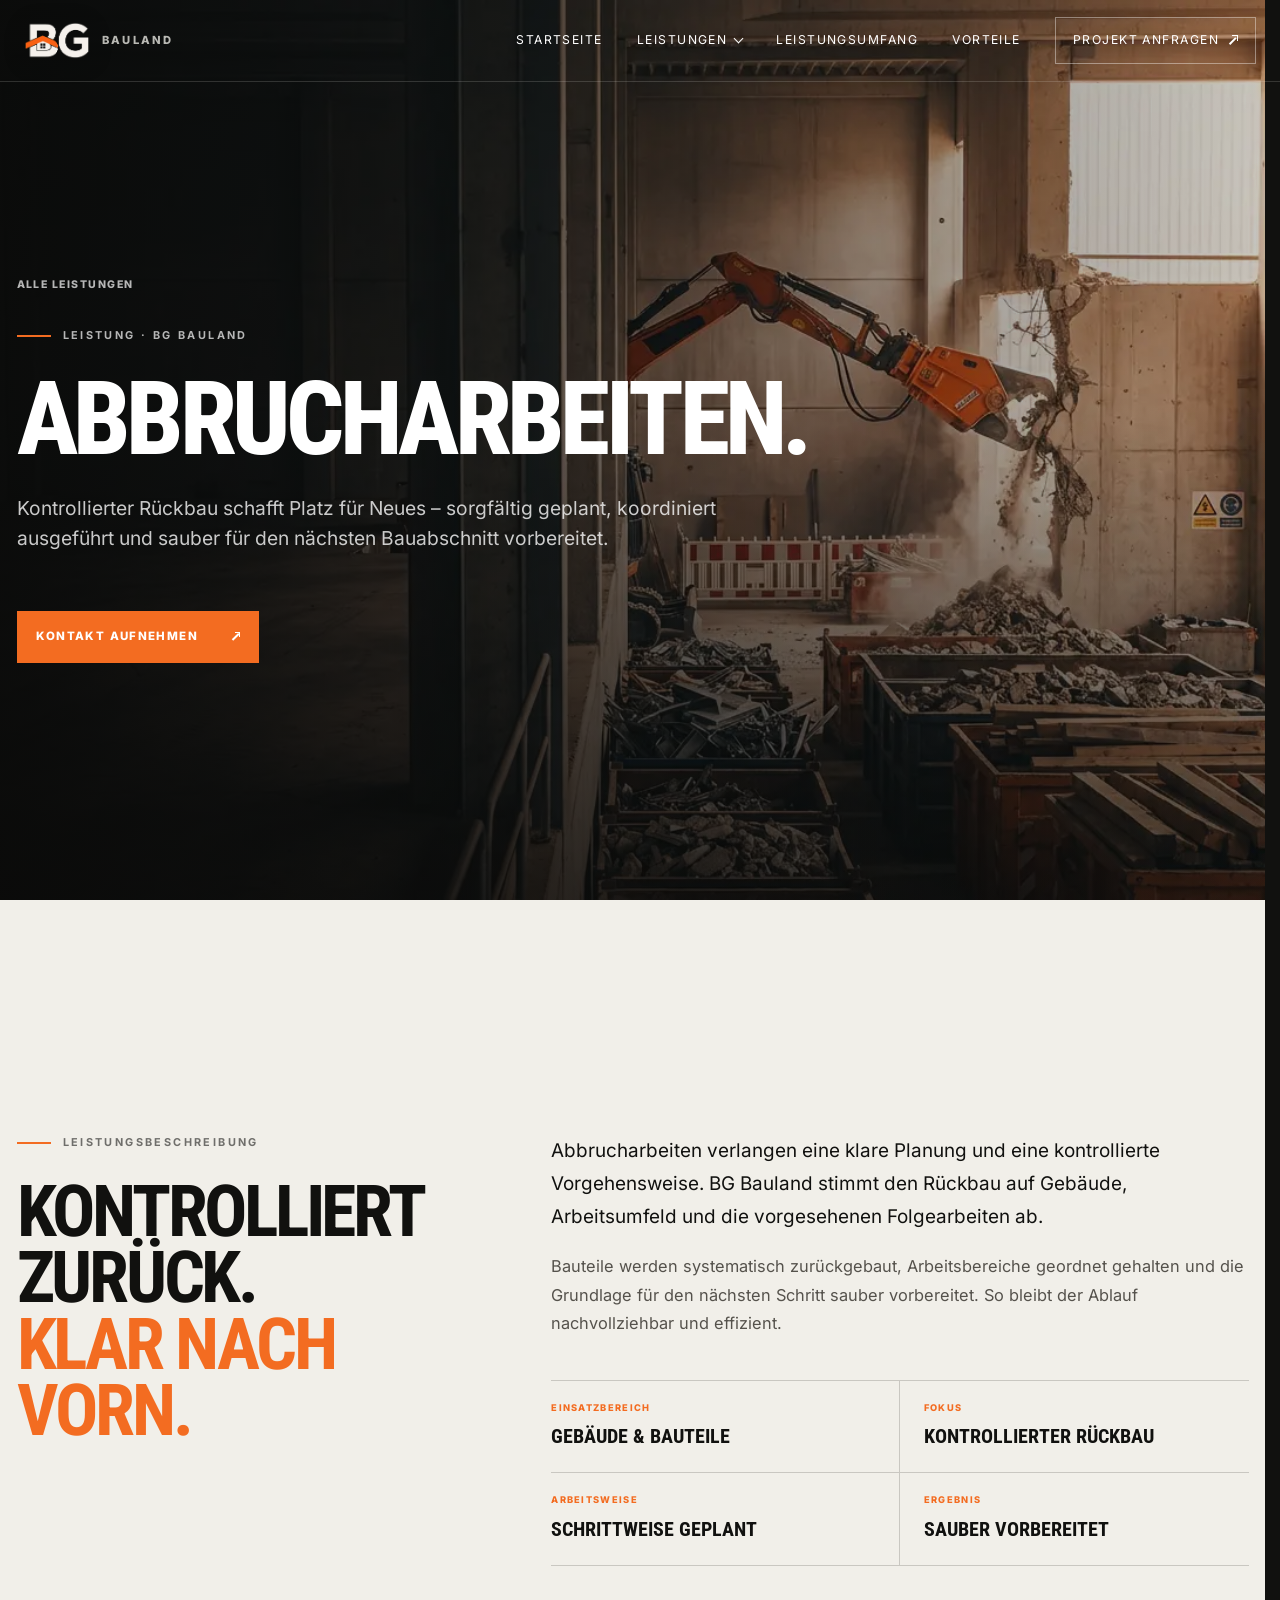
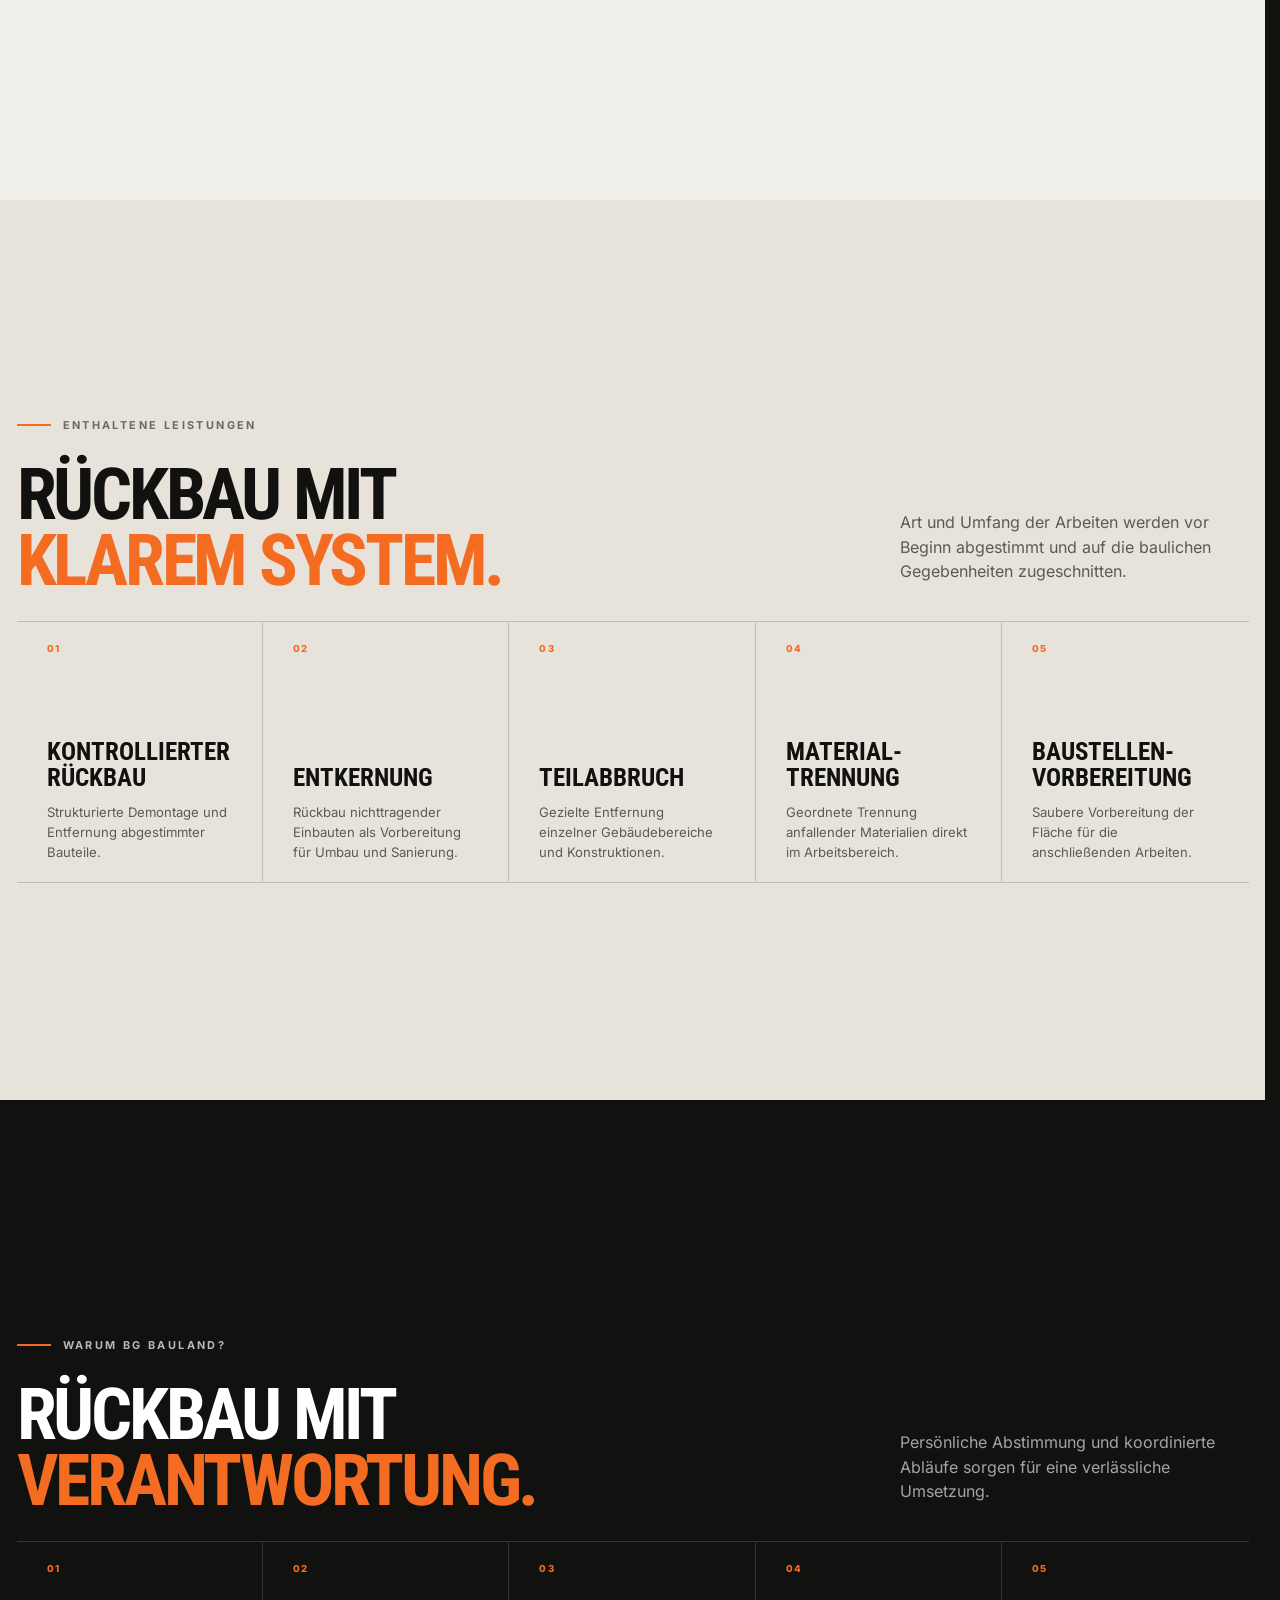
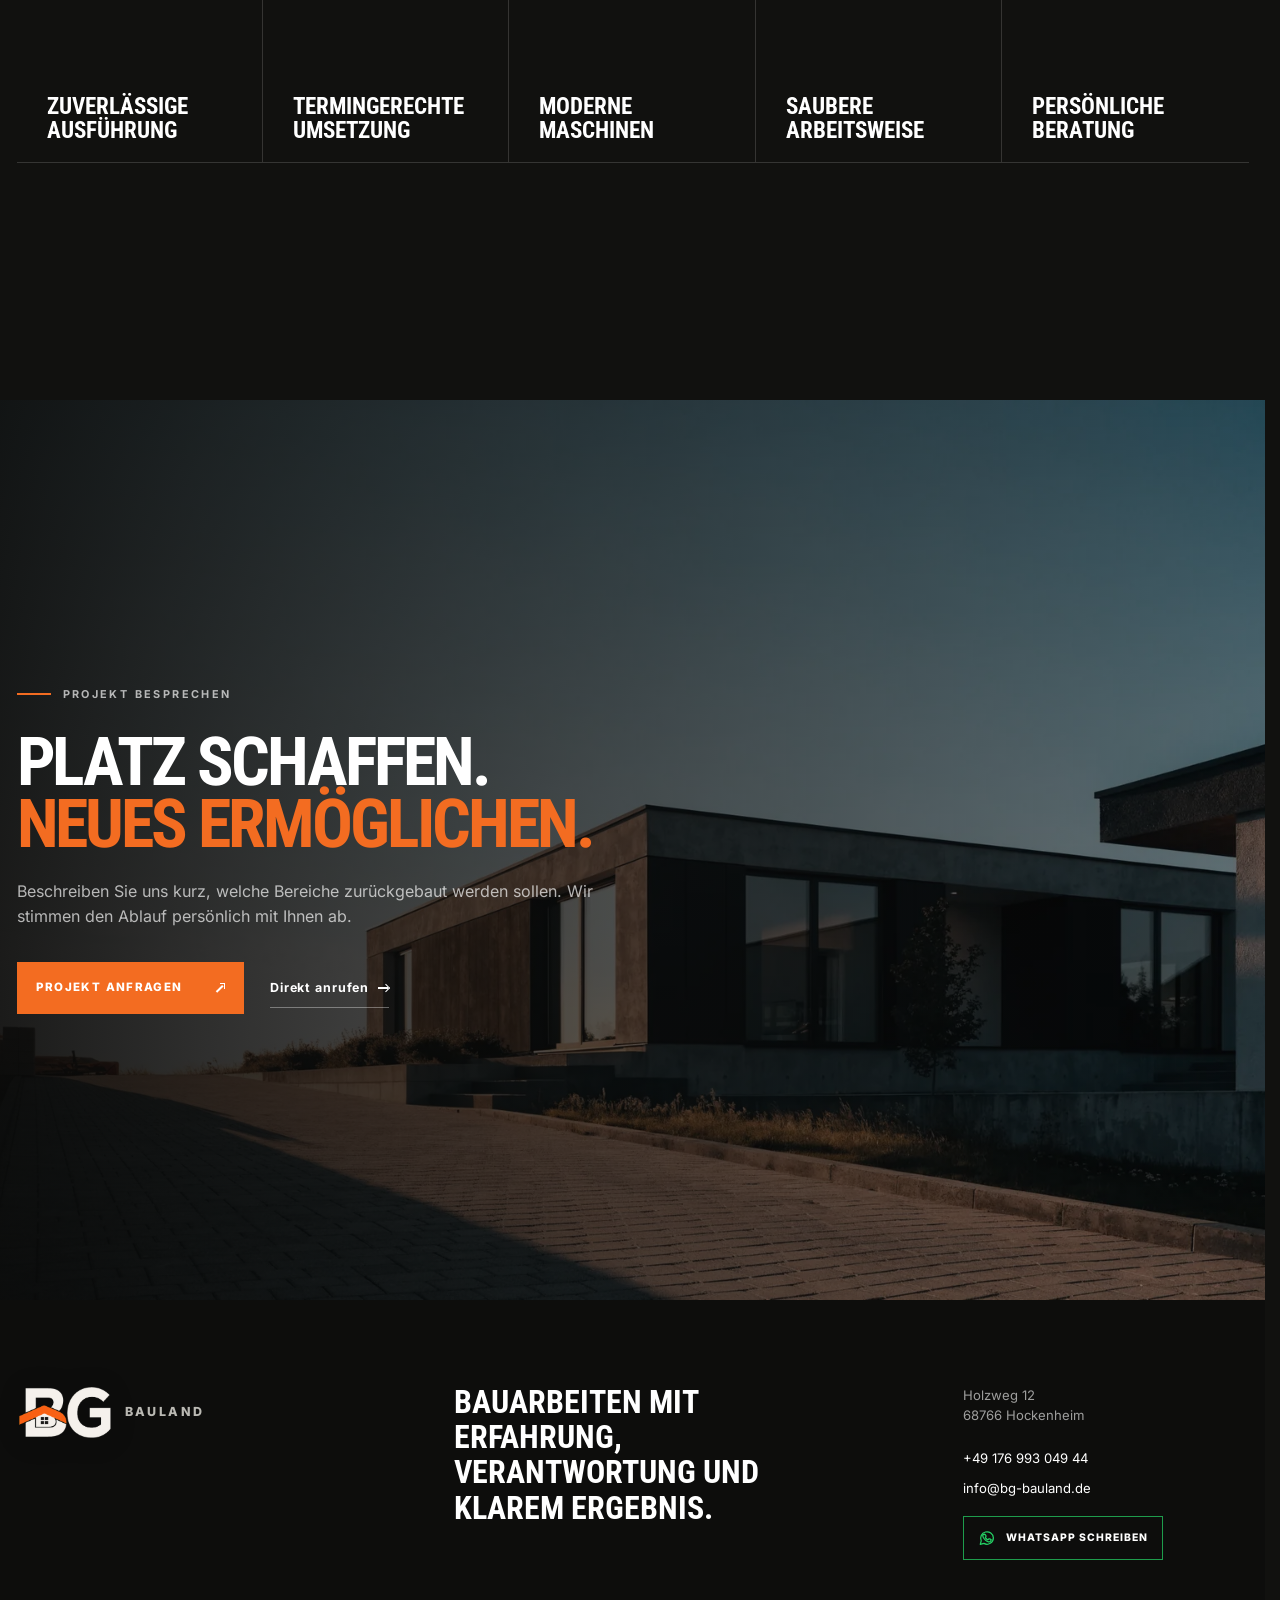
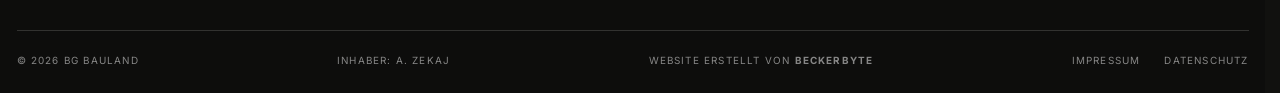
==== commit 7fed80be: "Remove phone numbers from service heroes" ====
--- a/abbrucharbeiten/index.html
+++ b/abbrucharbeiten/index.html
@@ -12,7 +12,7 @@
   <a class="skip-link" href="#main-content">Zum Inhalt springen</a>
   <header class="site-header" data-header><a class="brand" href="../index.html#top" aria-label="BG Bauland – Startseite"><img class="brand-logo" src="../assets/images/bg-logo.png?v=2" alt="" width="1145" height="659"><span class="brand-name" aria-hidden="true">Bauland</span></a><button class="menu-toggle" type="button" aria-expanded="false" aria-controls="site-nav"><span class="sr-only">Navigation öffnen</span><span></span><span></span></button><nav id="site-nav" class="site-nav" aria-label="Hauptnavigation"><div class="nav-services" data-service-nav><button class="nav-services-toggle" type="button" aria-expanded="false" aria-controls="service-menu">Leistungen <span class="nav-chevron" aria-hidden="true"></span></button><div class="nav-services-menu" id="service-menu"><a href="../erd-tiefbau/">Erd- &amp; Tiefbau</a><a href="../abbrucharbeiten/" aria-current="page">Abbrucharbeiten</a><a href="../pflasterarbeiten/">Pflasterarbeiten</a><a href="../aussenanlagen/">Außenanlagen &amp; Grundstücksarbeiten</a></div></div><a href="#leistungsumfang">Leistungsumfang</a><a href="#vorteile">Vorteile</a><a class="nav-cta" href="../index.html#kontakt">Projekt anfragen <span class="arrow-icon arrow-up" aria-hidden="true"></span></a></nav></header>
   <main id="main-content">
-    <section class="service-hero" id="top" aria-labelledby="page-title"><img src="../assets/images/service-abbrucharbeiten.webp" width="1376" height="768" alt="Kontrollierter Rückbau innerhalb eines Gebäudes" fetchpriority="high" decoding="async"><div class="service-hero-shade" aria-hidden="true"></div><div class="service-hero-content shell"><a class="service-back" href="../index.html#leistungen">Alle Leistungen</a><p class="eyebrow"><span></span> Leistung · BG Bauland</p><h1 id="page-title">Abbruch&shy;arbeiten.</h1><p class="hero-lead">Kontrollierter Rückbau schafft Platz für Neues – sorgfältig geplant, koordiniert ausgeführt und sauber für den nächsten Bauabschnitt vorbereitet.</p><div class="service-hero-actions"><a class="button button-primary" href="../index.html#kontakt">Kontakt aufnehmen <span class="arrow-icon arrow-up" aria-hidden="true"></span></a><a class="text-link" href="tel:+4917699304944">+49 176 993 049 44 <span class="arrow-icon arrow-right" aria-hidden="true"></span></a></div></div></section>
+    <section class="service-hero" id="top" aria-labelledby="page-title"><img src="../assets/images/service-abbrucharbeiten.webp" width="1376" height="768" alt="Kontrollierter Rückbau innerhalb eines Gebäudes" fetchpriority="high" decoding="async"><div class="service-hero-shade" aria-hidden="true"></div><div class="service-hero-content shell"><a class="service-back" href="../index.html#leistungen">Alle Leistungen</a><p class="eyebrow"><span></span> Leistung · BG Bauland</p><h1 id="page-title">Abbruch&shy;arbeiten.</h1><p class="hero-lead">Kontrollierter Rückbau schafft Platz für Neues – sorgfältig geplant, koordiniert ausgeführt und sauber für den nächsten Bauabschnitt vorbereitet.</p><div class="service-hero-actions"><a class="button button-primary" href="../index.html#kontakt">Kontakt aufnehmen <span class="arrow-icon arrow-up" aria-hidden="true"></span></a></div></div></section>
     <section class="service-intro" aria-labelledby="intro-title"><div class="shell service-intro-grid"><div class="reveal"><p class="eyebrow eyebrow-dark"><span></span> Leistungsbeschreibung</p><h2 id="intro-title">Kontrolliert zurück.<br><em>Klar nach vorn.</em></h2></div><div class="service-copy reveal"><p>Abbrucharbeiten verlangen eine klare Planung und eine kontrollierte Vorgehensweise. BG Bauland stimmt den Rückbau auf Gebäude, Arbeitsumfeld und die vorgesehenen Folgearbeiten ab.</p><p>Bauteile werden systematisch zurückgebaut, Arbeitsbereiche geordnet gehalten und die Grundlage für den nächsten Schritt sauber vorbereitet. So bleibt der Ablauf nachvollziehbar und effizient.</p><div class="service-keyfacts"><div><small>Einsatzbereich</small><strong>Gebäude &amp; Bauteile</strong></div><div><small>Fokus</small><strong>Kontrollierter Rückbau</strong></div><div><small>Arbeitsweise</small><strong>Schrittweise geplant</strong></div><div><small>Ergebnis</small><strong>Sauber vorbereitet</strong></div></div></div></div></section>
     <section class="service-scope" id="leistungsumfang" aria-labelledby="scope-title"><div class="shell"><div class="service-scope-head reveal"><div><p class="eyebrow eyebrow-dark"><span></span> Enthaltene Leistungen</p><h2 id="scope-title">Rückbau mit<br><em>klarem System.</em></h2></div><p>Art und Umfang der Arbeiten werden vor Beginn abgestimmt und auf die baulichen Gegebenheiten zugeschnitten.</p></div><div class="scope-grid"><article class="scope-item reveal"><span>01</span><h3>Kontrollierter Rückbau</h3><p>Strukturierte Demontage und Entfernung abgestimmter Bauteile.</p></article><article class="scope-item reveal"><span>02</span><h3>Entkernung</h3><p>Rückbau nichttragender Einbauten als Vorbereitung für Umbau und Sanierung.</p></article><article class="scope-item reveal"><span>03</span><h3>Teilabbruch</h3><p>Gezielte Entfernung einzelner Gebäudebereiche und Konstruktionen.</p></article><article class="scope-item reveal"><span>04</span><h3>Material&shy;trennung</h3><p>Geordnete Trennung anfallender Materialien direkt im Arbeitsbereich.</p></article><article class="scope-item reveal"><span>05</span><h3>Baustellen&shy;vorbereitung</h3><p>Saubere Vorbereitung der Fläche für die anschließenden Arbeiten.</p></article></div></div></section>
     <section class="why-service" id="vorteile" aria-labelledby="why-title"><div class="shell"><div class="why-service-head reveal"><div><p class="eyebrow"><span></span> Warum BG Bauland?</p><h2 id="why-title">Rückbau mit<br><em>Verantwortung.</em></h2></div><p>Persönliche Abstimmung und koordinierte Abläufe sorgen für eine verlässliche Umsetzung.</p></div><div class="benefit-grid"><article class="benefit-item reveal"><span>01</span><h3>Zuverlässige Ausführung</h3></article><article class="benefit-item reveal"><span>02</span><h3>Termingerechte Umsetzung</h3></article><article class="benefit-item reveal"><span>03</span><h3>Moderne Maschinen</h3></article><article class="benefit-item reveal"><span>04</span><h3>Saubere Arbeitsweise</h3></article><article class="benefit-item reveal"><span>05</span><h3>Persönliche Beratung</h3></article></div></div></section>
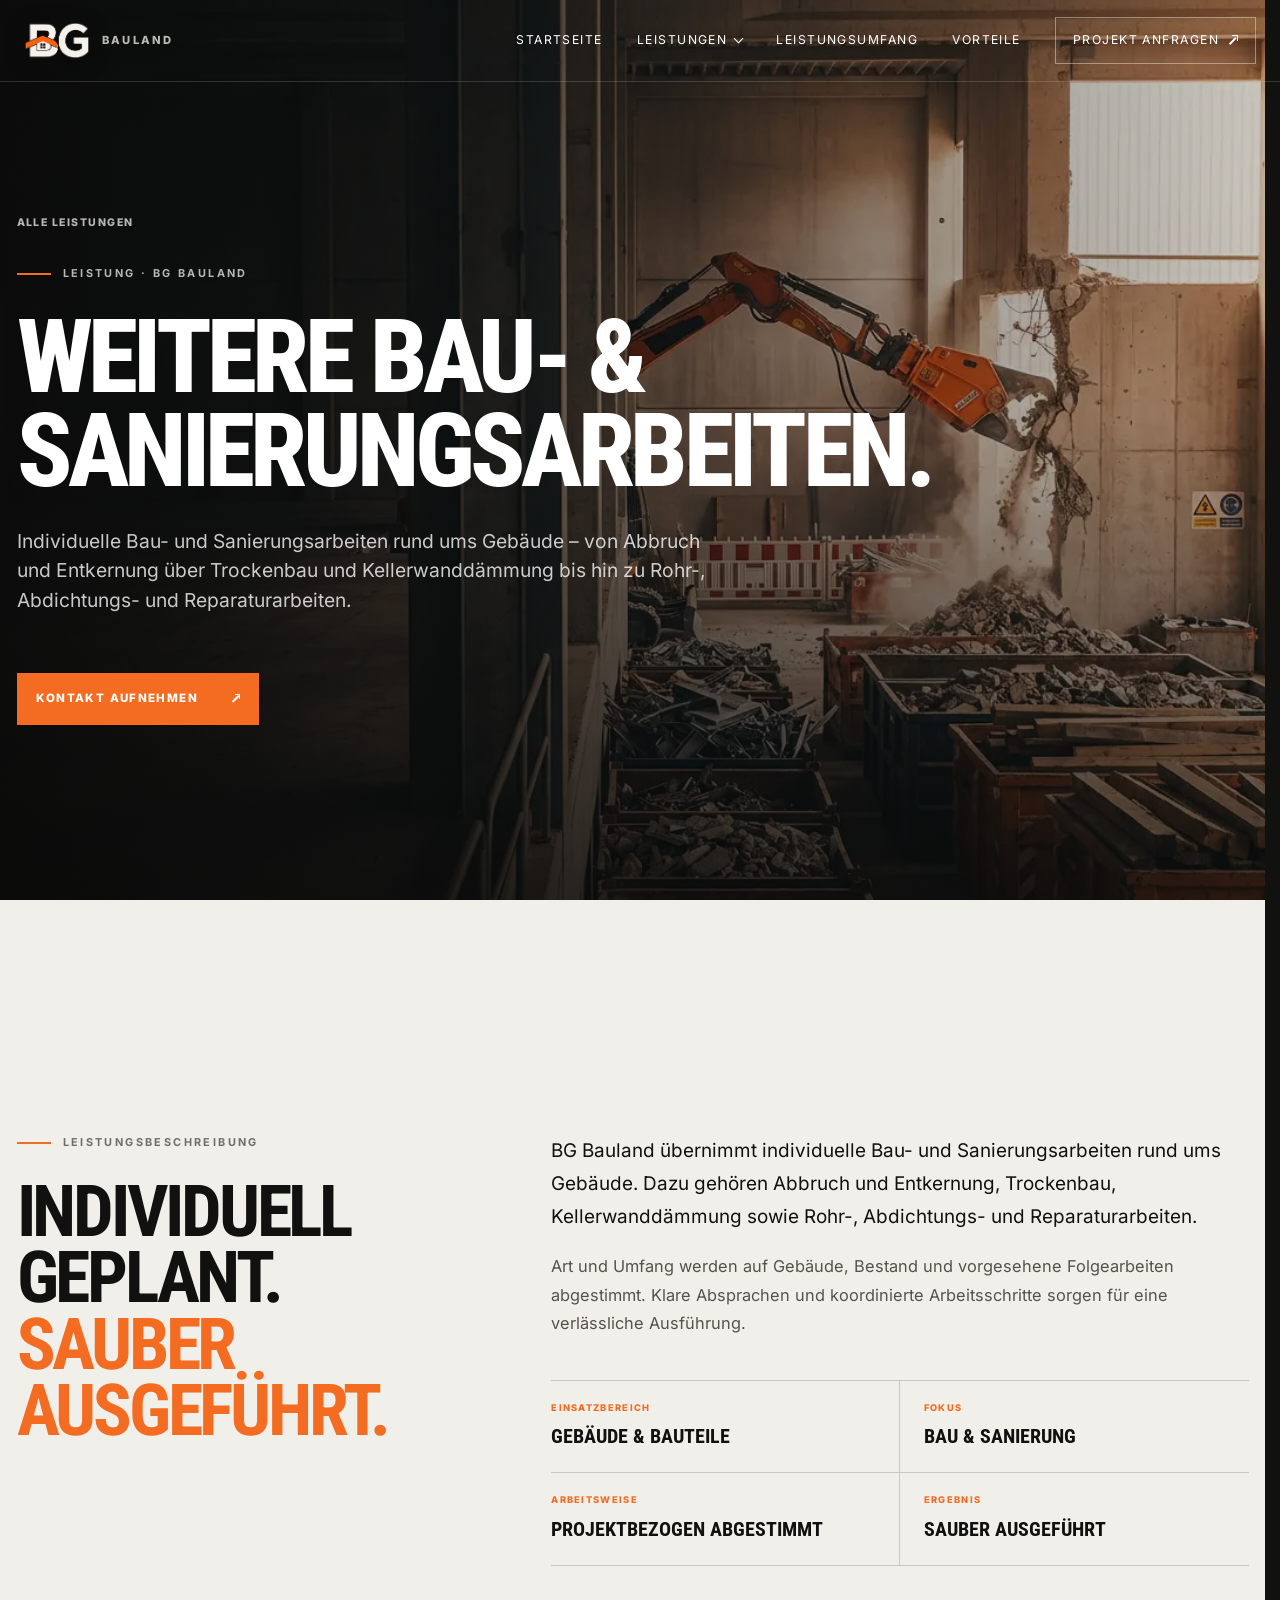
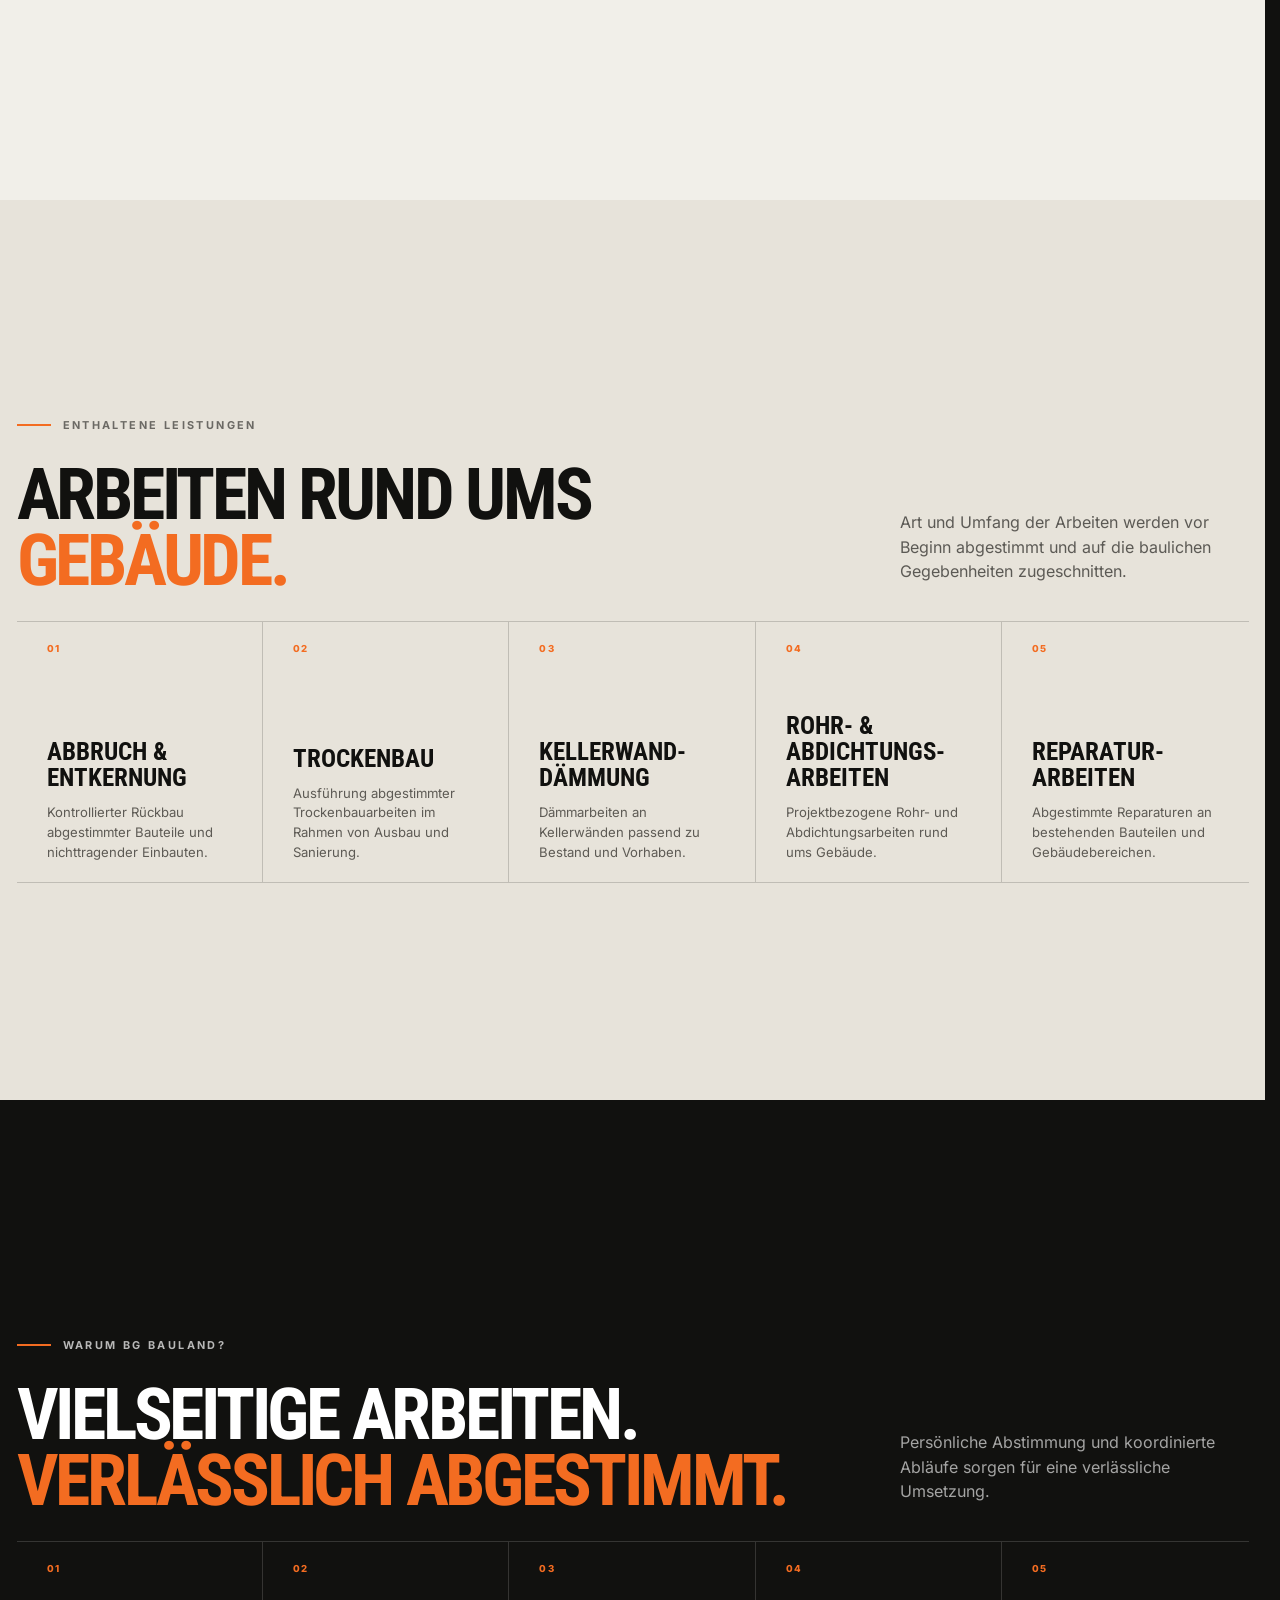
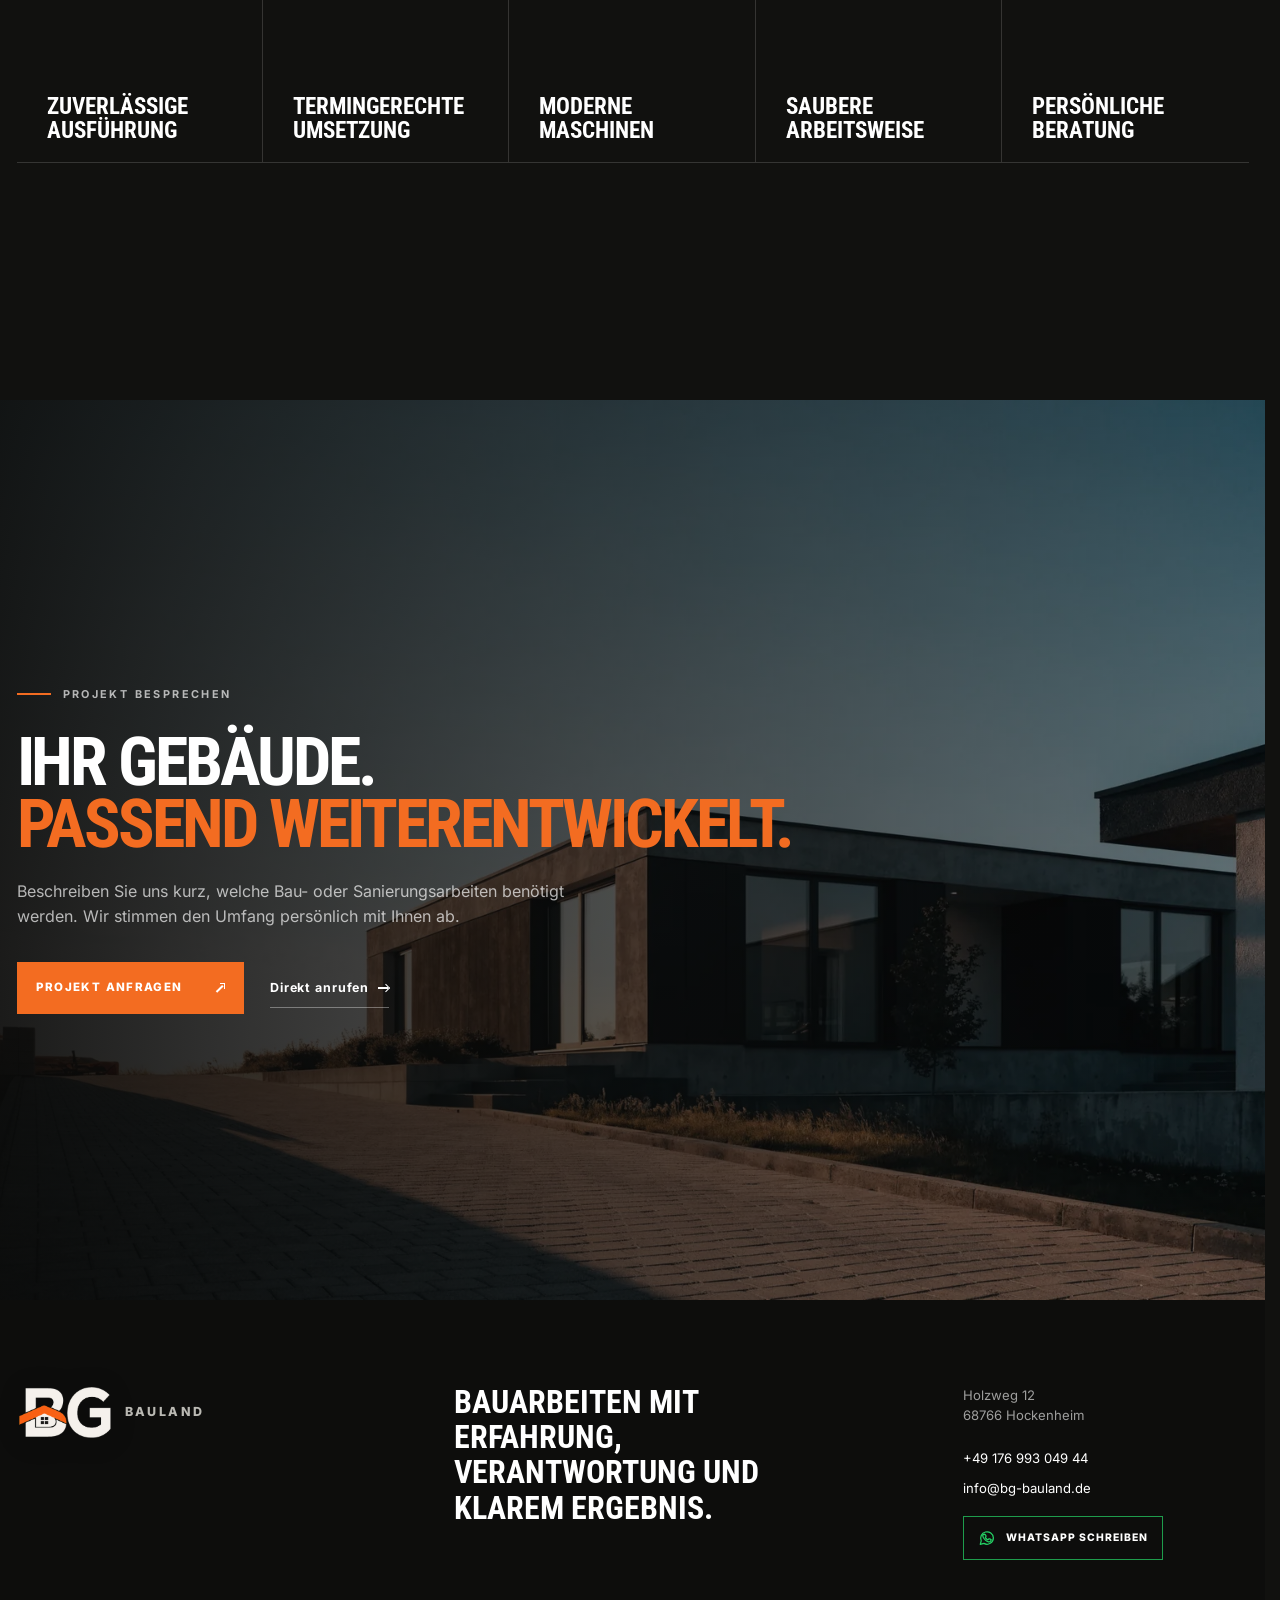
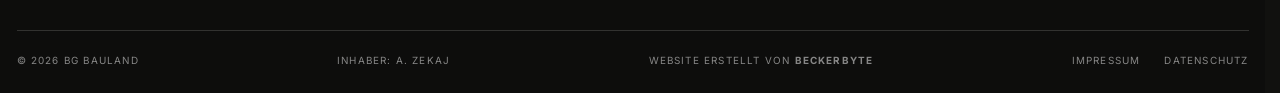
==== commit ea412571: "Update service categories and content" ====
--- a/abbrucharbeiten/index.html
+++ b/abbrucharbeiten/index.html
@@ -2,21 +2,21 @@
 <html lang="de">
 <head>
   <meta charset="utf-8"><meta name="viewport" content="width=device-width, initial-scale=1">
-  <title>Abbrucharbeiten in Hockenheim | BG Bauland</title>
-  <meta name="description" content="Kontrollierte Abbrucharbeiten von BG Bauland: Rückbau, Entkernung, Teilabbruch und saubere Baustellenvorbereitung in Hockenheim und Umgebung.">
+  <title>Weitere Bau- &amp; Sanierungsarbeiten | BG Bauland</title>
+  <meta name="description" content="Bau- und Sanierungsarbeiten von BG Bauland: Abbruch, Entkernung, Trockenbau, Kellerwanddämmung, Rohr-, Abdichtungs- und Reparaturarbeiten.">
   <meta name="theme-color" content="#11110f"><link rel="icon" href="../assets/images/bg-logo.png?v=2" type="image/png"><link rel="canonical" href="https://bgbauland.github.io/bg-bauland/abbrucharbeiten/">
-  <meta property="og:type" content="website"><meta property="og:locale" content="de_DE"><meta property="og:title" content="Abbrucharbeiten | BG Bauland"><meta property="og:description" content="Kontrollierter Rückbau und sorgfältige Vorbereitung für den nächsten Bauabschnitt."><meta property="og:url" content="https://bgbauland.github.io/bg-bauland/abbrucharbeiten/"><meta property="og:image" content="https://bgbauland.github.io/bg-bauland/assets/images/service-abbrucharbeiten.webp">
-  <link rel="preload" as="image" href="../assets/images/service-abbrucharbeiten.webp" fetchpriority="high"><link rel="preload" href="../assets/fonts/inter-latin.woff2?v=1" as="font" type="font/woff2" crossorigin><link rel="preload" href="../assets/fonts/roboto-condensed-latin.woff2?v=1" as="font" type="font/woff2" crossorigin><link rel="stylesheet" href="../styles.css?v=24"><script src="../app.js?v=15" defer></script>
+  <meta property="og:type" content="website"><meta property="og:locale" content="de_DE"><meta property="og:title" content="Weitere Bau- &amp; Sanierungsarbeiten | BG Bauland"><meta property="og:description" content="Individuelle Bau- und Sanierungsarbeiten rund ums Gebäude – von Abbruch und Entkernung bis zu Trockenbau, Dämmung, Abdichtung und Reparaturen."><meta property="og:url" content="https://bgbauland.github.io/bg-bauland/abbrucharbeiten/"><meta property="og:image" content="https://bgbauland.github.io/bg-bauland/assets/images/service-abbrucharbeiten.webp">
+  <link rel="preload" as="image" href="../assets/images/service-abbrucharbeiten.webp" fetchpriority="high"><link rel="preload" href="../assets/fonts/inter-latin.woff2?v=1" as="font" type="font/woff2" crossorigin><link rel="preload" href="../assets/fonts/roboto-condensed-latin.woff2?v=1" as="font" type="font/woff2" crossorigin><link rel="stylesheet" href="../styles.css?v=24"><script src="../app.js?v=16" defer></script>
 </head>
 <body class="service-page">
   <a class="skip-link" href="#main-content">Zum Inhalt springen</a>
-  <header class="site-header" data-header><a class="brand" href="../index.html#top" aria-label="BG Bauland – Startseite"><img class="brand-logo" src="../assets/images/bg-logo.png?v=2" alt="" width="1145" height="659"><span class="brand-name" aria-hidden="true">Bauland</span></a><button class="menu-toggle" type="button" aria-expanded="false" aria-controls="site-nav"><span class="sr-only">Navigation öffnen</span><span></span><span></span></button><nav id="site-nav" class="site-nav" aria-label="Hauptnavigation"><div class="nav-services" data-service-nav><button class="nav-services-toggle" type="button" aria-expanded="false" aria-controls="service-menu">Leistungen <span class="nav-chevron" aria-hidden="true"></span></button><div class="nav-services-menu" id="service-menu"><a href="../erd-tiefbau/">Erd- &amp; Tiefbau</a><a href="../abbrucharbeiten/" aria-current="page">Abbrucharbeiten</a><a href="../pflasterarbeiten/">Pflasterarbeiten</a><a href="../aussenanlagen/">Außenanlagen &amp; Grundstücksarbeiten</a></div></div><a href="#leistungsumfang">Leistungsumfang</a><a href="#vorteile">Vorteile</a><a class="nav-cta" href="../index.html#kontakt">Projekt anfragen <span class="arrow-icon arrow-up" aria-hidden="true"></span></a></nav></header>
+  <header class="site-header" data-header><a class="brand" href="../index.html#top" aria-label="BG Bauland – Startseite"><img class="brand-logo" src="../assets/images/bg-logo.png?v=2" alt="" width="1145" height="659"><span class="brand-name" aria-hidden="true">Bauland</span></a><button class="menu-toggle" type="button" aria-expanded="false" aria-controls="site-nav"><span class="sr-only">Navigation öffnen</span><span></span><span></span></button><nav id="site-nav" class="site-nav" aria-label="Hauptnavigation"><div class="nav-services" data-service-nav><button class="nav-services-toggle" type="button" aria-expanded="false" aria-controls="service-menu">Leistungen <span class="nav-chevron" aria-hidden="true"></span></button><div class="nav-services-menu" id="service-menu"><a href="../erd-tiefbau/">Erd- &amp; Tiefbau</a><a href="../index.html#beton-rohbau">Beton- &amp; Rohbau</a><a href="../aussenanlagen/">Außenanlagen &amp; Pflasterarbeiten</a><a href="../abbrucharbeiten/" aria-current="page">Weitere Bau- &amp; Sanierungsarbeiten</a></div></div><a href="#leistungsumfang">Leistungsumfang</a><a href="#vorteile">Vorteile</a><a class="nav-cta" href="../index.html#kontakt">Projekt anfragen <span class="arrow-icon arrow-up" aria-hidden="true"></span></a></nav></header>
   <main id="main-content">
-    <section class="service-hero" id="top" aria-labelledby="page-title"><img src="../assets/images/service-abbrucharbeiten.webp" width="1376" height="768" alt="Kontrollierter Rückbau innerhalb eines Gebäudes" fetchpriority="high" decoding="async"><div class="service-hero-shade" aria-hidden="true"></div><div class="service-hero-content shell"><a class="service-back" href="../index.html#leistungen">Alle Leistungen</a><p class="eyebrow"><span></span> Leistung · BG Bauland</p><h1 id="page-title">Abbruch&shy;arbeiten.</h1><p class="hero-lead">Kontrollierter Rückbau schafft Platz für Neues – sorgfältig geplant, koordiniert ausgeführt und sauber für den nächsten Bauabschnitt vorbereitet.</p><div class="service-hero-actions"><a class="button button-primary" href="../index.html#kontakt">Kontakt aufnehmen <span class="arrow-icon arrow-up" aria-hidden="true"></span></a></div></div></section>
-    <section class="service-intro" aria-labelledby="intro-title"><div class="shell service-intro-grid"><div class="reveal"><p class="eyebrow eyebrow-dark"><span></span> Leistungsbeschreibung</p><h2 id="intro-title">Kontrolliert zurück.<br><em>Klar nach vorn.</em></h2></div><div class="service-copy reveal"><p>Abbrucharbeiten verlangen eine klare Planung und eine kontrollierte Vorgehensweise. BG Bauland stimmt den Rückbau auf Gebäude, Arbeitsumfeld und die vorgesehenen Folgearbeiten ab.</p><p>Bauteile werden systematisch zurückgebaut, Arbeitsbereiche geordnet gehalten und die Grundlage für den nächsten Schritt sauber vorbereitet. So bleibt der Ablauf nachvollziehbar und effizient.</p><div class="service-keyfacts"><div><small>Einsatzbereich</small><strong>Gebäude &amp; Bauteile</strong></div><div><small>Fokus</small><strong>Kontrollierter Rückbau</strong></div><div><small>Arbeitsweise</small><strong>Schrittweise geplant</strong></div><div><small>Ergebnis</small><strong>Sauber vorbereitet</strong></div></div></div></div></section>
-    <section class="service-scope" id="leistungsumfang" aria-labelledby="scope-title"><div class="shell"><div class="service-scope-head reveal"><div><p class="eyebrow eyebrow-dark"><span></span> Enthaltene Leistungen</p><h2 id="scope-title">Rückbau mit<br><em>klarem System.</em></h2></div><p>Art und Umfang der Arbeiten werden vor Beginn abgestimmt und auf die baulichen Gegebenheiten zugeschnitten.</p></div><div class="scope-grid"><article class="scope-item reveal"><span>01</span><h3>Kontrollierter Rückbau</h3><p>Strukturierte Demontage und Entfernung abgestimmter Bauteile.</p></article><article class="scope-item reveal"><span>02</span><h3>Entkernung</h3><p>Rückbau nichttragender Einbauten als Vorbereitung für Umbau und Sanierung.</p></article><article class="scope-item reveal"><span>03</span><h3>Teilabbruch</h3><p>Gezielte Entfernung einzelner Gebäudebereiche und Konstruktionen.</p></article><article class="scope-item reveal"><span>04</span><h3>Material&shy;trennung</h3><p>Geordnete Trennung anfallender Materialien direkt im Arbeitsbereich.</p></article><article class="scope-item reveal"><span>05</span><h3>Baustellen&shy;vorbereitung</h3><p>Saubere Vorbereitung der Fläche für die anschließenden Arbeiten.</p></article></div></div></section>
-    <section class="why-service" id="vorteile" aria-labelledby="why-title"><div class="shell"><div class="why-service-head reveal"><div><p class="eyebrow"><span></span> Warum BG Bauland?</p><h2 id="why-title">Rückbau mit<br><em>Verantwortung.</em></h2></div><p>Persönliche Abstimmung und koordinierte Abläufe sorgen für eine verlässliche Umsetzung.</p></div><div class="benefit-grid"><article class="benefit-item reveal"><span>01</span><h3>Zuverlässige Ausführung</h3></article><article class="benefit-item reveal"><span>02</span><h3>Termingerechte Umsetzung</h3></article><article class="benefit-item reveal"><span>03</span><h3>Moderne Maschinen</h3></article><article class="benefit-item reveal"><span>04</span><h3>Saubere Arbeitsweise</h3></article><article class="benefit-item reveal"><span>05</span><h3>Persönliche Beratung</h3></article></div></div></section>
-    <section class="service-cta" aria-labelledby="cta-title"><img src="../assets/images/contact-project.webp" width="1920" height="1080" loading="lazy" alt="Moderne Immobilie nach abgeschlossenen Bauarbeiten"><div class="service-cta-shade" aria-hidden="true"></div><div class="service-cta-content shell reveal"><p class="eyebrow"><span></span> Projekt besprechen</p><h2 id="cta-title">Platz schaffen.<br><em>Neues ermöglichen.</em></h2><p>Beschreiben Sie uns kurz, welche Bereiche zurückgebaut werden sollen. Wir stimmen den Ablauf persönlich mit Ihnen ab.</p><div class="service-cta-actions"><a class="button button-primary" href="../index.html#kontakt">Projekt anfragen <span class="arrow-icon arrow-up" aria-hidden="true"></span></a><a class="text-link" href="tel:+4917699304944">Direkt anrufen <span class="arrow-icon arrow-right" aria-hidden="true"></span></a></div></div></section>
+    <section class="service-hero" id="top" aria-labelledby="page-title"><img src="../assets/images/service-abbrucharbeiten.webp" width="1376" height="768" alt="Vorbereitende Abbrucharbeit im Rahmen einer Gebäudesanierung" fetchpriority="high" decoding="async"><div class="service-hero-shade" aria-hidden="true"></div><div class="service-hero-content shell"><a class="service-back" href="../index.html#leistungen">Alle Leistungen</a><p class="eyebrow"><span></span> Leistung · BG Bauland</p><h1 id="page-title" class="service-hero-title-long">Weitere Bau- &amp;<br>Sanierungs&shy;arbeiten.</h1><p class="hero-lead">Individuelle Bau- und Sanierungsarbeiten rund ums Gebäude – von Abbruch und Entkernung über Trockenbau und Kellerwanddämmung bis hin zu Rohr-, Abdichtungs- und Reparaturarbeiten.</p><div class="service-hero-actions"><a class="button button-primary" href="../index.html#kontakt">Kontakt aufnehmen <span class="arrow-icon arrow-up" aria-hidden="true"></span></a></div></div></section>
+    <section class="service-intro" aria-labelledby="intro-title"><div class="shell service-intro-grid"><div class="reveal"><p class="eyebrow eyebrow-dark"><span></span> Leistungsbeschreibung</p><h2 id="intro-title">Individuell geplant.<br><em>Sauber ausgeführt.</em></h2></div><div class="service-copy reveal"><p>BG Bauland übernimmt individuelle Bau- und Sanierungsarbeiten rund ums Gebäude. Dazu gehören Abbruch und Entkernung, Trockenbau, Kellerwanddämmung sowie Rohr-, Abdichtungs- und Reparaturarbeiten.</p><p>Art und Umfang werden auf Gebäude, Bestand und vorgesehene Folgearbeiten abgestimmt. Klare Absprachen und koordinierte Arbeitsschritte sorgen für eine verlässliche Ausführung.</p><div class="service-keyfacts"><div><small>Einsatzbereich</small><strong>Gebäude &amp; Bauteile</strong></div><div><small>Fokus</small><strong>Bau &amp; Sanierung</strong></div><div><small>Arbeitsweise</small><strong>Projektbezogen abgestimmt</strong></div><div><small>Ergebnis</small><strong>Sauber ausgeführt</strong></div></div></div></div></section>
+    <section class="service-scope" id="leistungsumfang" aria-labelledby="scope-title"><div class="shell"><div class="service-scope-head reveal"><div><p class="eyebrow eyebrow-dark"><span></span> Enthaltene Leistungen</p><h2 id="scope-title">Arbeiten rund ums<br><em>Gebäude.</em></h2></div><p>Art und Umfang der Arbeiten werden vor Beginn abgestimmt und auf die baulichen Gegebenheiten zugeschnitten.</p></div><div class="scope-grid"><article class="scope-item reveal"><span>01</span><h3>Abbruch &amp; Entkernung</h3><p>Kontrollierter Rückbau abgestimmter Bauteile und nichttragender Einbauten.</p></article><article class="scope-item reveal"><span>02</span><h3>Trockenbau</h3><p>Ausführung abgestimmter Trockenbauarbeiten im Rahmen von Ausbau und Sanierung.</p></article><article class="scope-item reveal"><span>03</span><h3>Kellerwand&shy;dämmung</h3><p>Dämmarbeiten an Kellerwänden passend zu Bestand und Vorhaben.</p></article><article class="scope-item reveal"><span>04</span><h3>Rohr- &amp; Abdichtungs&shy;arbeiten</h3><p>Projektbezogene Rohr- und Abdichtungsarbeiten rund ums Gebäude.</p></article><article class="scope-item reveal"><span>05</span><h3>Reparatur&shy;arbeiten</h3><p>Abgestimmte Reparaturen an bestehenden Bauteilen und Gebäudebereichen.</p></article></div></div></section>
+    <section class="why-service" id="vorteile" aria-labelledby="why-title"><div class="shell"><div class="why-service-head reveal"><div><p class="eyebrow"><span></span> Warum BG Bauland?</p><h2 id="why-title">Vielseitige Arbeiten.<br><em>Verlässlich abgestimmt.</em></h2></div><p>Persönliche Abstimmung und koordinierte Abläufe sorgen für eine verlässliche Umsetzung.</p></div><div class="benefit-grid"><article class="benefit-item reveal"><span>01</span><h3>Zuverlässige Ausführung</h3></article><article class="benefit-item reveal"><span>02</span><h3>Termingerechte Umsetzung</h3></article><article class="benefit-item reveal"><span>03</span><h3>Moderne Maschinen</h3></article><article class="benefit-item reveal"><span>04</span><h3>Saubere Arbeitsweise</h3></article><article class="benefit-item reveal"><span>05</span><h3>Persönliche Beratung</h3></article></div></div></section>
+    <section class="service-cta" aria-labelledby="cta-title"><img src="../assets/images/contact-project.webp" width="1920" height="1080" loading="lazy" alt="Moderne Immobilie nach abgeschlossenen Bau- und Sanierungsarbeiten"><div class="service-cta-shade" aria-hidden="true"></div><div class="service-cta-content shell reveal"><p class="eyebrow"><span></span> Projekt besprechen</p><h2 id="cta-title">Ihr Gebäude.<br><em>Passend weiterentwickelt.</em></h2><p>Beschreiben Sie uns kurz, welche Bau- oder Sanierungsarbeiten benötigt werden. Wir stimmen den Umfang persönlich mit Ihnen ab.</p><div class="service-cta-actions"><a class="button button-primary" href="../index.html#kontakt">Projekt anfragen <span class="arrow-icon arrow-up" aria-hidden="true"></span></a><a class="text-link" href="tel:+4917699304944">Direkt anrufen <span class="arrow-icon arrow-right" aria-hidden="true"></span></a></div></div></section>
   </main>
   <footer class="site-footer"><div class="shell footer-main"><a class="brand brand-footer" href="../index.html#top" aria-label="BG Bauland – Startseite"><img class="brand-logo" src="../assets/images/bg-logo.png?v=2" alt="" width="1145" height="659"><span class="brand-name" aria-hidden="true">Bauland</span></a><p>Bauarbeiten mit Erfahrung, Verantwortung und klarem Ergebnis.</p><div class="footer-contact"><address>Holzweg 12<br>68766 Hockenheim</address><a href="tel:+4917699304944">+49 176 993 049 44</a><a href="mailto:info@bg-bauland.de">info@bg-bauland.de</a><a class="footer-whatsapp" href="https://wa.me/4917699304944?text=Hallo%20BG%20Bauland%2C%20ich%20m%C3%B6chte%20ein%20Projekt%20besprechen." target="_blank" rel="noopener noreferrer" aria-label="BG Bauland über WhatsApp kontaktieren"><svg class="whatsapp-icon" viewBox="0 0 24 24" aria-hidden="true"><path d="M20.5 11.7a8.5 8.5 0 0 1-12.6 7.5L3 20.5l1.3-4.7A8.5 8.5 0 1 1 20.5 11.7Z"/><path d="M8.2 7.5c.2-.4.4-.4.7-.4h.5c.2 0 .4.1.5.4l.8 1.9c.1.3.1.5-.1.7l-.7.8c-.2.2-.1.4 0 .6.7 1.2 1.7 2.2 3 2.8.2.1.4.1.6-.1l.9-1.1c.2-.2.4-.3.7-.1l2 .9c.3.1.4.3.4.5 0 .5-.2 1.5-1 2.1-.6.5-1.4.8-2.4.6-1.1-.2-2.5-.7-4.3-2.3-2.1-1.9-3.4-4.2-3.5-5.9 0-.6.2-1 .4-1.4.3-.3.7-.6 1.5-.6Z"/></svg><span>WhatsApp schreiben</span></a></div></div><div class="shell footer-bottom"><span>© <span data-year></span> BG Bauland</span><span>Inhaber: A. Zekaj</span><a class="site-credit" href="https://www.beckerbyte.com/" target="_blank" rel="noopener noreferrer">Website erstellt von <strong>beckerbyte</strong></a><nav aria-label="Rechtliche Hinweise"><a href="../impressum.html">Impressum</a><a href="../datenschutz.html">Datenschutz</a></nav></div></footer>
 </body></html>
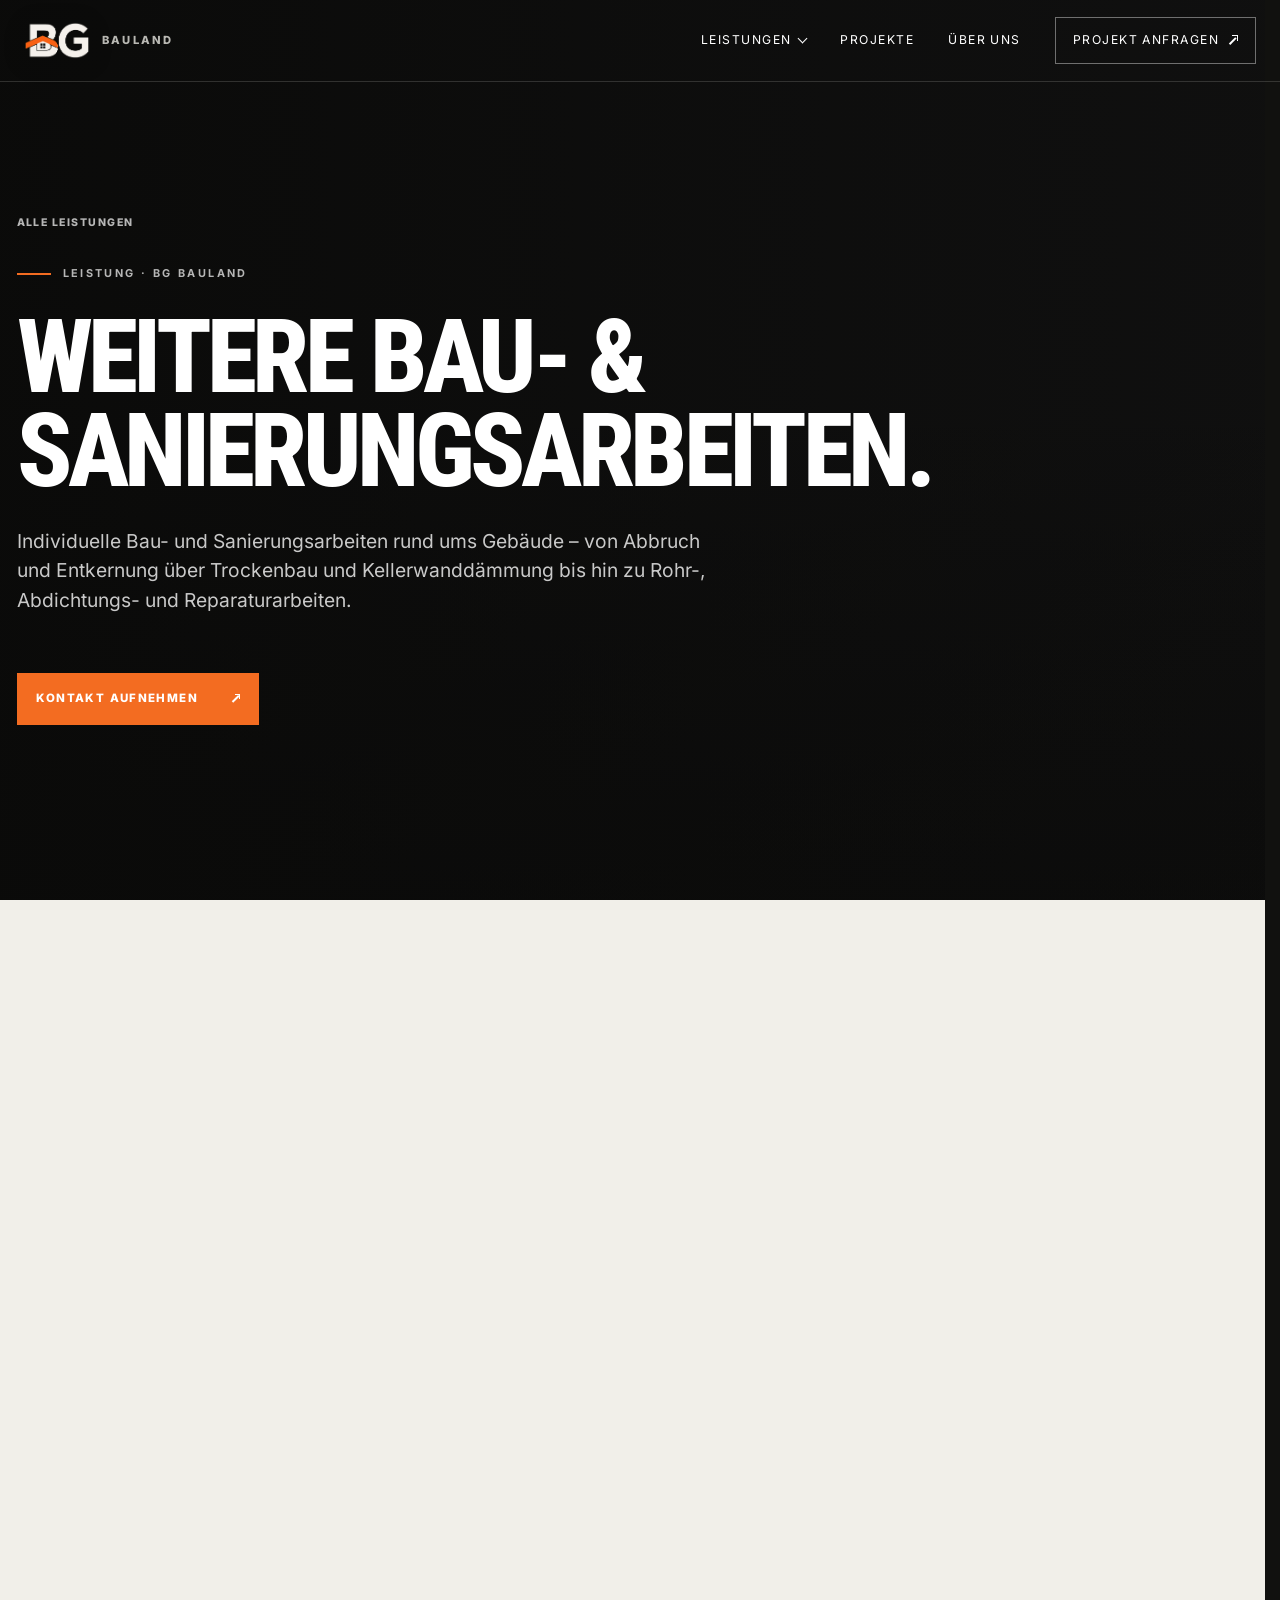
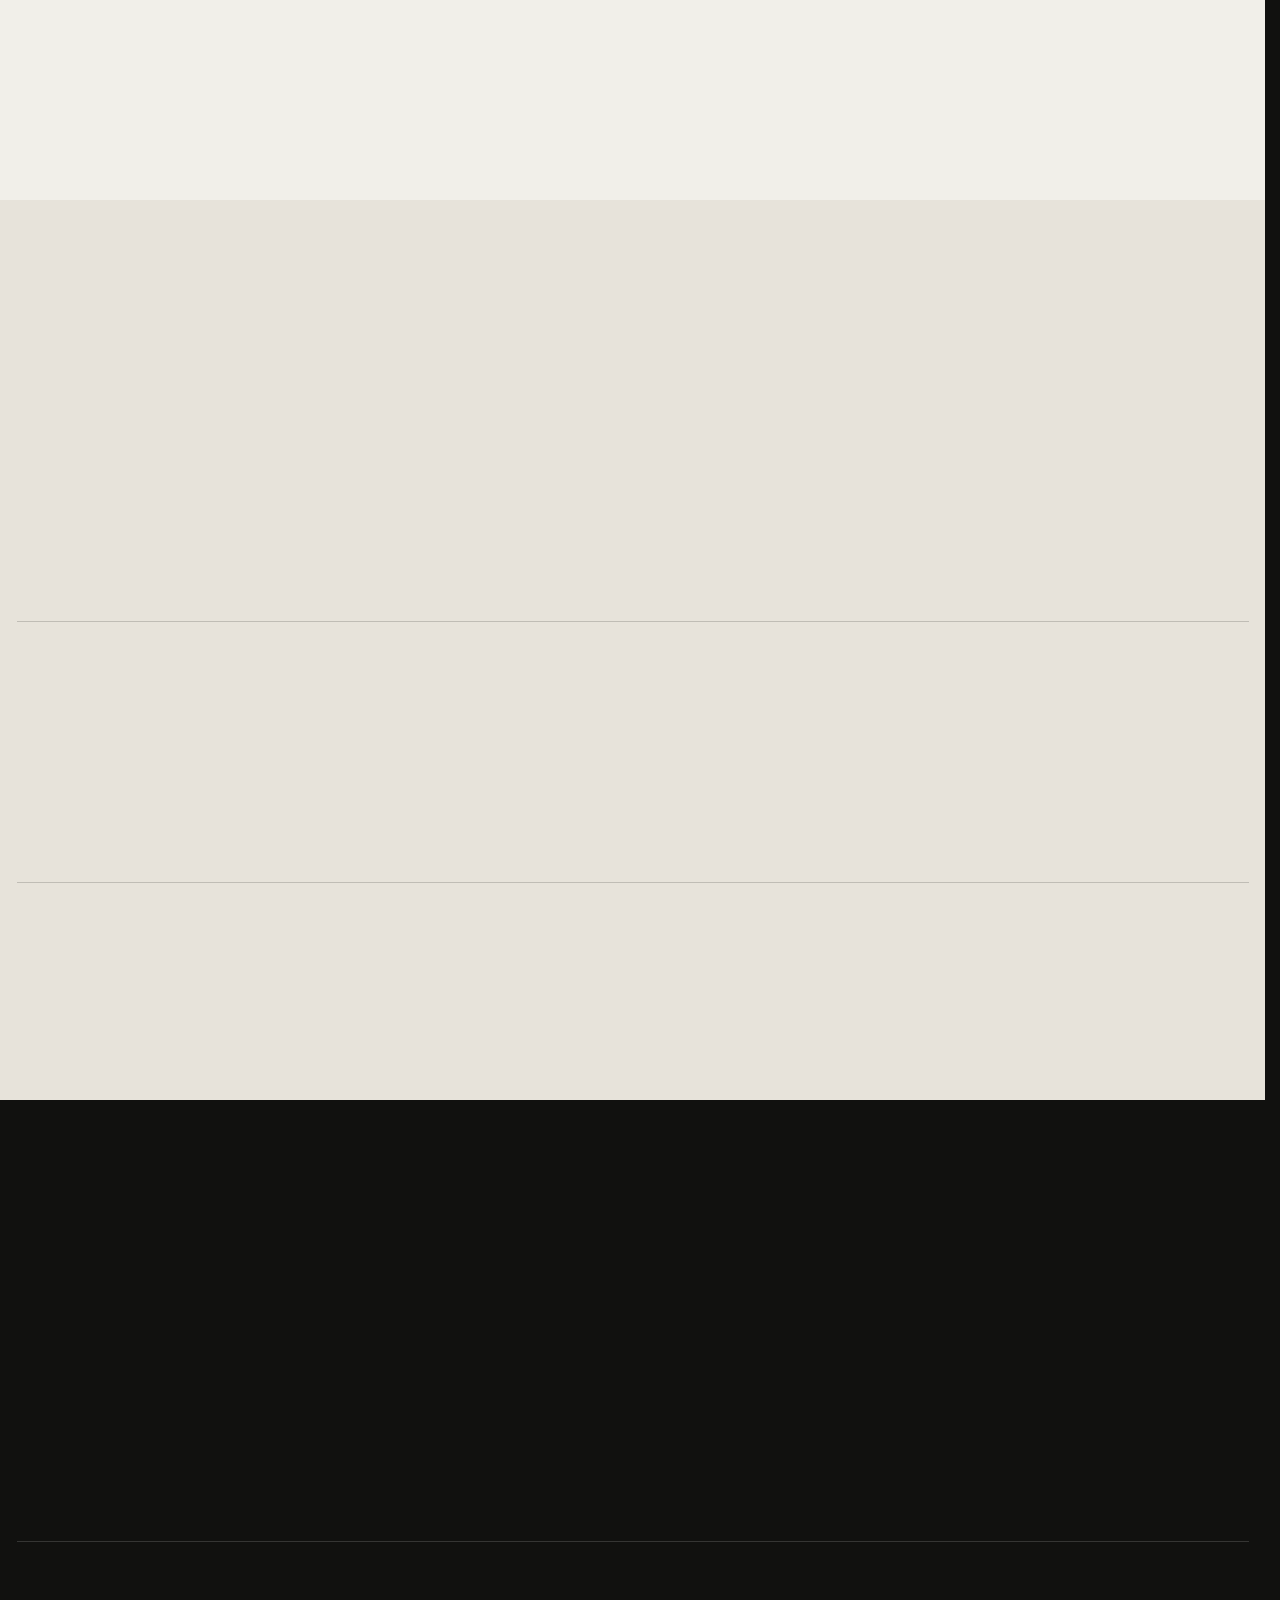
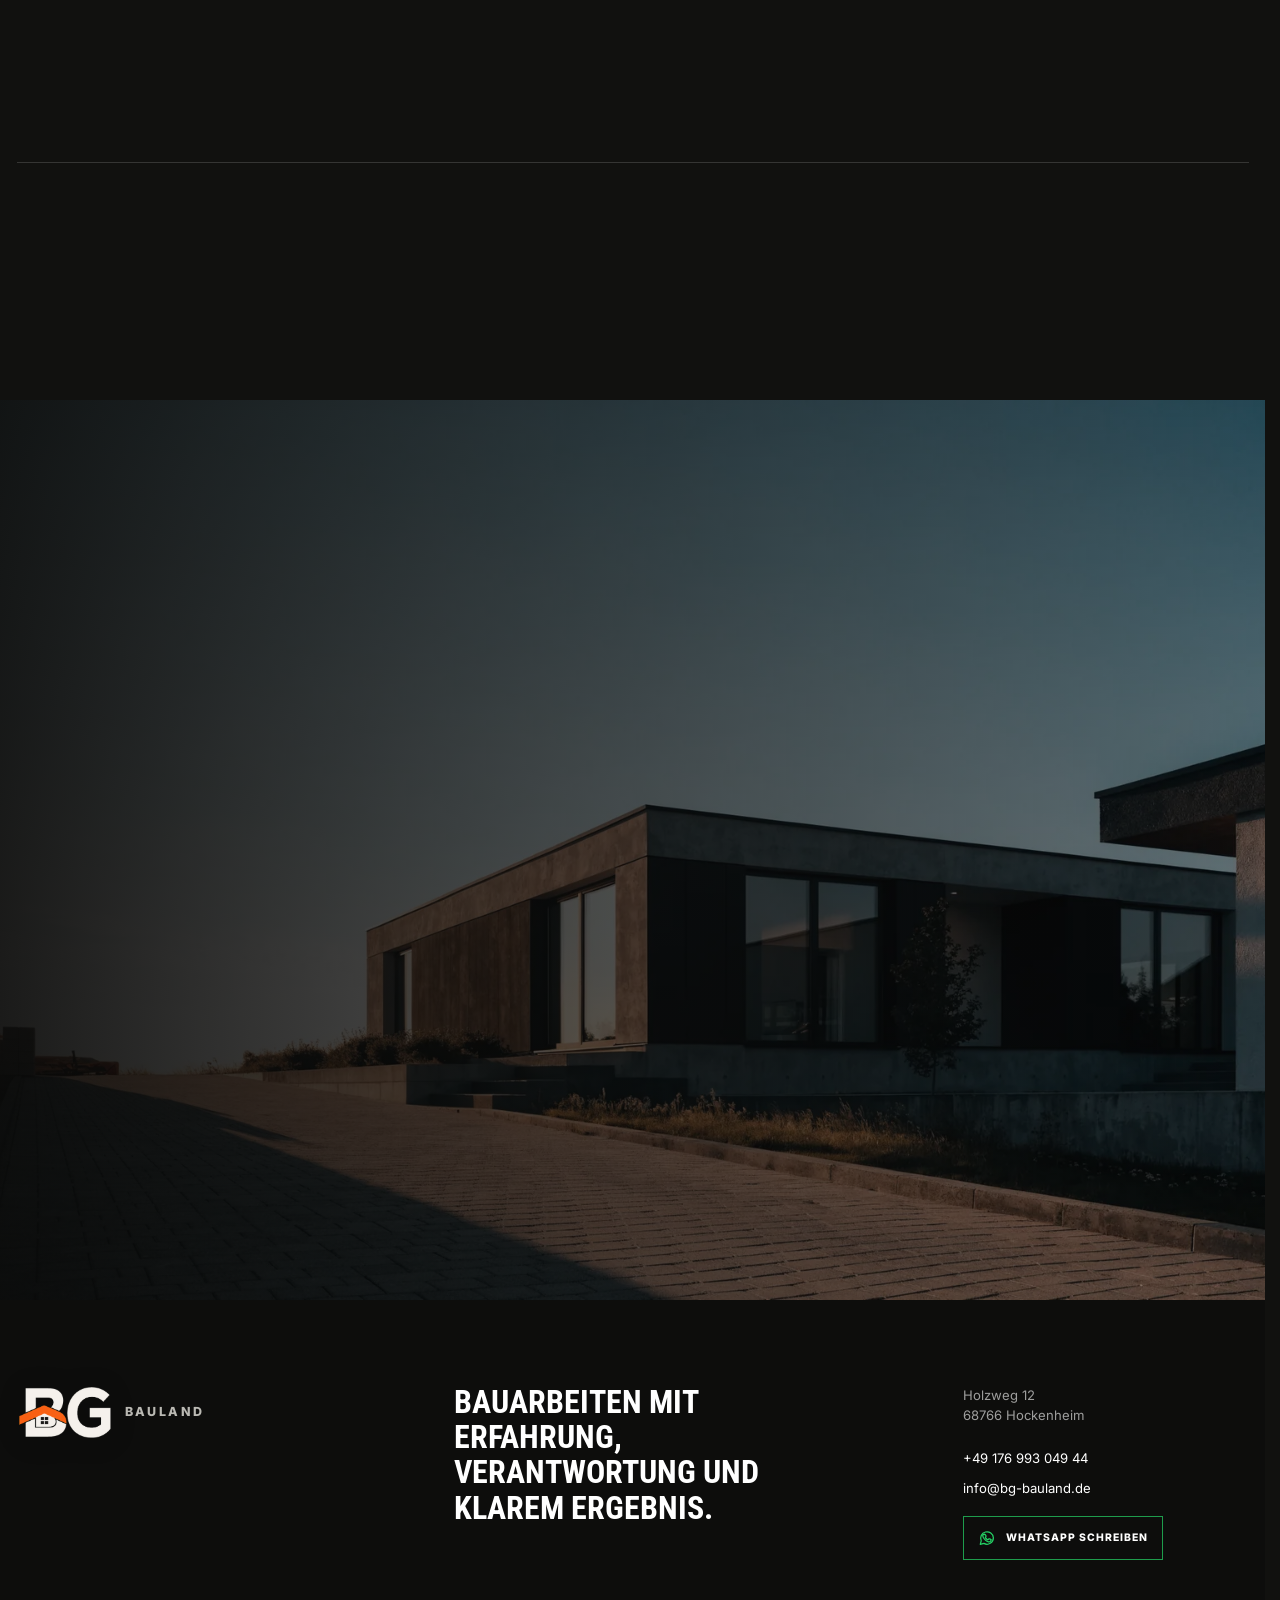
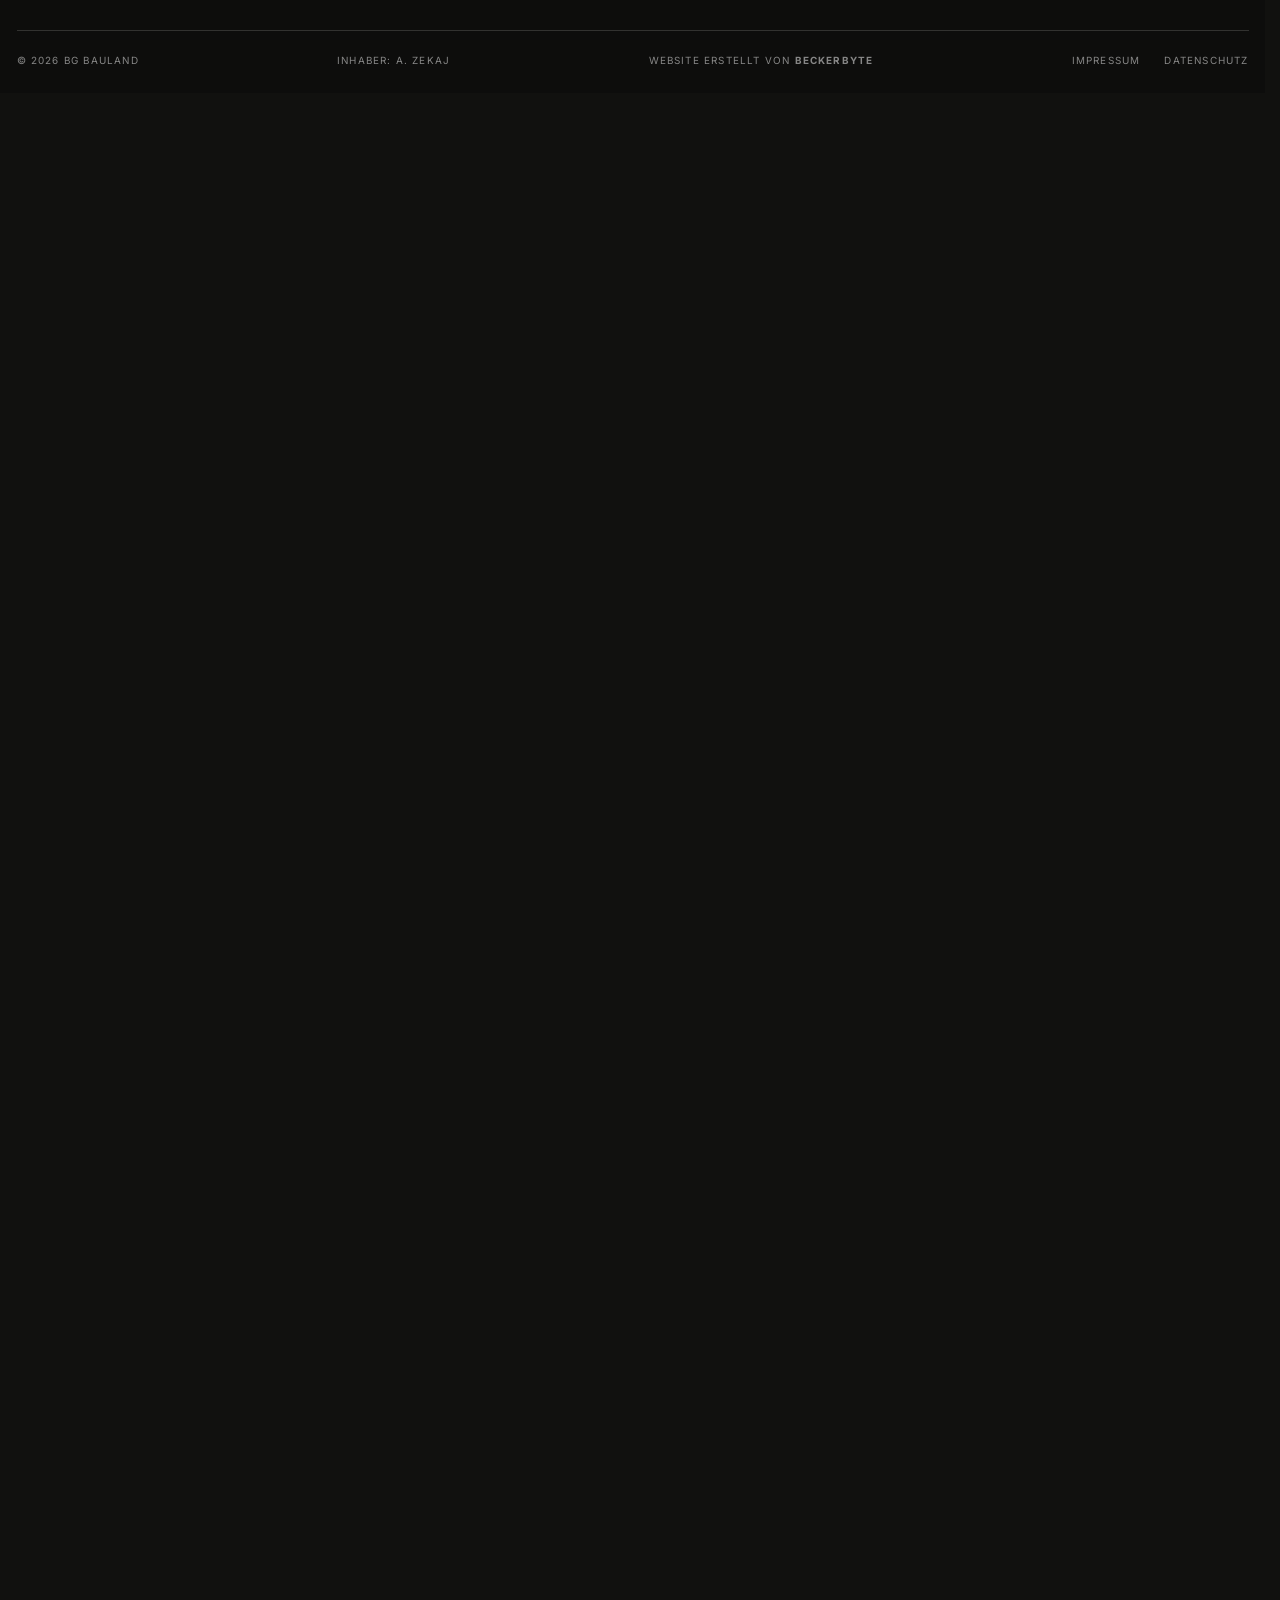
==== commit ca97d0f1: "Add projects, about, and expanded service pages" ====
--- a/abbrucharbeiten/index.html
+++ b/abbrucharbeiten/index.html
@@ -1,22 +1,14 @@
 <!doctype html>
 <html lang="de">
 <head>
-  <meta charset="utf-8"><meta name="viewport" content="width=device-width, initial-scale=1">
-  <title>Weitere Bau- &amp; Sanierungsarbeiten | BG Bauland</title>
-  <meta name="description" content="Bau- und Sanierungsarbeiten von BG Bauland: Abbruch, Entkernung, Trockenbau, Kellerwanddämmung, Rohr-, Abdichtungs- und Reparaturarbeiten.">
-  <meta name="theme-color" content="#11110f"><link rel="icon" href="../assets/images/bg-logo.png?v=2" type="image/png"><link rel="canonical" href="https://bgbauland.github.io/bg-bauland/abbrucharbeiten/">
-  <meta property="og:type" content="website"><meta property="og:locale" content="de_DE"><meta property="og:title" content="Weitere Bau- &amp; Sanierungsarbeiten | BG Bauland"><meta property="og:description" content="Individuelle Bau- und Sanierungsarbeiten rund ums Gebäude – von Abbruch und Entkernung bis zu Trockenbau, Dämmung, Abdichtung und Reparaturen."><meta property="og:url" content="https://bgbauland.github.io/bg-bauland/abbrucharbeiten/"><meta property="og:image" content="https://bgbauland.github.io/bg-bauland/assets/images/service-abbrucharbeiten.webp">
-  <link rel="preload" as="image" href="../assets/images/service-abbrucharbeiten.webp" fetchpriority="high"><link rel="preload" href="../assets/fonts/inter-latin.woff2?v=1" as="font" type="font/woff2" crossorigin><link rel="preload" href="../assets/fonts/roboto-condensed-latin.woff2?v=1" as="font" type="font/woff2" crossorigin><link rel="stylesheet" href="../styles.css?v=24"><script src="../app.js?v=16" defer></script>
+  <meta charset="utf-8">
+  <meta name="viewport" content="width=device-width, initial-scale=1">
+  <title>Weiterleitung | BG Bauland</title>
+  <meta name="robots" content="noindex">
+  <link rel="canonical" href="https://bgbauland.github.io/bg-bauland/bau-sanierungsarbeiten/">
+  <meta http-equiv="refresh" content="0; url=../bau-sanierungsarbeiten/">
 </head>
-<body class="service-page">
-  <a class="skip-link" href="#main-content">Zum Inhalt springen</a>
-  <header class="site-header" data-header><a class="brand" href="../index.html#top" aria-label="BG Bauland – Startseite"><img class="brand-logo" src="../assets/images/bg-logo.png?v=2" alt="" width="1145" height="659"><span class="brand-name" aria-hidden="true">Bauland</span></a><button class="menu-toggle" type="button" aria-expanded="false" aria-controls="site-nav"><span class="sr-only">Navigation öffnen</span><span></span><span></span></button><nav id="site-nav" class="site-nav" aria-label="Hauptnavigation"><div class="nav-services" data-service-nav><button class="nav-services-toggle" type="button" aria-expanded="false" aria-controls="service-menu">Leistungen <span class="nav-chevron" aria-hidden="true"></span></button><div class="nav-services-menu" id="service-menu"><a href="../erd-tiefbau/">Erd- &amp; Tiefbau</a><a href="../index.html#beton-rohbau">Beton- &amp; Rohbau</a><a href="../aussenanlagen/">Außenanlagen &amp; Pflasterarbeiten</a><a href="../abbrucharbeiten/" aria-current="page">Weitere Bau- &amp; Sanierungsarbeiten</a></div></div><a href="#leistungsumfang">Leistungsumfang</a><a href="#vorteile">Vorteile</a><a class="nav-cta" href="../index.html#kontakt">Projekt anfragen <span class="arrow-icon arrow-up" aria-hidden="true"></span></a></nav></header>
-  <main id="main-content">
-    <section class="service-hero" id="top" aria-labelledby="page-title"><img src="../assets/images/service-abbrucharbeiten.webp" width="1376" height="768" alt="Vorbereitende Abbrucharbeit im Rahmen einer Gebäudesanierung" fetchpriority="high" decoding="async"><div class="service-hero-shade" aria-hidden="true"></div><div class="service-hero-content shell"><a class="service-back" href="../index.html#leistungen">Alle Leistungen</a><p class="eyebrow"><span></span> Leistung · BG Bauland</p><h1 id="page-title" class="service-hero-title-long">Weitere Bau- &amp;<br>Sanierungs&shy;arbeiten.</h1><p class="hero-lead">Individuelle Bau- und Sanierungsarbeiten rund ums Gebäude – von Abbruch und Entkernung über Trockenbau und Kellerwanddämmung bis hin zu Rohr-, Abdichtungs- und Reparaturarbeiten.</p><div class="service-hero-actions"><a class="button button-primary" href="../index.html#kontakt">Kontakt aufnehmen <span class="arrow-icon arrow-up" aria-hidden="true"></span></a></div></div></section>
-    <section class="service-intro" aria-labelledby="intro-title"><div class="shell service-intro-grid"><div class="reveal"><p class="eyebrow eyebrow-dark"><span></span> Leistungsbeschreibung</p><h2 id="intro-title">Individuell geplant.<br><em>Sauber ausgeführt.</em></h2></div><div class="service-copy reveal"><p>BG Bauland übernimmt individuelle Bau- und Sanierungsarbeiten rund ums Gebäude. Dazu gehören Abbruch und Entkernung, Trockenbau, Kellerwanddämmung sowie Rohr-, Abdichtungs- und Reparaturarbeiten.</p><p>Art und Umfang werden auf Gebäude, Bestand und vorgesehene Folgearbeiten abgestimmt. Klare Absprachen und koordinierte Arbeitsschritte sorgen für eine verlässliche Ausführung.</p><div class="service-keyfacts"><div><small>Einsatzbereich</small><strong>Gebäude &amp; Bauteile</strong></div><div><small>Fokus</small><strong>Bau &amp; Sanierung</strong></div><div><small>Arbeitsweise</small><strong>Projektbezogen abgestimmt</strong></div><div><small>Ergebnis</small><strong>Sauber ausgeführt</strong></div></div></div></div></section>
-    <section class="service-scope" id="leistungsumfang" aria-labelledby="scope-title"><div class="shell"><div class="service-scope-head reveal"><div><p class="eyebrow eyebrow-dark"><span></span> Enthaltene Leistungen</p><h2 id="scope-title">Arbeiten rund ums<br><em>Gebäude.</em></h2></div><p>Art und Umfang der Arbeiten werden vor Beginn abgestimmt und auf die baulichen Gegebenheiten zugeschnitten.</p></div><div class="scope-grid"><article class="scope-item reveal"><span>01</span><h3>Abbruch &amp; Entkernung</h3><p>Kontrollierter Rückbau abgestimmter Bauteile und nichttragender Einbauten.</p></article><article class="scope-item reveal"><span>02</span><h3>Trockenbau</h3><p>Ausführung abgestimmter Trockenbauarbeiten im Rahmen von Ausbau und Sanierung.</p></article><article class="scope-item reveal"><span>03</span><h3>Kellerwand&shy;dämmung</h3><p>Dämmarbeiten an Kellerwänden passend zu Bestand und Vorhaben.</p></article><article class="scope-item reveal"><span>04</span><h3>Rohr- &amp; Abdichtungs&shy;arbeiten</h3><p>Projektbezogene Rohr- und Abdichtungsarbeiten rund ums Gebäude.</p></article><article class="scope-item reveal"><span>05</span><h3>Reparatur&shy;arbeiten</h3><p>Abgestimmte Reparaturen an bestehenden Bauteilen und Gebäudebereichen.</p></article></div></div></section>
-    <section class="why-service" id="vorteile" aria-labelledby="why-title"><div class="shell"><div class="why-service-head reveal"><div><p class="eyebrow"><span></span> Warum BG Bauland?</p><h2 id="why-title">Vielseitige Arbeiten.<br><em>Verlässlich abgestimmt.</em></h2></div><p>Persönliche Abstimmung und koordinierte Abläufe sorgen für eine verlässliche Umsetzung.</p></div><div class="benefit-grid"><article class="benefit-item reveal"><span>01</span><h3>Zuverlässige Ausführung</h3></article><article class="benefit-item reveal"><span>02</span><h3>Termingerechte Umsetzung</h3></article><article class="benefit-item reveal"><span>03</span><h3>Moderne Maschinen</h3></article><article class="benefit-item reveal"><span>04</span><h3>Saubere Arbeitsweise</h3></article><article class="benefit-item reveal"><span>05</span><h3>Persönliche Beratung</h3></article></div></div></section>
-    <section class="service-cta" aria-labelledby="cta-title"><img src="../assets/images/contact-project.webp" width="1920" height="1080" loading="lazy" alt="Moderne Immobilie nach abgeschlossenen Bau- und Sanierungsarbeiten"><div class="service-cta-shade" aria-hidden="true"></div><div class="service-cta-content shell reveal"><p class="eyebrow"><span></span> Projekt besprechen</p><h2 id="cta-title">Ihr Gebäude.<br><em>Passend weiterentwickelt.</em></h2><p>Beschreiben Sie uns kurz, welche Bau- oder Sanierungsarbeiten benötigt werden. Wir stimmen den Umfang persönlich mit Ihnen ab.</p><div class="service-cta-actions"><a class="button button-primary" href="../index.html#kontakt">Projekt anfragen <span class="arrow-icon arrow-up" aria-hidden="true"></span></a><a class="text-link" href="tel:+4917699304944">Direkt anrufen <span class="arrow-icon arrow-right" aria-hidden="true"></span></a></div></div></section>
-  </main>
-  <footer class="site-footer"><div class="shell footer-main"><a class="brand brand-footer" href="../index.html#top" aria-label="BG Bauland – Startseite"><img class="brand-logo" src="../assets/images/bg-logo.png?v=2" alt="" width="1145" height="659"><span class="brand-name" aria-hidden="true">Bauland</span></a><p>Bauarbeiten mit Erfahrung, Verantwortung und klarem Ergebnis.</p><div class="footer-contact"><address>Holzweg 12<br>68766 Hockenheim</address><a href="tel:+4917699304944">+49 176 993 049 44</a><a href="mailto:info@bg-bauland.de">info@bg-bauland.de</a><a class="footer-whatsapp" href="https://wa.me/4917699304944?text=Hallo%20BG%20Bauland%2C%20ich%20m%C3%B6chte%20ein%20Projekt%20besprechen." target="_blank" rel="noopener noreferrer" aria-label="BG Bauland über WhatsApp kontaktieren"><svg class="whatsapp-icon" viewBox="0 0 24 24" aria-hidden="true"><path d="M20.5 11.7a8.5 8.5 0 0 1-12.6 7.5L3 20.5l1.3-4.7A8.5 8.5 0 1 1 20.5 11.7Z"/><path d="M8.2 7.5c.2-.4.4-.4.7-.4h.5c.2 0 .4.1.5.4l.8 1.9c.1.3.1.5-.1.7l-.7.8c-.2.2-.1.4 0 .6.7 1.2 1.7 2.2 3 2.8.2.1.4.1.6-.1l.9-1.1c.2-.2.4-.3.7-.1l2 .9c.3.1.4.3.4.5 0 .5-.2 1.5-1 2.1-.6.5-1.4.8-2.4.6-1.1-.2-2.5-.7-4.3-2.3-2.1-1.9-3.4-4.2-3.5-5.9 0-.6.2-1 .4-1.4.3-.3.7-.6 1.5-.6Z"/></svg><span>WhatsApp schreiben</span></a></div></div><div class="shell footer-bottom"><span>© <span data-year></span> BG Bauland</span><span>Inhaber: A. Zekaj</span><a class="site-credit" href="https://www.beckerbyte.com/" target="_blank" rel="noopener noreferrer">Website erstellt von <strong>beckerbyte</strong></a><nav aria-label="Rechtliche Hinweise"><a href="../impressum.html">Impressum</a><a href="../datenschutz.html">Datenschutz</a></nav></div></footer>
-</body></html>
+<body>
+  <p>Die Seite wurde verschoben. <a href="../bau-sanierungsarbeiten/">Zu den Bau- &amp; Sanierungsarbeiten</a></p>
+</body>
+</html>
